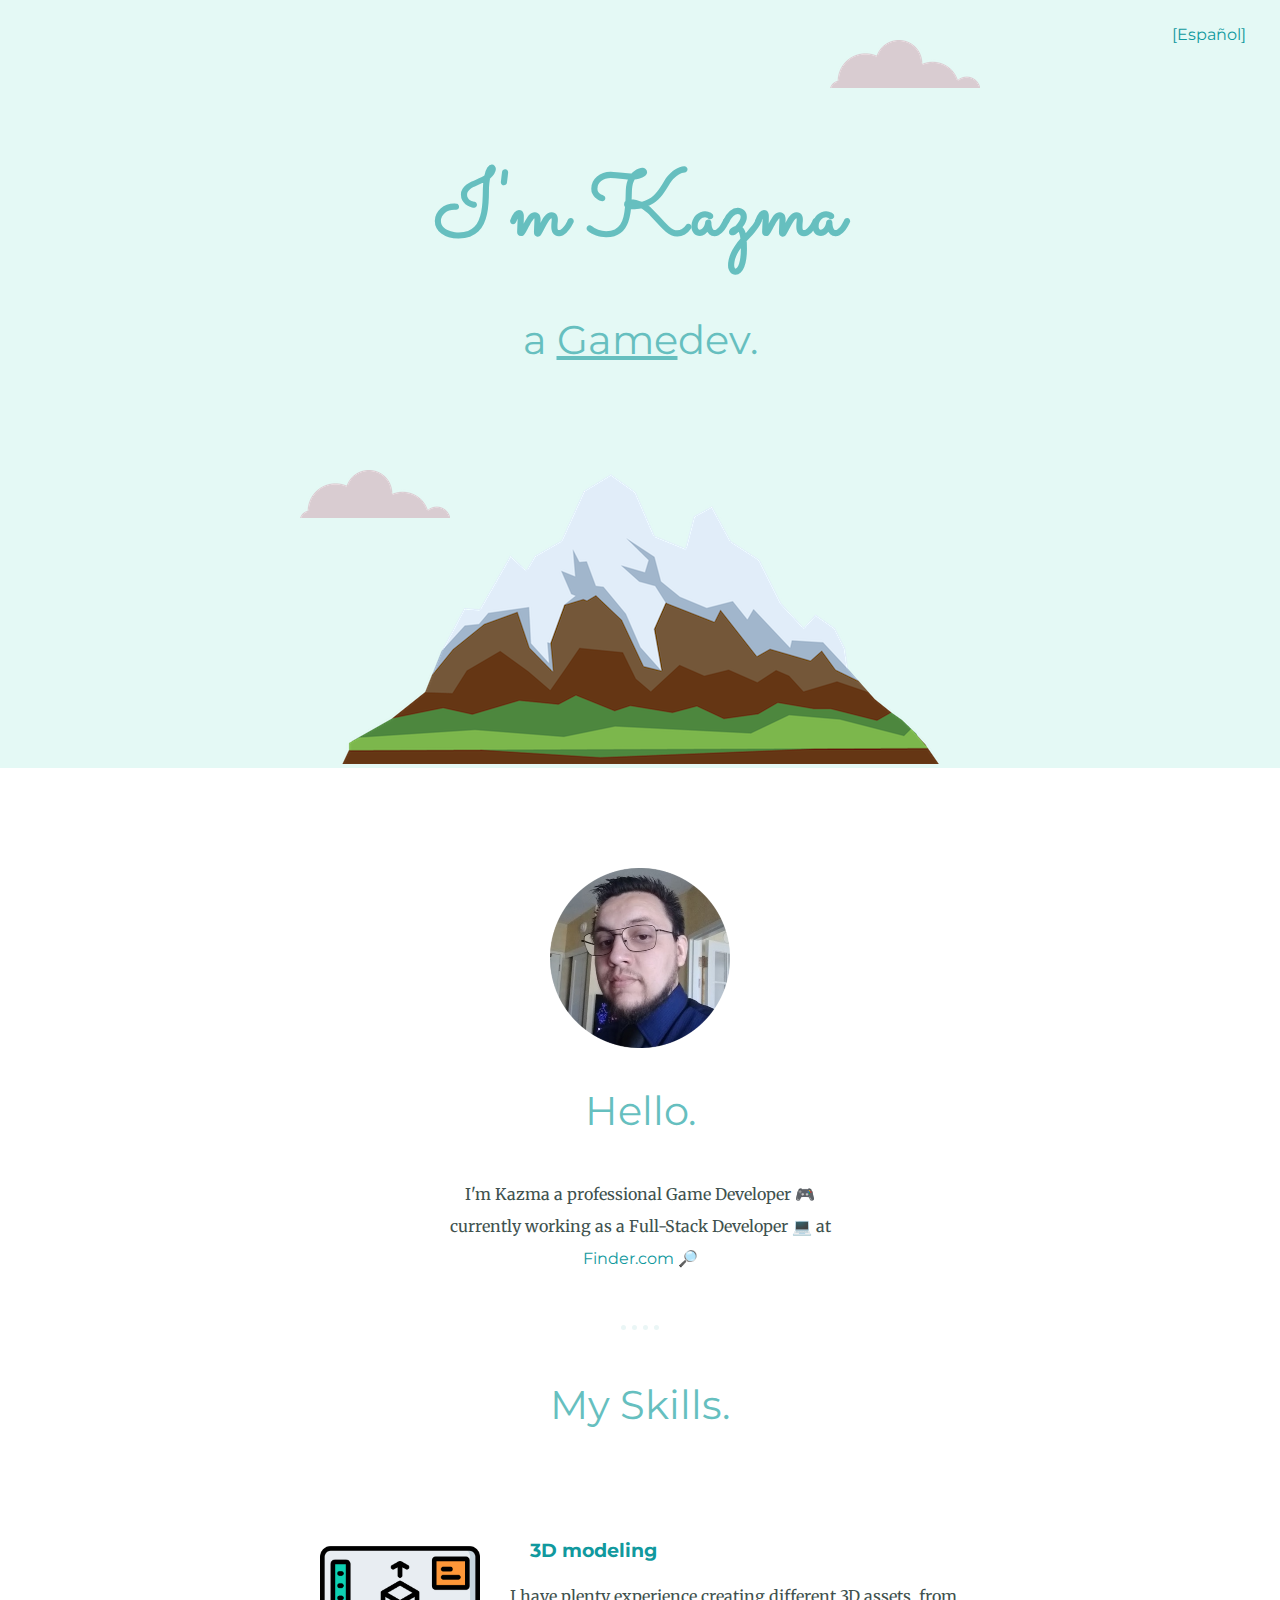
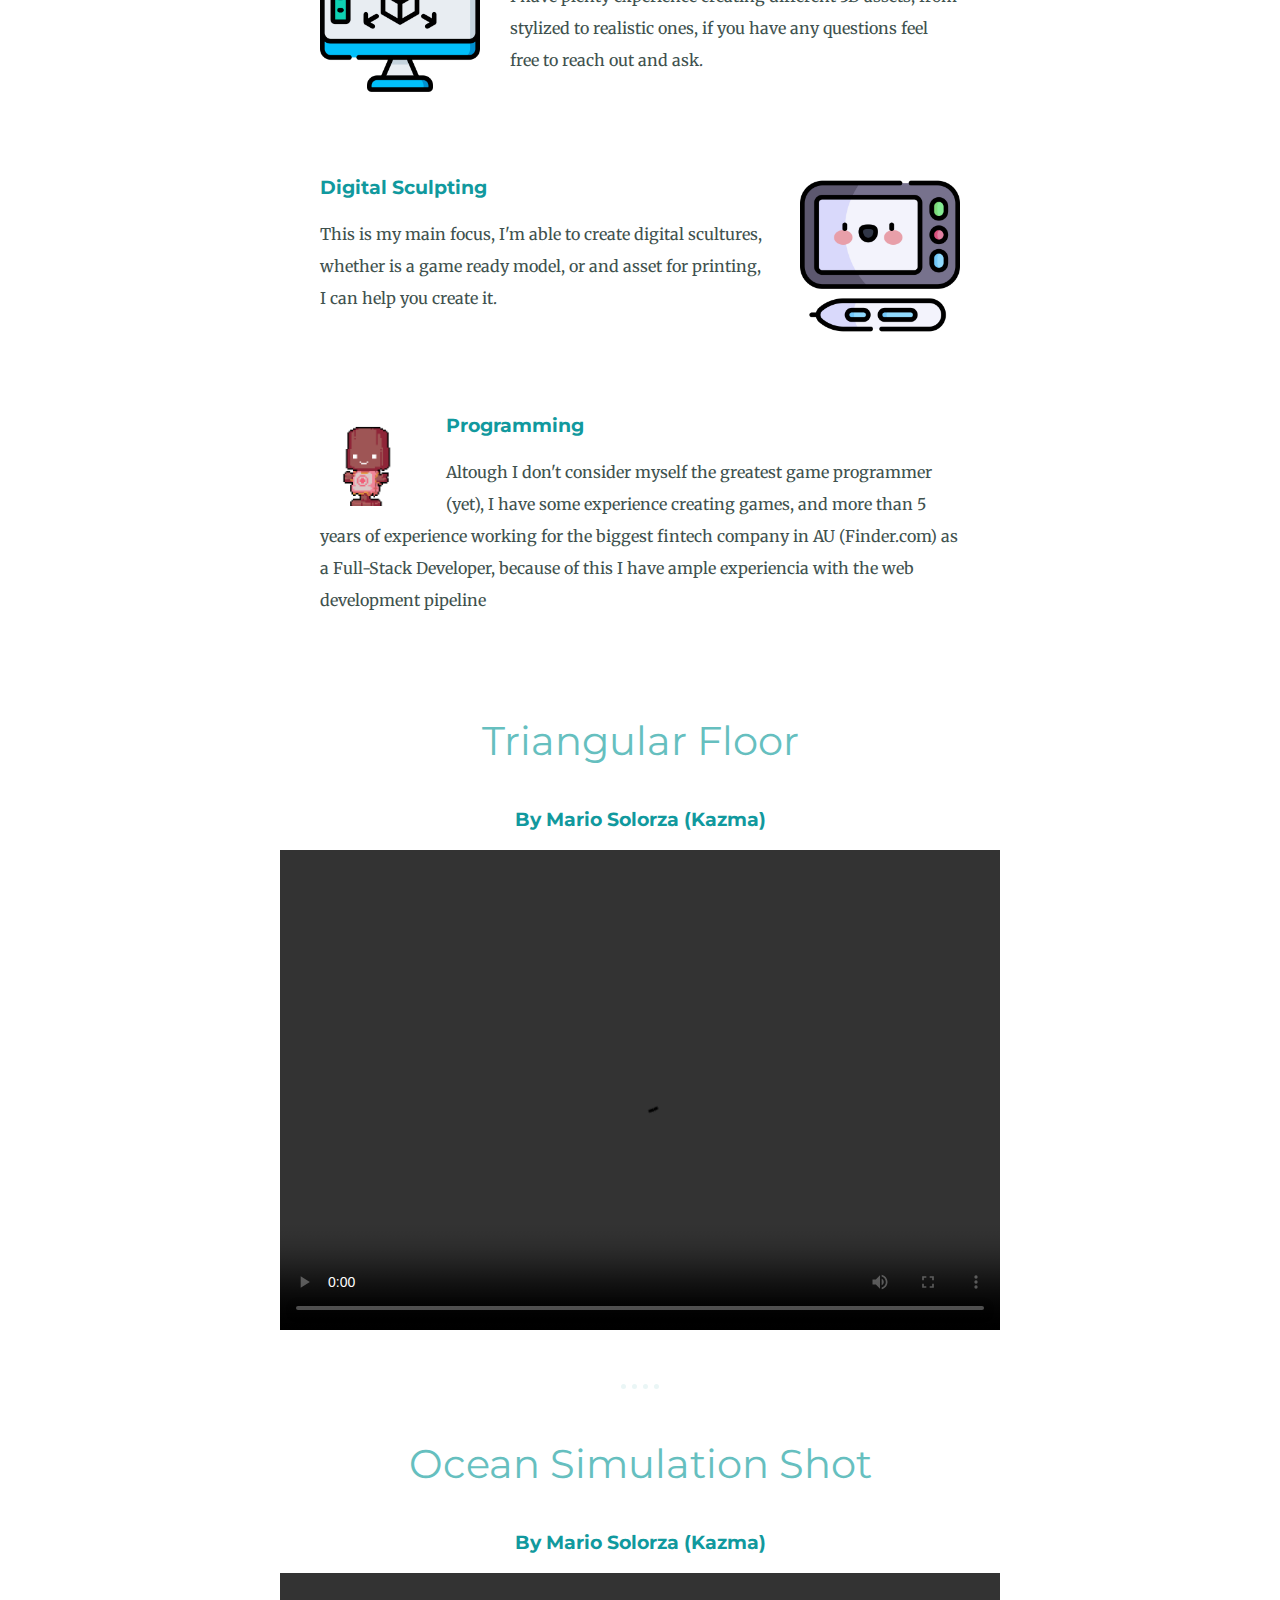
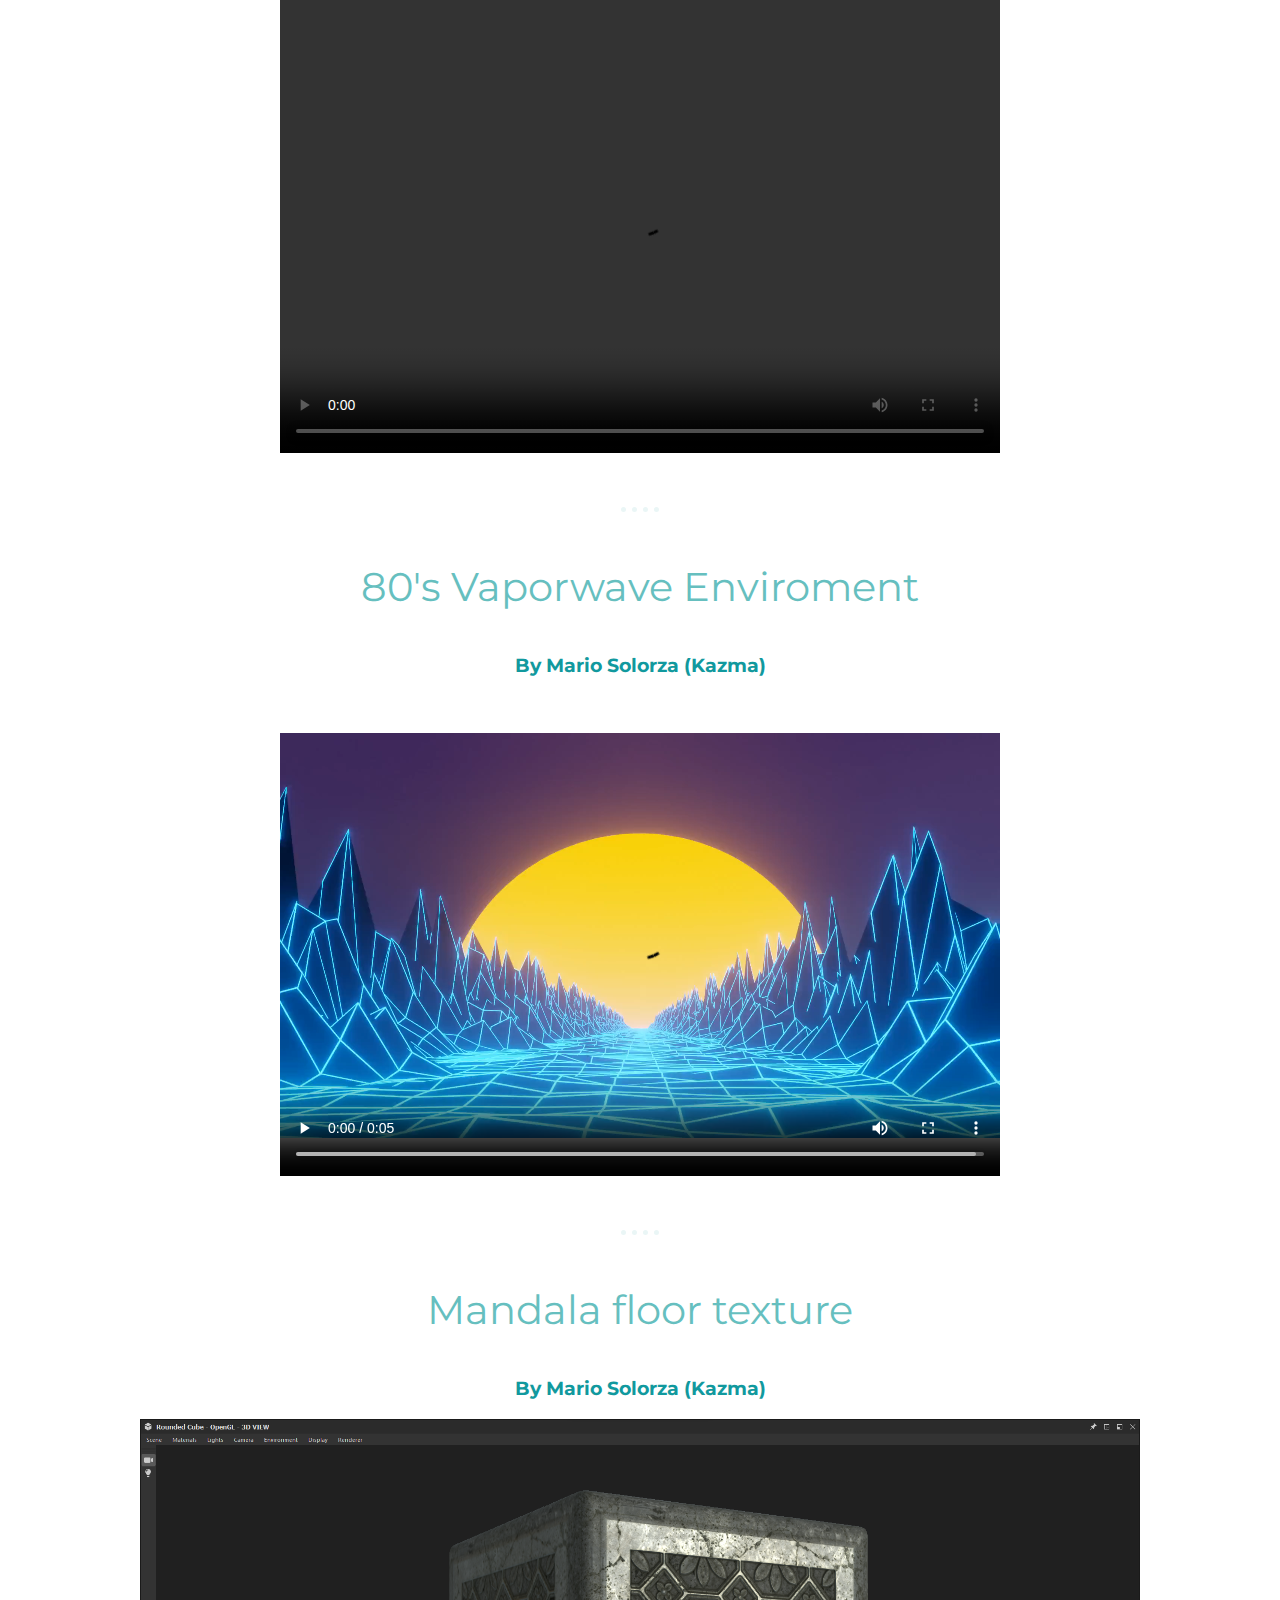
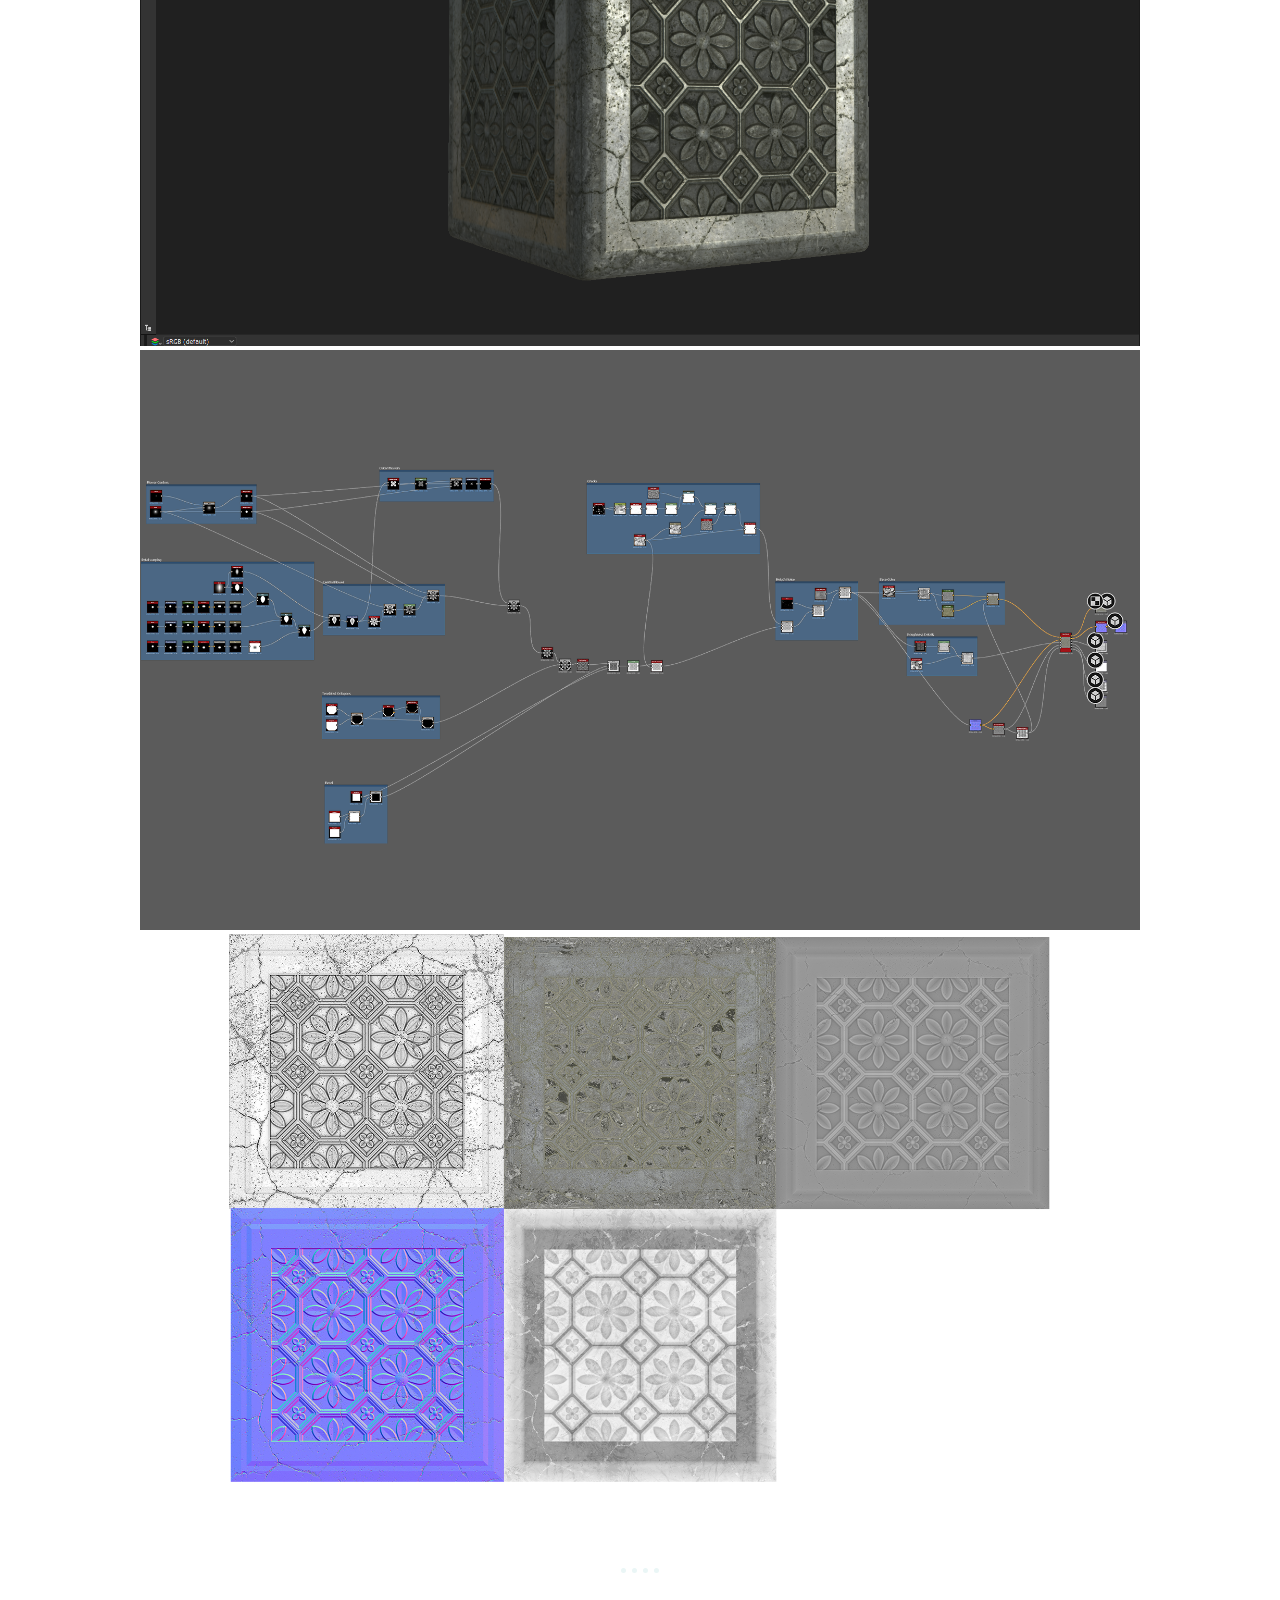
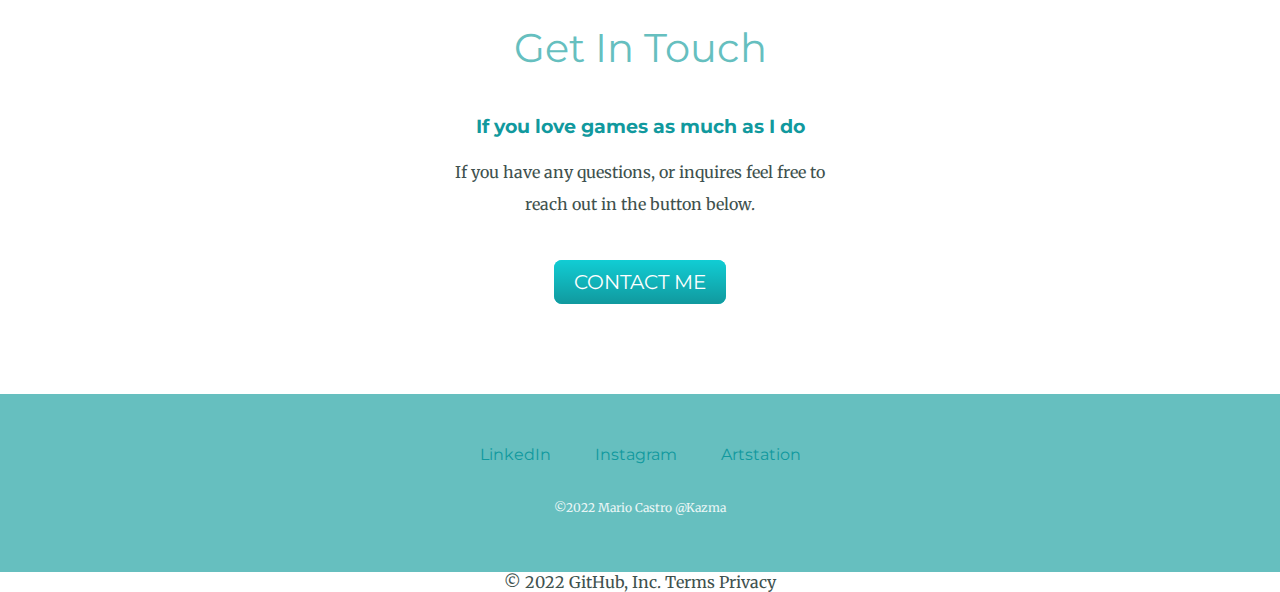
==== index.html @ af347caf "Update index.html" ====
<!DOCTYPE html>
<html lang="en" dir="ltr">

<head>
  <meta charset="utf-8">
  <title>Kazma's site</title>
  <link rel="stylesheet" href="styles.css">
  <link rel="preconnect" href="https://fonts.googleapis.com">
<link rel="preconnect" href="https://fonts.gstatic.com" crossorigin>
<link href="https://fonts.googleapis.com/css2?family=Merriweather&family=Montserrat&family=Sacramento&display=swap" rel="stylesheet">
  <link rel="icon" href="kazma.ico">
</head>

<body>
  <div class="top-container">
    <a href="index_spanish.html" class="language-change">[Español]</a>

    <img class="top-cloud" src="Images/cloud.png" alt="cloud-img">
    <h1>I'm Kazma</h1>
    <h2>a <span>Game</span>dev.</h2>
    <img class="bottom-cloud" src="Images/cloud.png" alt="cloud-img">
    <img src="Images/mountain.png" alt="mountain-img">
  </div>

  <div class="middle-container">
    <div class="profile">
      <img src="Images/kazma-modified-180x180.png" alt="profile-img">
      <h2>Hello.</h2>
      <p class="intro">I'm Kazma a professional Game Developer 🎮 currently working as a Full-Stack Developer 💻 at <a href="https://finder.com">Finder.com 🔎</a> </p>
    </div>
    <hr>
    <div class="skills">
      <h2>My Skills.</h2>
      <div class="skill-row">
        <img class="three-d-modeling" src="Images/3d-modeling.png" alt="3d-modeling-screen">
         <h3><a href="#modeling">3D modeling</a></h3>
        <p>I have plenty experience creating different 3D assets, from stylized to realistic ones, if you have any questions feel free to reach out and ask.</p>
      </div>
      <div class="skill-row">
        <img class="digital-sculpting" src="Images/graphic-tablet.png" alt="graphic-tablet-icon">
        <h3>Digital Sculpting</h3>
        <p>This is my main focus, I'm able to create digital scultures, whether is a game ready model, or and asset for printing, I can help you create it.</p>
      </div>
    </div>
    <div class="skill-row">
      <img class="game-development" src="Images/woodDoll.gif" alt="training-dummy-pixel-icon">
      <h3>Programming</h3>
      <p>Altough I don't consider myself the greatest game programmer (yet), I have some experience creating games, and more than 5 years of experience working for the biggest fintech company in AU (Finder.com) as a Full-Stack Developer, because of this I have ample experiencia with the web development pipeline</p>
    </div>
  </div>

 
    <!--
    <hr>
    <h2>Poison Sword</h2>
    <h3>Concept by Alejandro Aguirre</h3>
    <div class="flex-container" id="modeling">
      <div class="viewer items">
        <iframe src="mview.html" allowfullscreen="true"  height="676" width="375"></iframe>
      </div>

    <div class="concept-model items">
      <img class="poison-sword-concept" src="Images/Concept.png" alt="poison sword concept">
    </div>
    </div>
    <hr>
-->
    <h2>Triangular Floor</h2>
    <h3>By Mario Solorza (Kazma)</h3>
    <div class="triangles-3d">
      <video width="720" height="480" controls>
  <source src="Triangular_floor.mp4" type="video/mp4">
    Your browser does not support the video tag.
</video>
    </div>
    <hr>

      <h2>Ocean Simulation Shot</h2>
    <h3>By Mario Solorza (Kazma)</h3>
    <div class="Ocean-3d">
      <video width="720" height="480" controls>
  <source src="Ocean.mp4" type="video/mp4">
    Your browser does not support the video tag.
</video>
    </div>
    <hr>

      <h2>80's Vaporwave Enviroment</h2>
    <h3>By Mario Solorza (Kazma)</h3>
    <div class="retroSun-3d">
      <video width="720" height="480" controls>
  <source src="RetroSun.mp4" type="video/mp4">
    Your browser does not support the video tag.
</video>
    </div>
    <hr>

  
      <h2>Mandala floor texture</h2>
    <h3>By Mario Solorza (Kazma)</h3>
    <div class="mandala-3d">
      <img class="mandala-concept" src="Images/mandala.png" alt="mandala concept" style="width: 1000px;">
      <img class="mandala-concept" src="Images/map_full.png" alt="mandala concept" style="width: 1000px">
      <img class="mandala-concept" src="Images/maps_mix.png" alt="mandala concept" style="width: 1000px">
    </div>
    <hr>
  
    <div class="contact-me">
      <h2>Get In Touch</h2>
      <h3>If you love games as much as I do</h3>
      <p class="contact-me-text">If you have any questions, or inquires feel free to reach out in the button below.</p>
      <a id="contact-btn" class="btn" href="mailto:mariocastro1205@gmail.com">CONTACT ME</a>
    </div>
  </div>
      


  <div class="bottom-container">
    <a class="footer-link" href="www.linkedin.com/in/mario-a-solorza-castro">LinkedIn</a>
    <a class="footer-link" href="https://www.instagram.com/kazmablends/">Instagram</a>
    <a class="footer-link" href="https://www.artstation.com/kazma0316">Artstation</a>
    <p class="page-author">©2022 Mario Castro @Kazma</p>
  </div>


</body>
<script src="https://ajax.googleapis.com/ajax/libs/jquery/3.3.1/jquery.min.js"></script>
<script>
$(document).ready(function(){
  $("a").on('click', function(event) {

    if (this.hash !== "") {
      event.preventDefault();
      var hash = this.hash;
      $('html, body').animate({
        scrollTop: $(hash).offset().top
      }, 800, function(){
        window.location.hash = hash;
      });
    }
  });
});
</script>
</html>
© 2022 GitHub, Inc.
Terms
Privacy
---- styles.css ----
body{
  color: #40514E;
  font-family: "Merriweather", serif;
  margin: 0;
  text-align: center;
}

h1{
  color: #66BFBF;
  font-family: "Sacramento", cursive;
  font-size: 5.625em;
  margin: 50px auto 0 auto;
}

h2{
  color: #66BFBF;
  font-family: "Montserrat", sans-serif;
  font-size: 2.5rem;
  font-weight: normal;
  padding-bottom: 10px;
}

h3{
  color: #11999E;
  font-family: "Montserrat", sans-serif;
}

span{
  text-decoration: underline;
}

a{
  color: #11999E;
  font-family: "Montserrat", sans-serif;
  margin: 10px 20px;
  text-decoration: none;
}

a:hover{
  color: #EAF6F6;
}

hr{
    border-style: dotted none none;
    border-color: #EAF6F6;
    border-width: 5px;
    width: 3%;
    margin: 50px auto;
}

p{
  line-height: 2;
}

.language-change{
  color: #11999E !important;
  font-family: "Montserrat", sans-serif;
  margin: 10px 20px;
  text-decoration: none;
  position: absolute;
  left: 90% !important;
  top: 2%;
}

.language-change:hover{
  color: #66BFBF !important;
  font-family: "Montserrat", sans-serif;
  margin: 10px 20px;
  text-decoration: none;
  position: absolute;
  left: 90%;
  top: 2%;
}

.intro{
  width: 30%;
  margin: auto;
}

.top-container{
  background-color: #E4F9F5;
  position: relative;
  padding-top: 100px;
}

.top-cloud{
  position: absolute;
  right: 300px;
  top: 40px;
}

.middle-container{
margin: 100px 0;
}

.bottom-container{
background-color: #66BFBF;
padding: 50px 0 20px;
margin-top: 100px;
}

.bottom-cloud{
  position: absolute;
  bottom: 250px;
  left: 300px;
}

.skill-row{
  margin:  100px auto 100px auto;
  width: 50%;
  text-align: left;
}

.three-d-modeling {
  width: 25%;
  float: left;
  margin-right: 30px;

}

.digital-sculpting {
  width: 25%;
  float: right;
  margin-left: 30px;
}

 .game-development{
   width: 15%;
   float: left;
   margin-right: 30px;
 }

/*.skill-row img{ this also works for the img but we are following the course
  width: 25%;
}*/

.btn {
  background:  #11cdd4;
  background-image: -webkit-linear-gradient(top,  #11cdd4, #11999e);
  background-image: -moz-linear-gradient(top,  #11cdd4, #11999e);
  background-image: -ms-linear-gradient(top,  #11cdd4, #11999e);
  background-image: -o-linear-gradient(top,  #11cdd4, #11999e);
  background-image: linear-gradient(to bottom,  #11cdd4, #11999e);
  -webkit-border-radius: 8;
  -moz-border-radius: 8;
  border-radius: 8px;
  font-family: "Montserrat", sans-serif;
  color: #ffffff;
  font-size: 20px;
  padding: 10px 20px 10px 20px;
  text-decoration: none;

}

.btn:hover {
  background: #30e3cb;
  background-image: -webkit-linear-gradient(top, #30e3cb, #2bc4ad);
  background-image: -moz-linear-gradient(top, #30e3cb, #2bc4ad);
  background-image: -ms-linear-gradient(top, #30e3cb, #2bc4ad);
  background-image: -o-linear-gradient(top, #30e3cb, #2bc4ad);
  background-image: linear-gradient(to bottom, #30e3cb, #2bc4ad);
  text-decoration: none;
}

.contact-me-text {
  width: 30%;
  margin: auto;
  padding-bottom: 50px;
}



.page-author{
  color: #EAF6F6;
  font-size: 0.75rem;
  padding: 20px 0;
}

.flex-container {
    display: flex;

}

.items{
  flex: 1;
  flex-direction: row;
  flex-shrink: 1;
  align-items: center;

}

.viewer{
    margin-left: 22%;
}

.concept-model{
  margin-right: 22%;

}

.triangles-3d{
  margin: auto;
}
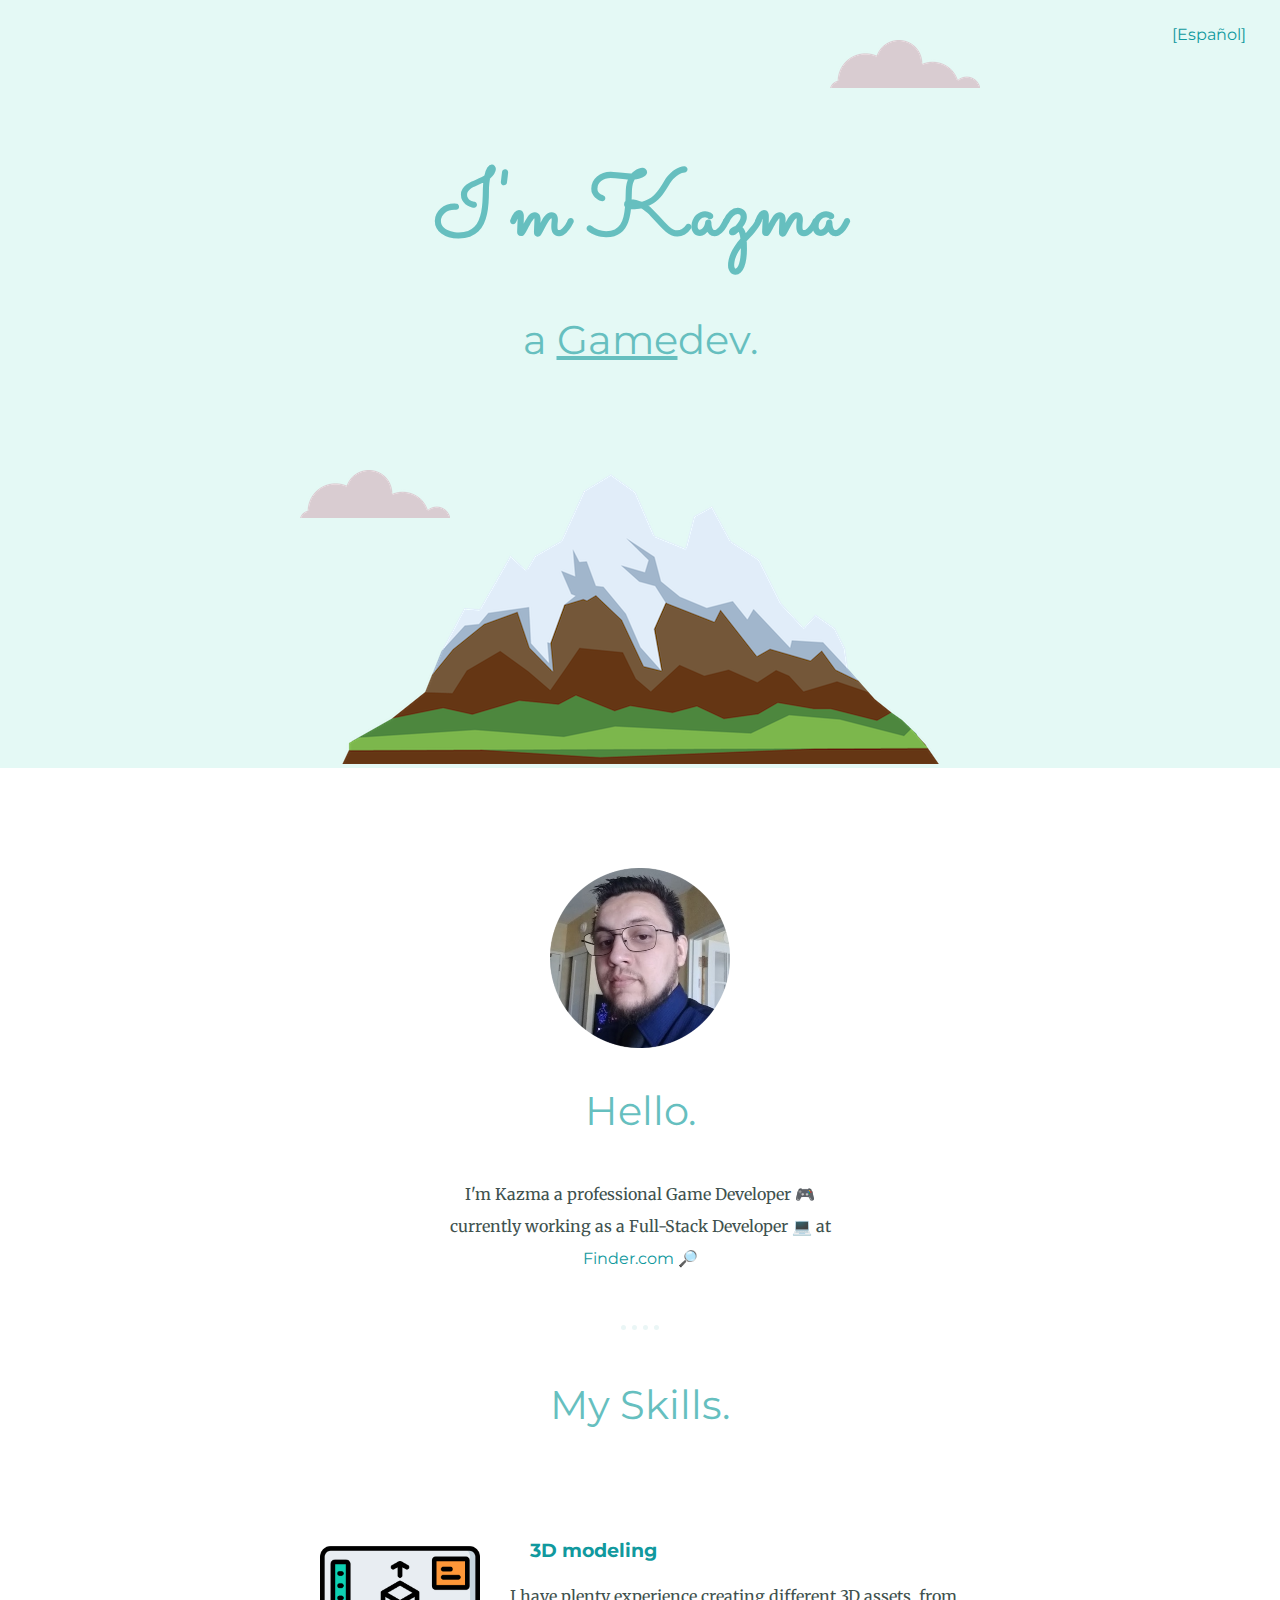
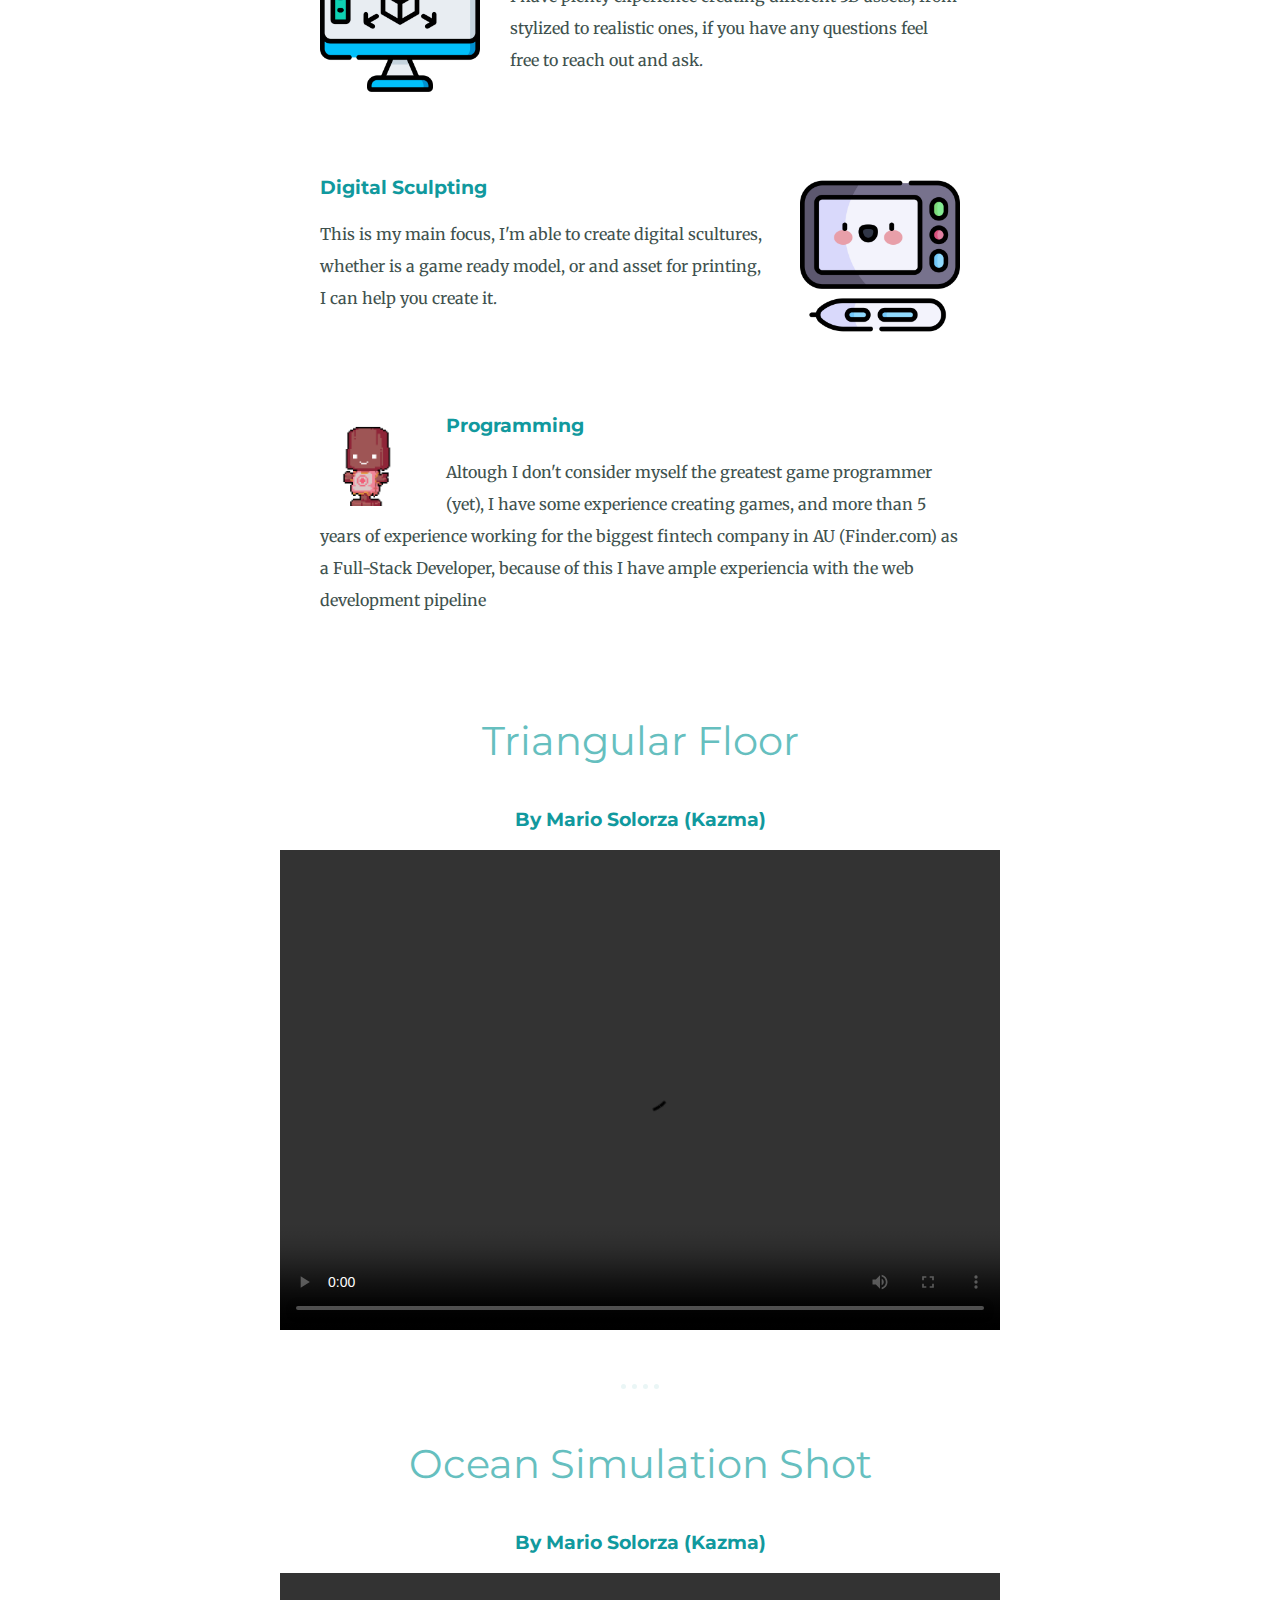
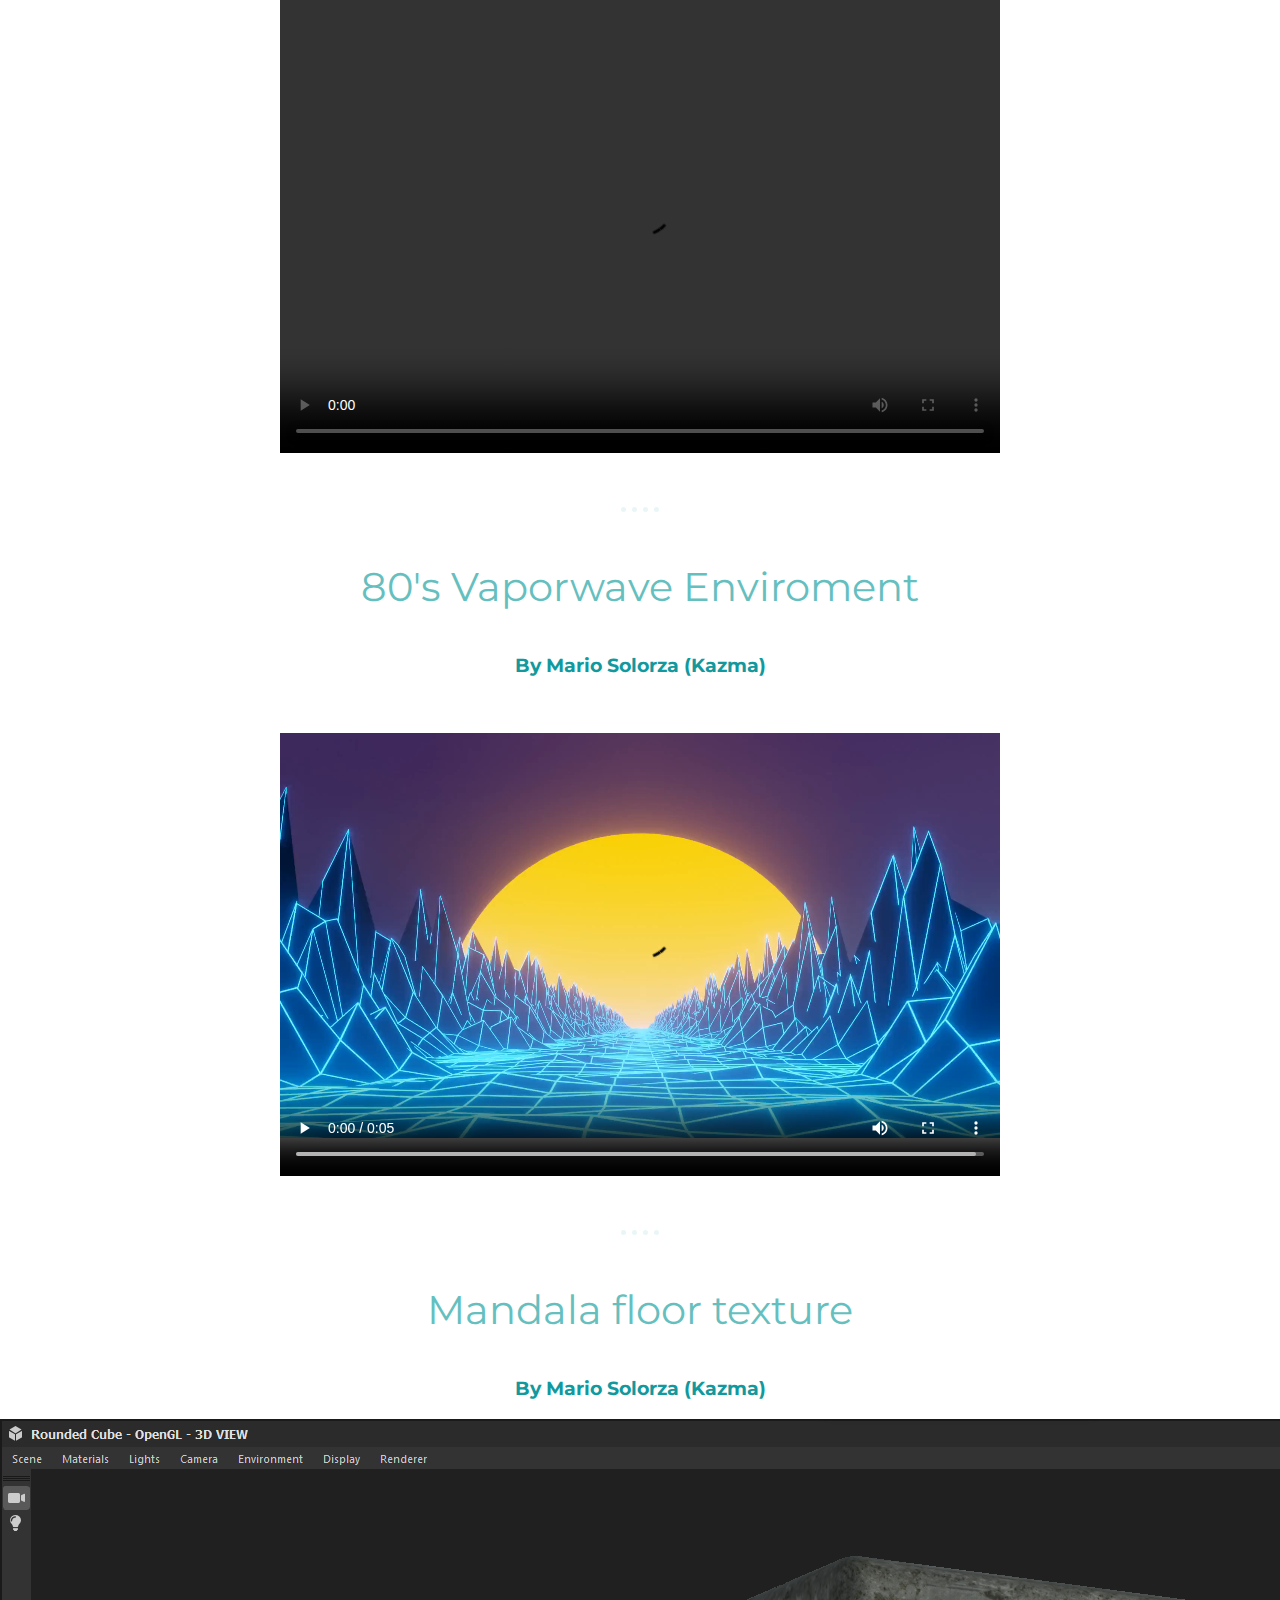
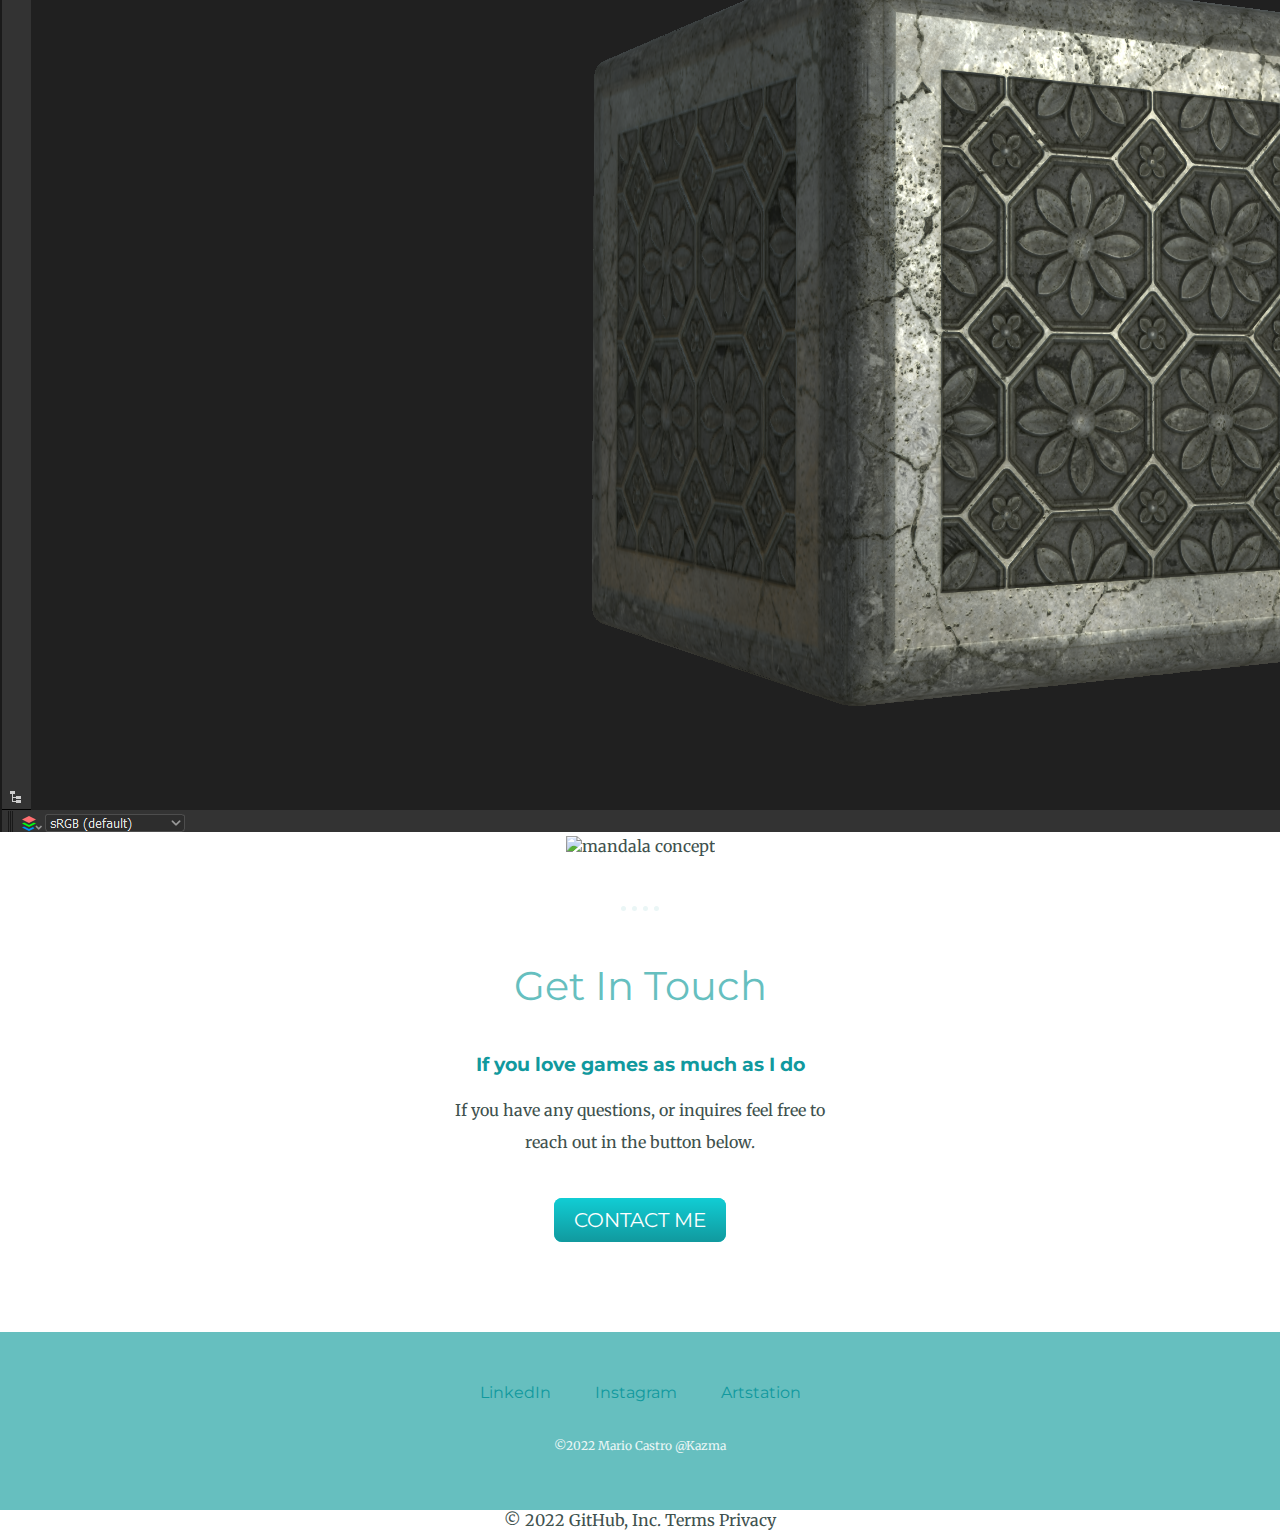
==== commit b51074a8: "Update index.html" ====
--- a/index.html
+++ b/index.html
@@ -99,9 +99,8 @@
       <h2>Mandala floor texture</h2>
     <h3>By Mario Solorza (Kazma)</h3>
     <div class="mandala-3d">
-      <img class="mandala-concept" src="Images/mandala.png" alt="mandala concept" style="width: 1000px;">
-      <img class="mandala-concept" src="Images/map_full.png" alt="mandala concept" style="width: 1000px">
-      <img class="mandala-concept" src="Images/maps_mix.png" alt="mandala concept" style="width: 1000px">
+      <img class="mandala-concept" src="Images/mandala.png" alt="mandala concept">
+      <img class="mandala-concept-2" src="Images/textures-mandala.png" alt="mandala concept">
     </div>
     <hr>
   
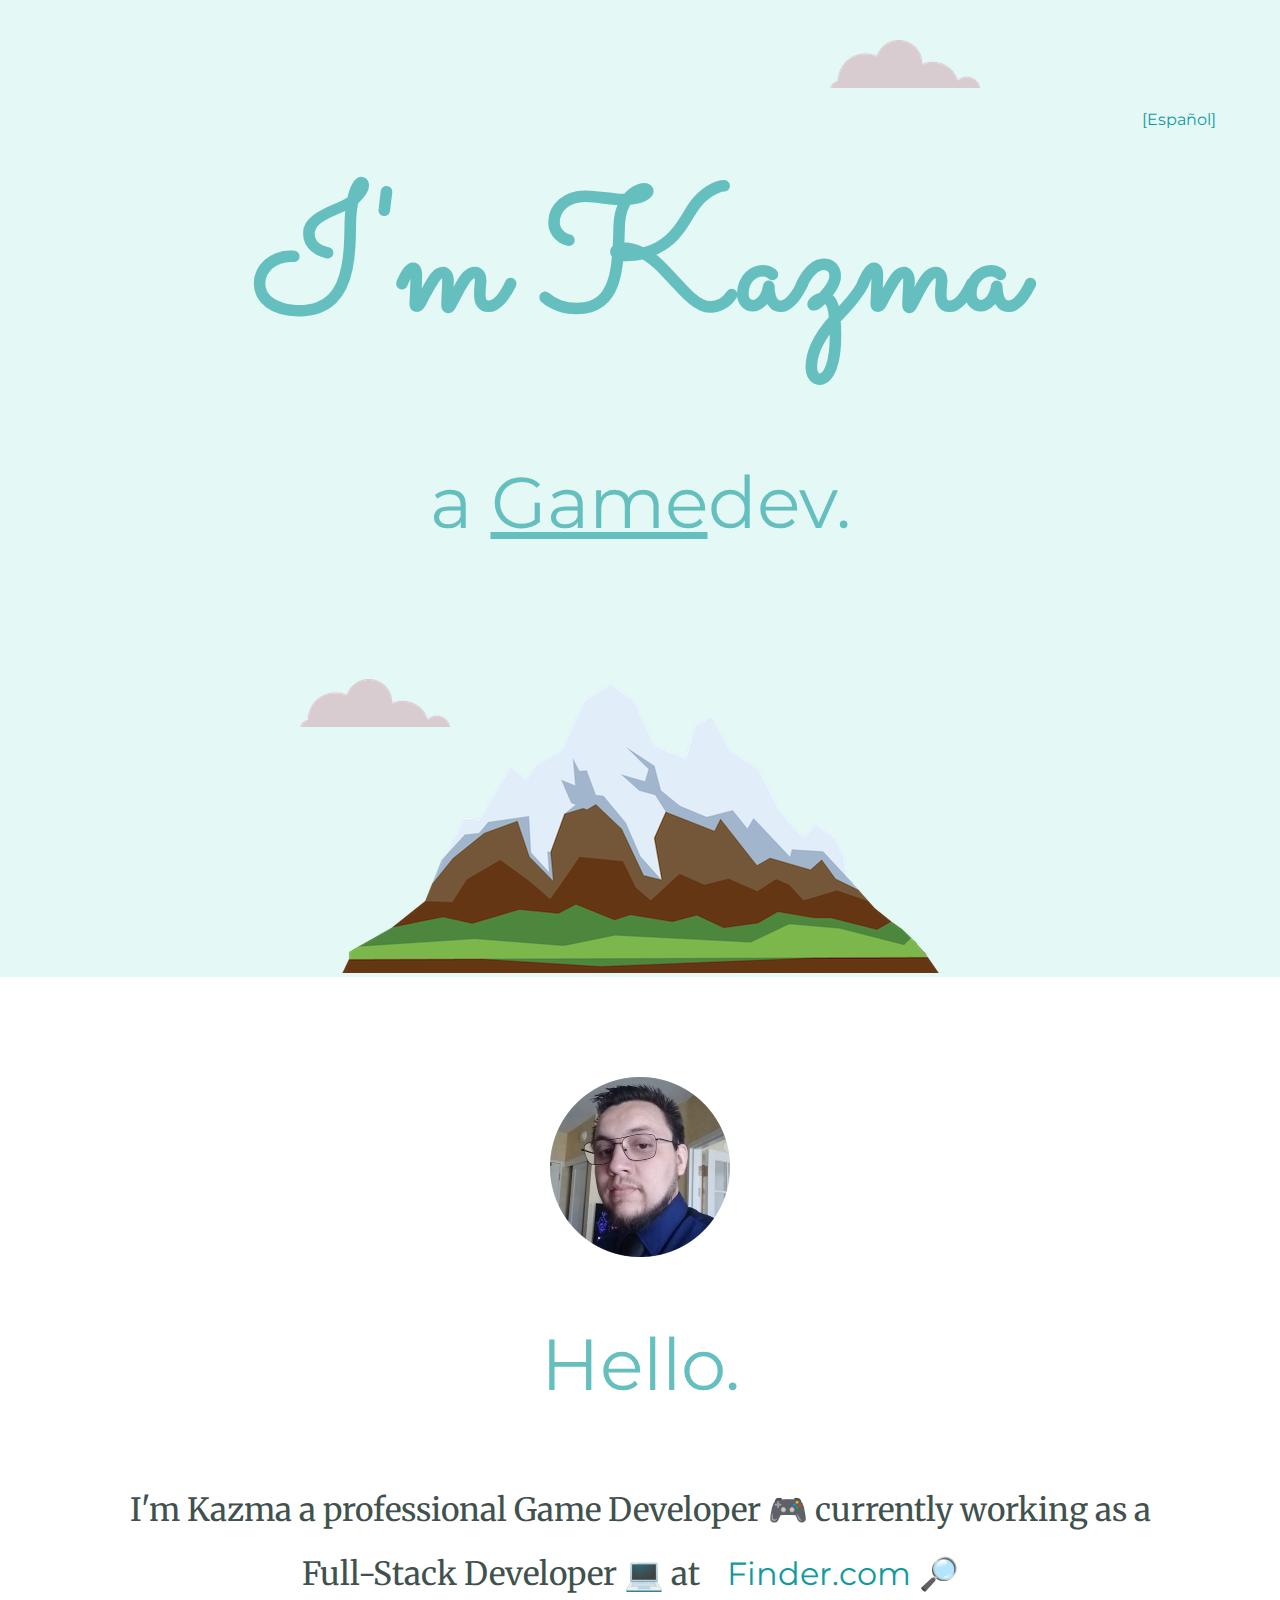
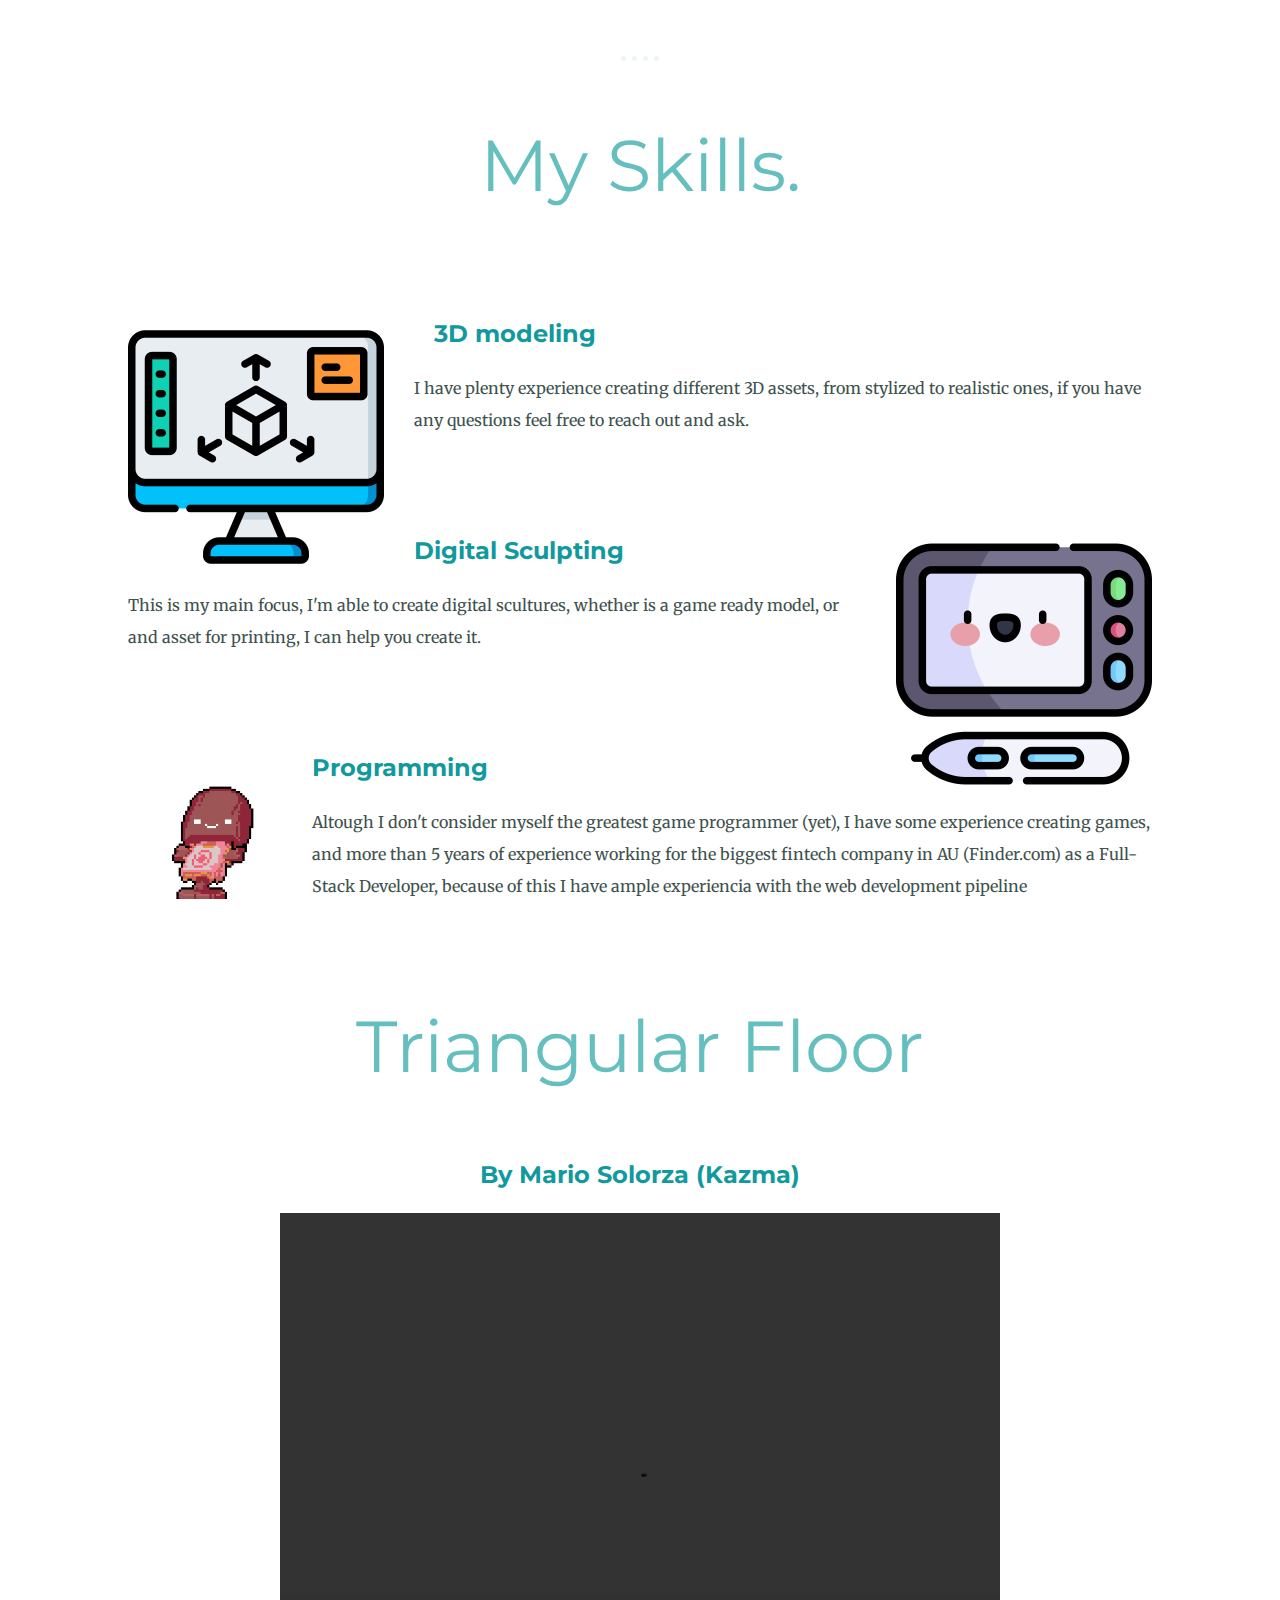
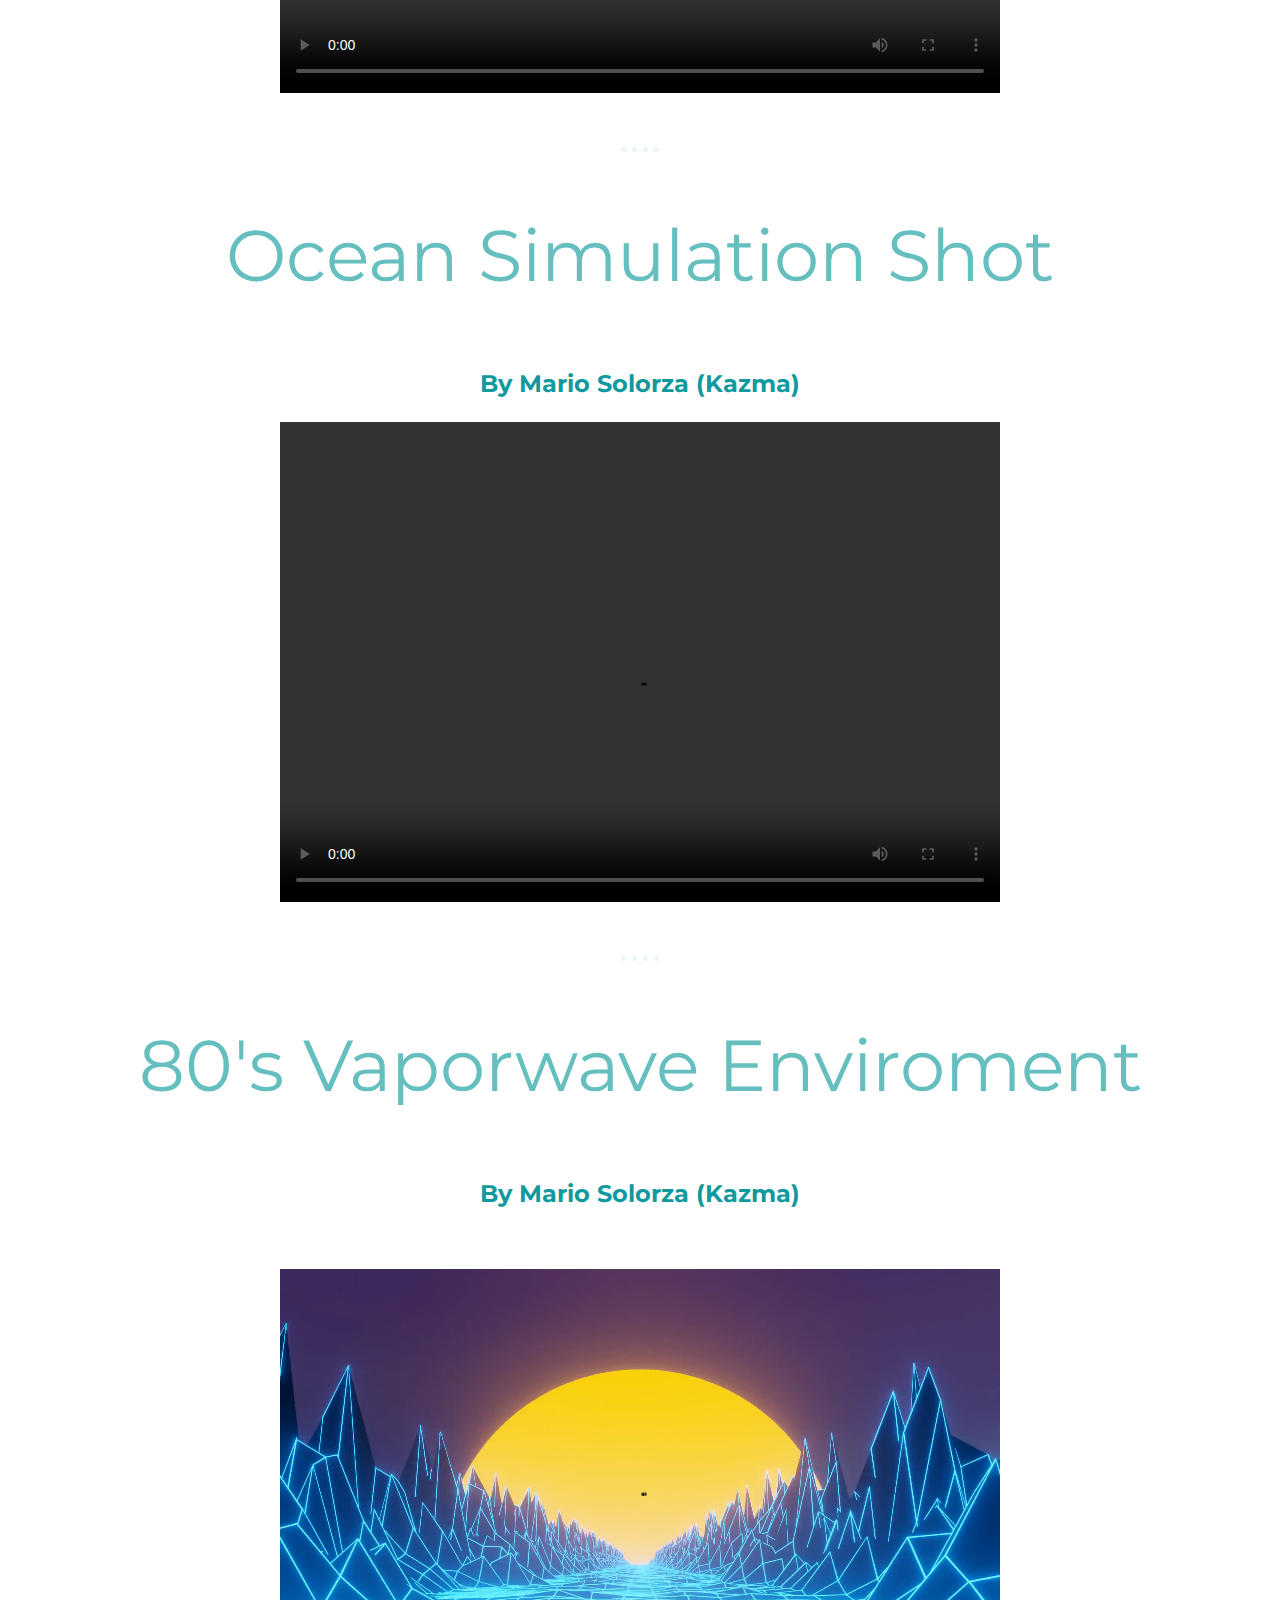
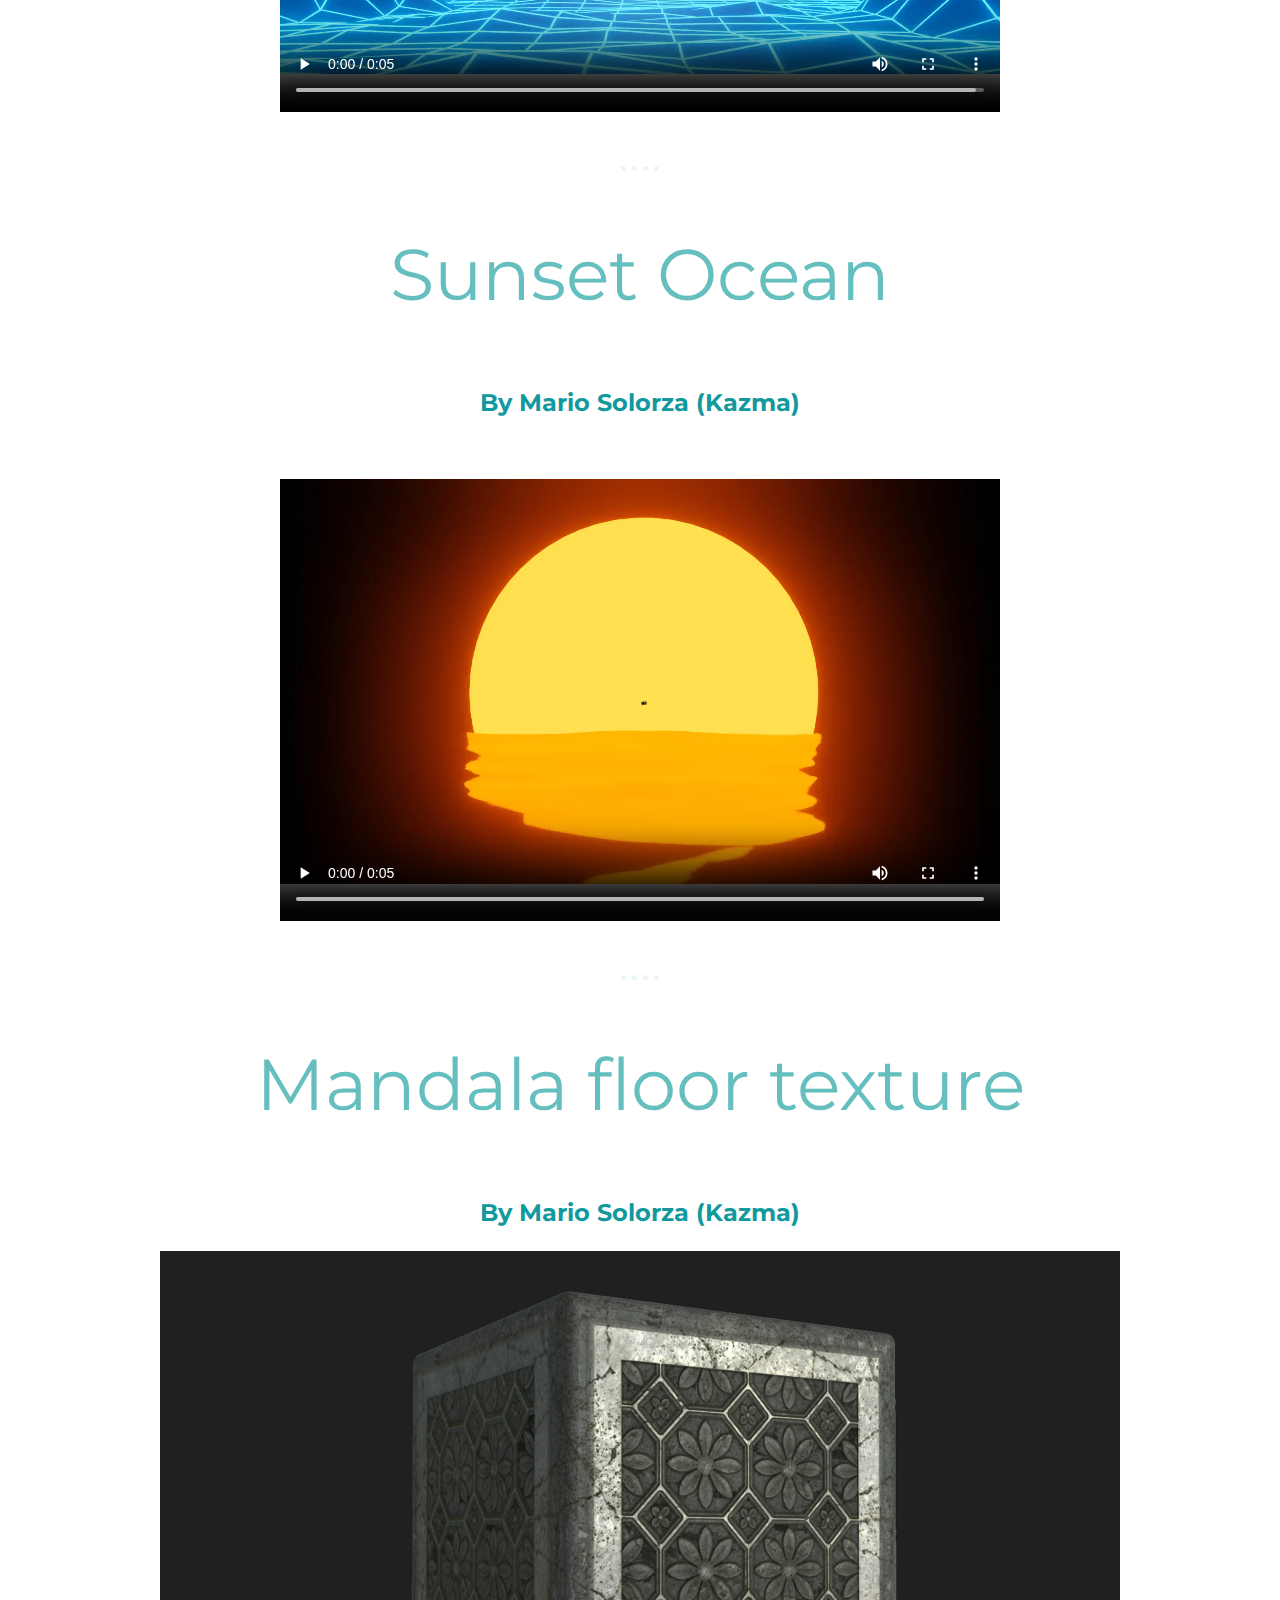
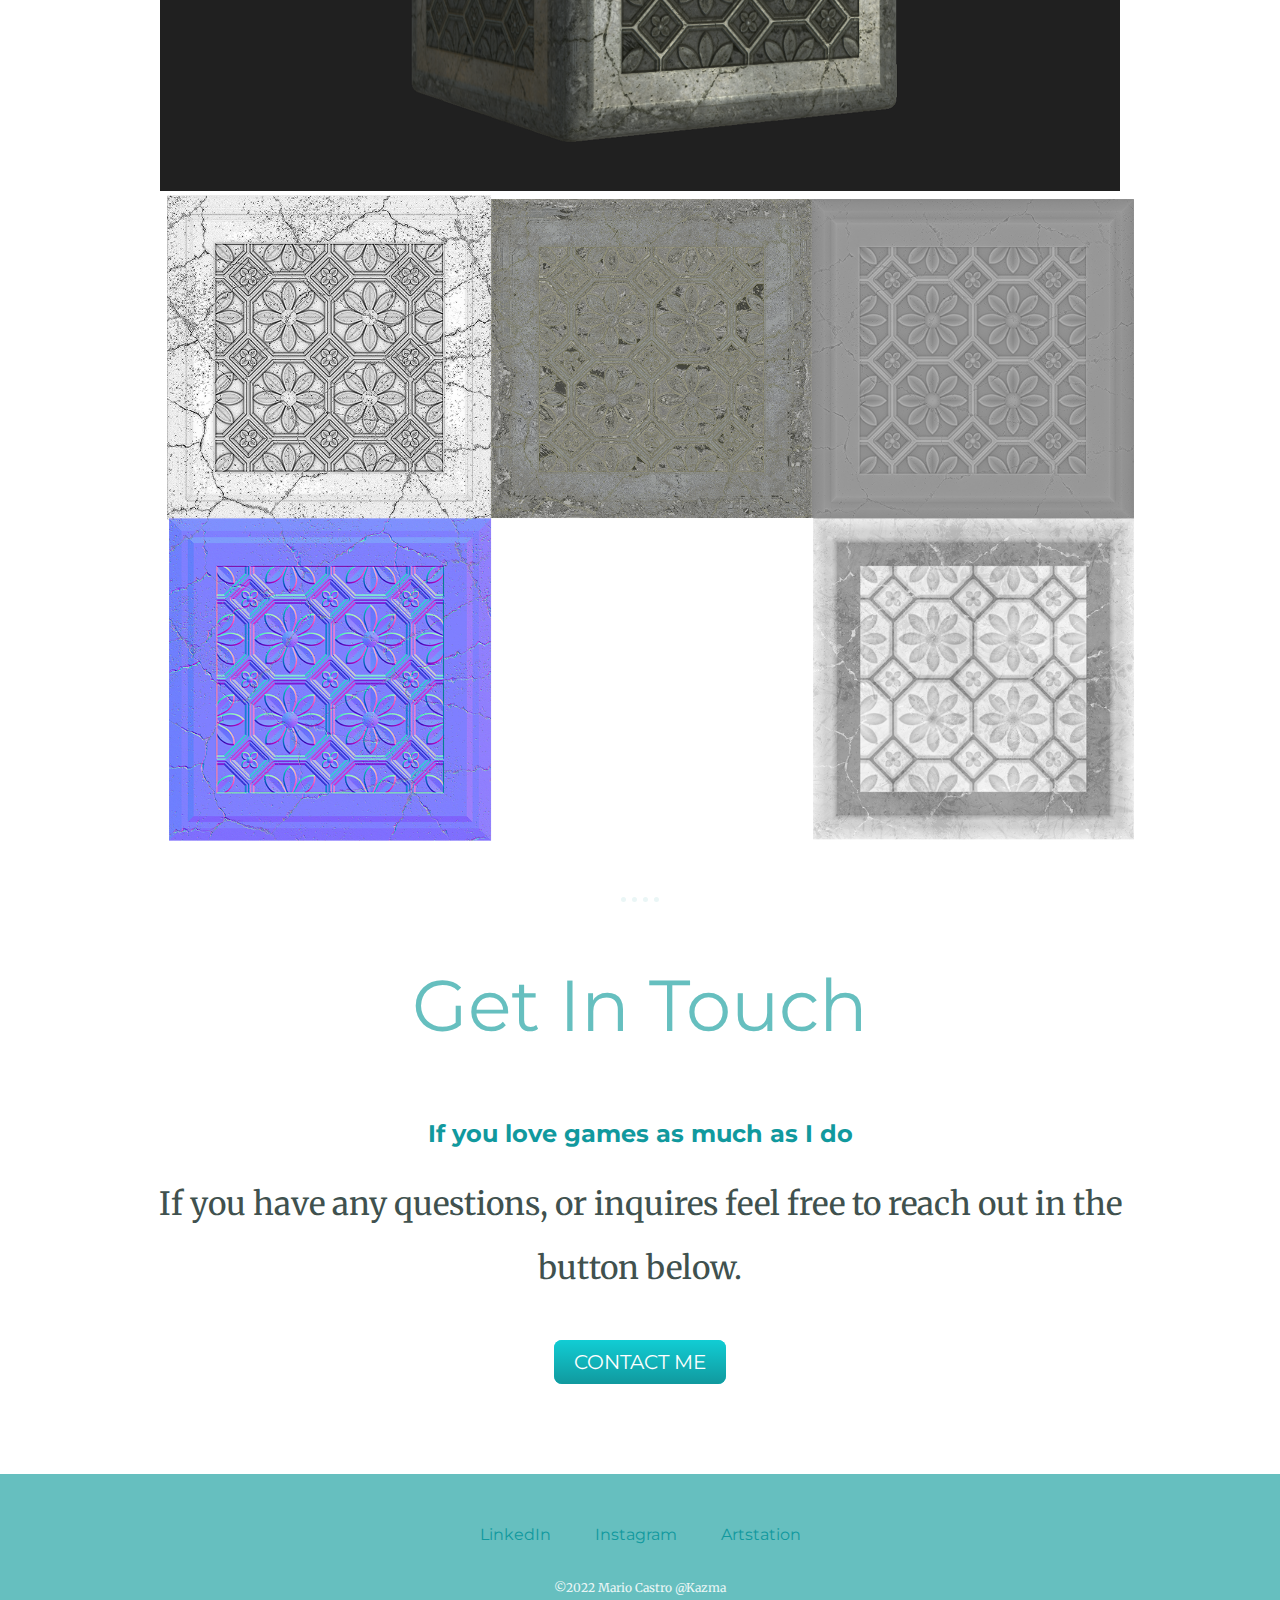
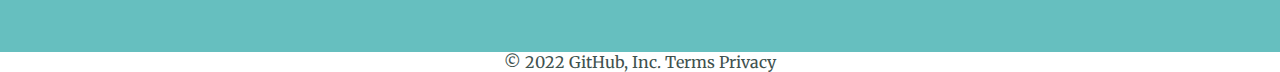
==== commit 303927eb: "Update index.html" ====
--- a/index.html
+++ b/index.html
@@ -94,6 +94,18 @@
 </video>
     </div>
     <hr>
+  
+        <h2>Sunset Ocean</h2>
+    <h3>By Mario Solorza (Kazma)</h3>
+    <div class="sunset-3d">
+      <video width="720" height="480" controls>
+  <source src="SunOcean.mp4" type="video/mp4">
+    Your browser does not support the video tag.
+</video>
+    </div>
+    <hr>
+
+  
 
   
       <h2>Mandala floor texture</h2>
--- a/styles.css
+++ b/styles.css
@@ -1,3 +1,6 @@
+
+@media (min-width: 601px) ) {
+
 body{
   color: #40514E;
   font-family: "Merriweather", serif;
@@ -52,25 +55,7 @@
   line-height: 2;
 }
 
-.language-change{
-  color: #11999E !important;
-  font-family: "Montserrat", sans-serif;
-  margin: 10px 20px;
-  text-decoration: none;
-  position: absolute;
-  left: 90% !important;
-  top: 2%;
-}
-
-.language-change:hover{
-  color: #66BFBF !important;
-  font-family: "Montserrat", sans-serif;
-  margin: 10px 20px;
-  text-decoration: none;
-  position: absolute;
-  left: 90%;
-  top: 2%;
-}
+
 
 .intro{
   width: 30%;
@@ -166,9 +151,8 @@
   width: 30%;
   margin: auto;
   padding-bottom: 50px;
-}
-
-
+
+}
 
 .page-author{
   color: #EAF6F6;
@@ -198,6 +182,221 @@
 
 }
 
-.triangles-3d{
+.language-change {
+float: right;
+margin-right: 5%;
+ }
+
+.mandala-concept, .mandala-concept-2 {
+margin: 10px;
+width: 40% ;
+}
+}
+
+
+
+@media (min-width: 200px) {
+
+body{
+  color: #40514E;
+  font-family: "Merriweather", serif;
+  margin: 0;
+  text-align: center;
+}
+
+h1{
+  color: #66BFBF;
+  font-family: "Sacramento", cursive;
+  font-size: 10.625em;
+  margin: 50px auto 0 auto;
+}
+
+h2{
+  color: #66BFBF;
+  font-family: "Montserrat", sans-serif;
+  font-size: 4.5rem;
+  font-weight: normal;
+  padding-bottom: 10px;
+}
+
+h3{
+  color: #11999E;
+  font-family: "Montserrat", sans-serif;
+  font-size: 1.5em;
+}
+
+span{
+  text-decoration: underline;
+}
+
+a{
+  color: #11999E;
+  font-family: "Montserrat", sans-serif;
+  margin: 10px 20px;
+  text-decoration: none;
+}
+
+a:hover{
+  color: #EAF6F6;
+}
+
+hr{
+    border-style: dotted none none;
+    border-color: #EAF6F6;
+    border-width: 5px;
+    width: 3%;
+    margin: 50px auto;
+}
+
+p{
+  line-height: 2;
+}
+
+
+
+.intro{
+  width: 85%;
   margin: auto;
-}
+  font-size: 2em;
+}
+
+.top-container{
+  background-color: #E4F9F5;
+  position: relative;
+  padding-top: 100px;
+}
+
+.top-cloud{
+  position: absolute;
+  right: 300px;
+  top: 40px;
+}
+
+.middle-container{
+margin: 100px 0;
+}
+
+.bottom-container{
+background-color: #66BFBF;
+padding: 50px 0 20px;
+margin-top: 100px;
+}
+
+.bottom-cloud{
+  position: absolute;
+  bottom: 250px;
+  left: 300px;
+}
+
+.skill-row{
+  margin:  100px auto 100px auto;
+  width: 80%;
+  text-align: left;
+  font-size: 1em;
+}
+
+.three-d-modeling {
+  width: 25%;
+  float: left;
+  margin-right: 30px;
+
+}
+
+.digital-sculpting {
+  width: 25%;
+  float: right;
+  margin-left: 30px;
+}
+
+ .game-development{
+   width: 15%;
+   float: left;
+   margin-right: 30px;
+ }
+
+/*.skill-row img{ this also works for the img but we are following the course
+  width: 25%;
+}*/
+
+.btn {
+  background:  #11cdd4;
+  background-image: -webkit-linear-gradient(top,  #11cdd4, #11999e);
+  background-image: -moz-linear-gradient(top,  #11cdd4, #11999e);
+  background-image: -ms-linear-gradient(top,  #11cdd4, #11999e);
+  background-image: -o-linear-gradient(top,  #11cdd4, #11999e);
+  background-image: linear-gradient(to bottom,  #11cdd4, #11999e);
+  -webkit-border-radius: 8;
+  -moz-border-radius: 8;
+  border-radius: 8px;
+  font-family: "Montserrat", sans-serif;
+  color: #ffffff;
+  font-size: 20px;
+  padding: 10px 20px 10px 20px;
+  text-decoration: none;
+
+}
+
+.btn:hover {
+  background: #30e3cb;
+  background-image: -webkit-linear-gradient(top, #30e3cb, #2bc4ad);
+  background-image: -moz-linear-gradient(top, #30e3cb, #2bc4ad);
+  background-image: -ms-linear-gradient(top, #30e3cb, #2bc4ad);
+  background-image: -o-linear-gradient(top, #30e3cb, #2bc4ad);
+  background-image: linear-gradient(to bottom, #30e3cb, #2bc4ad);
+  text-decoration: none;
+}
+
+.contact-me-text {
+  width: 80%;
+  margin: auto;
+  padding-bottom: 50px;
+  font-size: 2em;
+
+}
+
+.page-author{
+  color: #EAF6F6;
+  font-size: 0.75rem;
+  padding: 20px 0;
+}
+
+.flex-container {
+    display: flex;
+
+}
+
+.items{
+  flex: 1;
+  flex-direction: row;
+  flex-shrink: 1;
+  align-items: center;
+
+}
+
+.viewer{
+    margin-left: 22%;
+}
+
+.concept-model{
+  margin-right: 22%;
+
+}
+
+.language-change { float: right;
+margin-right: 5%;
+ }
+
+
+
+ .mandala-concept{
+margin: auto;
+width: 75% ;
+ }
+
+ .mandala-concept-2{
+margin: auto;
+width: 90% ;
+ }
+
+
+}
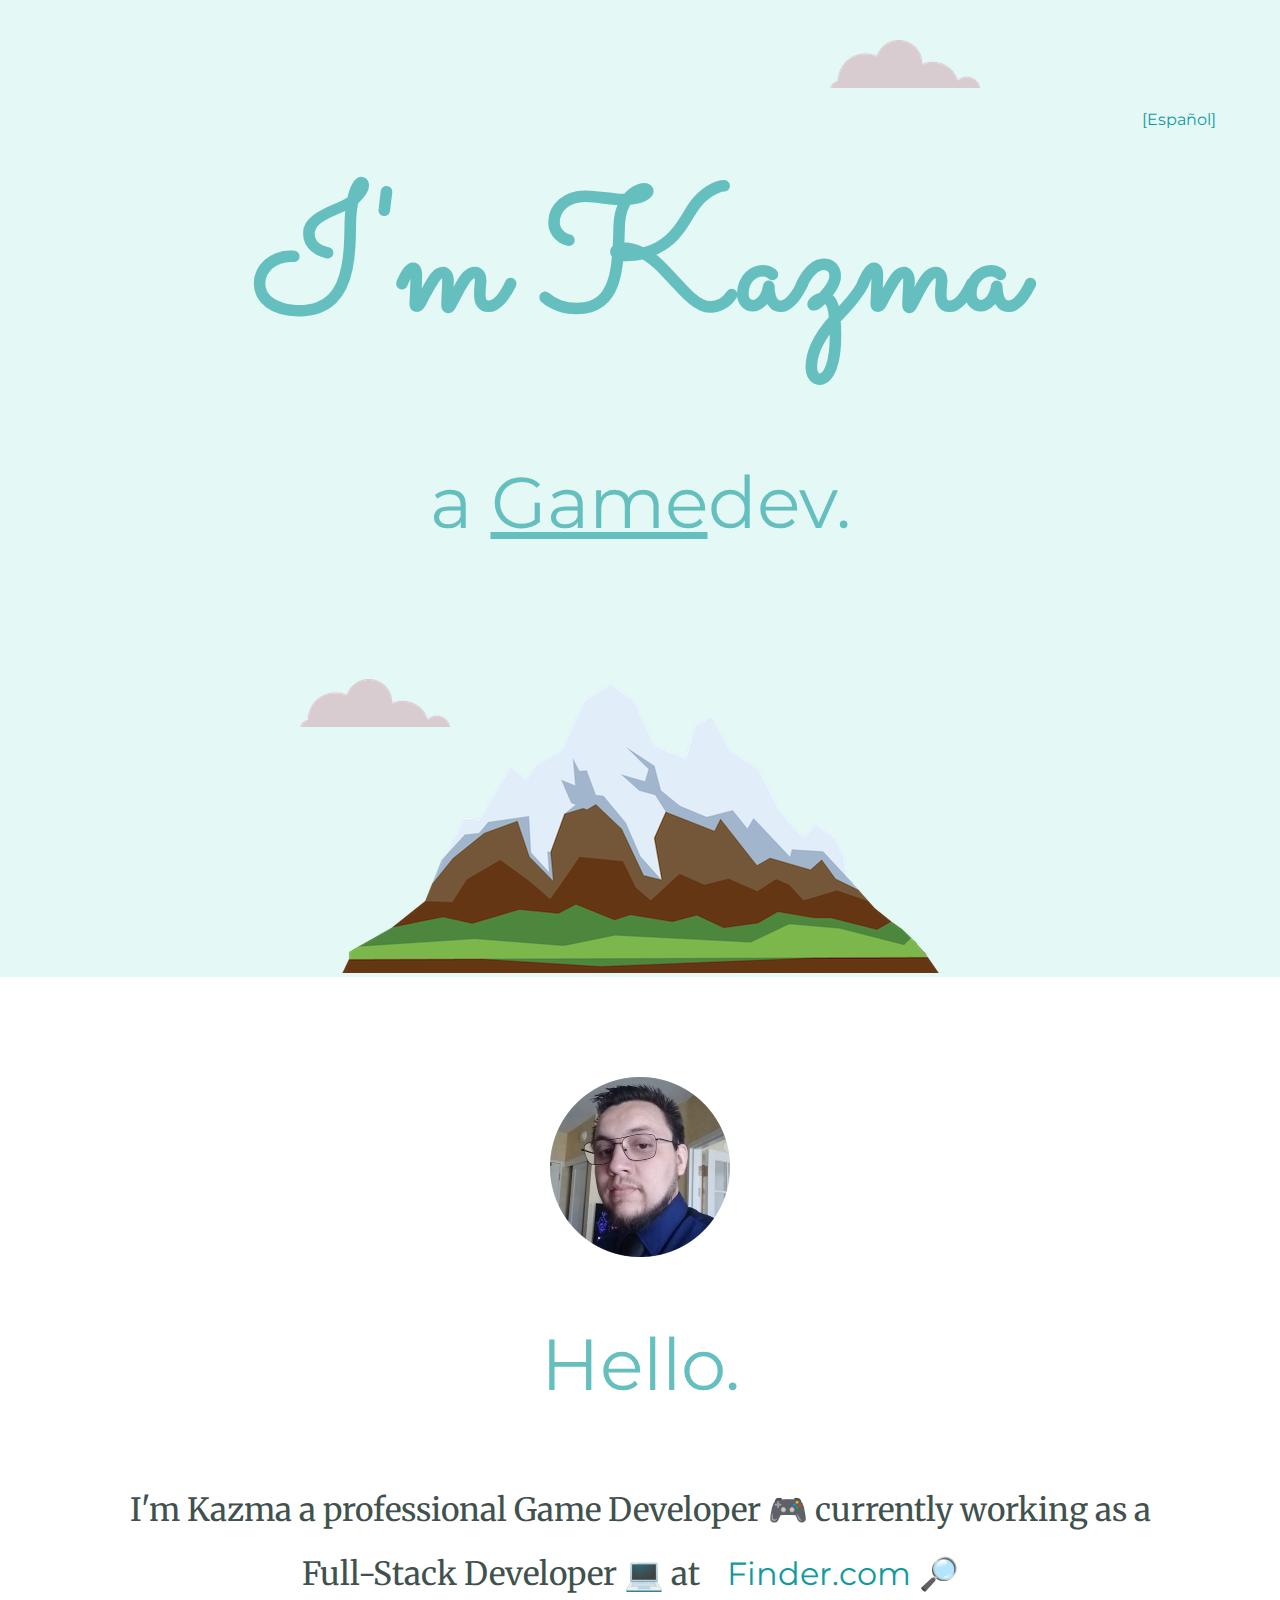
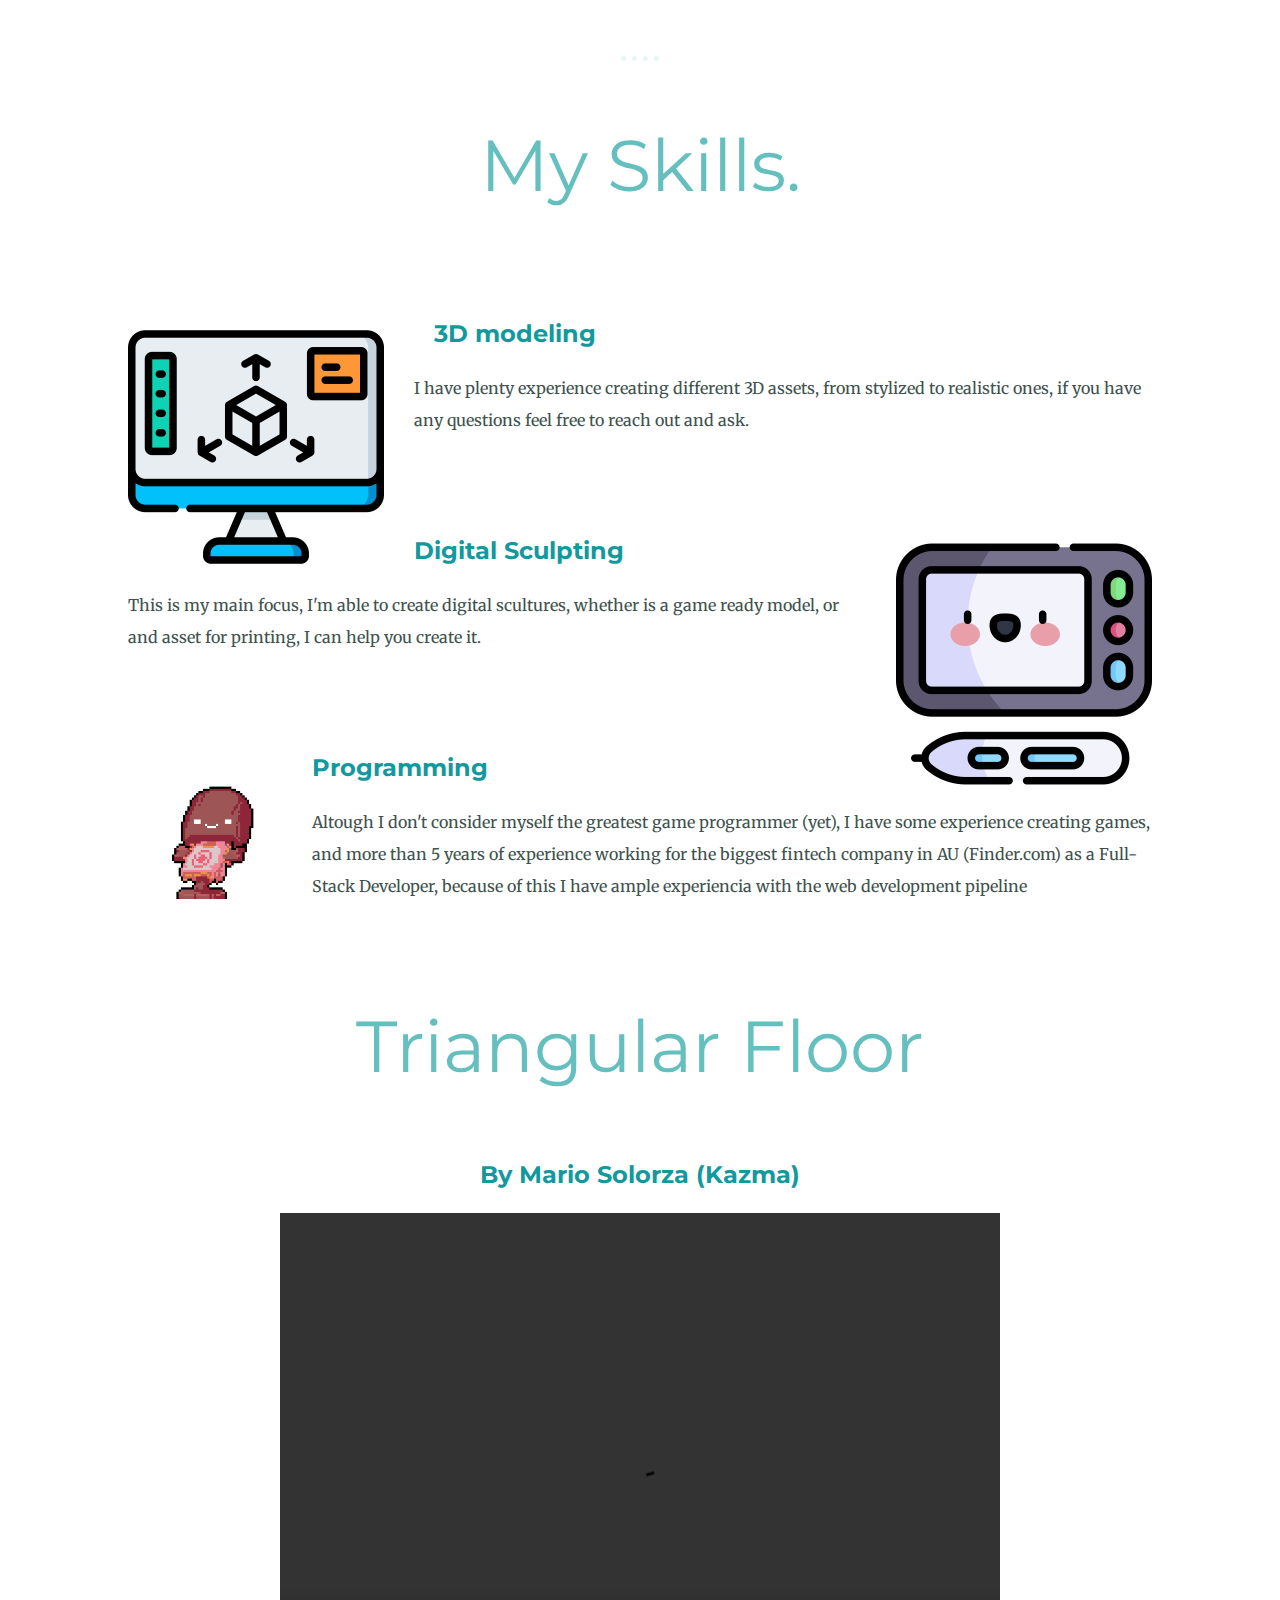
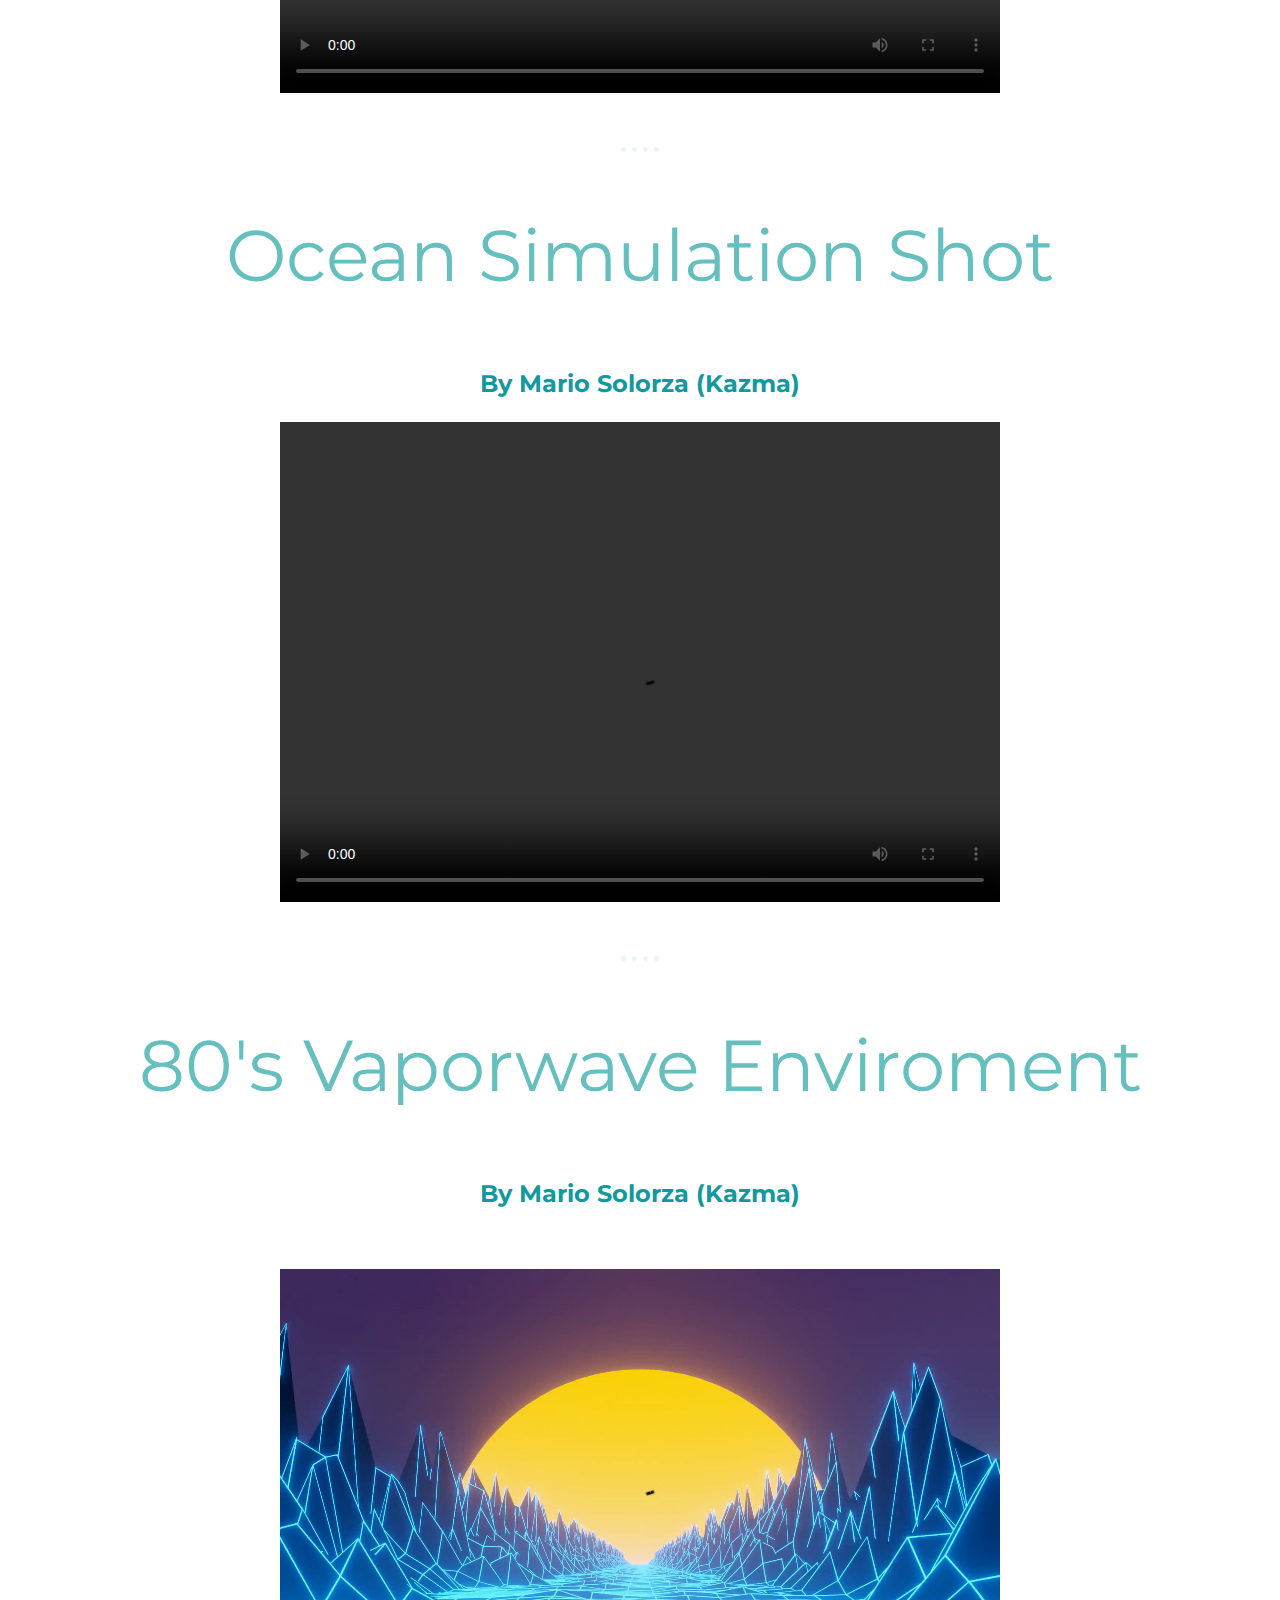
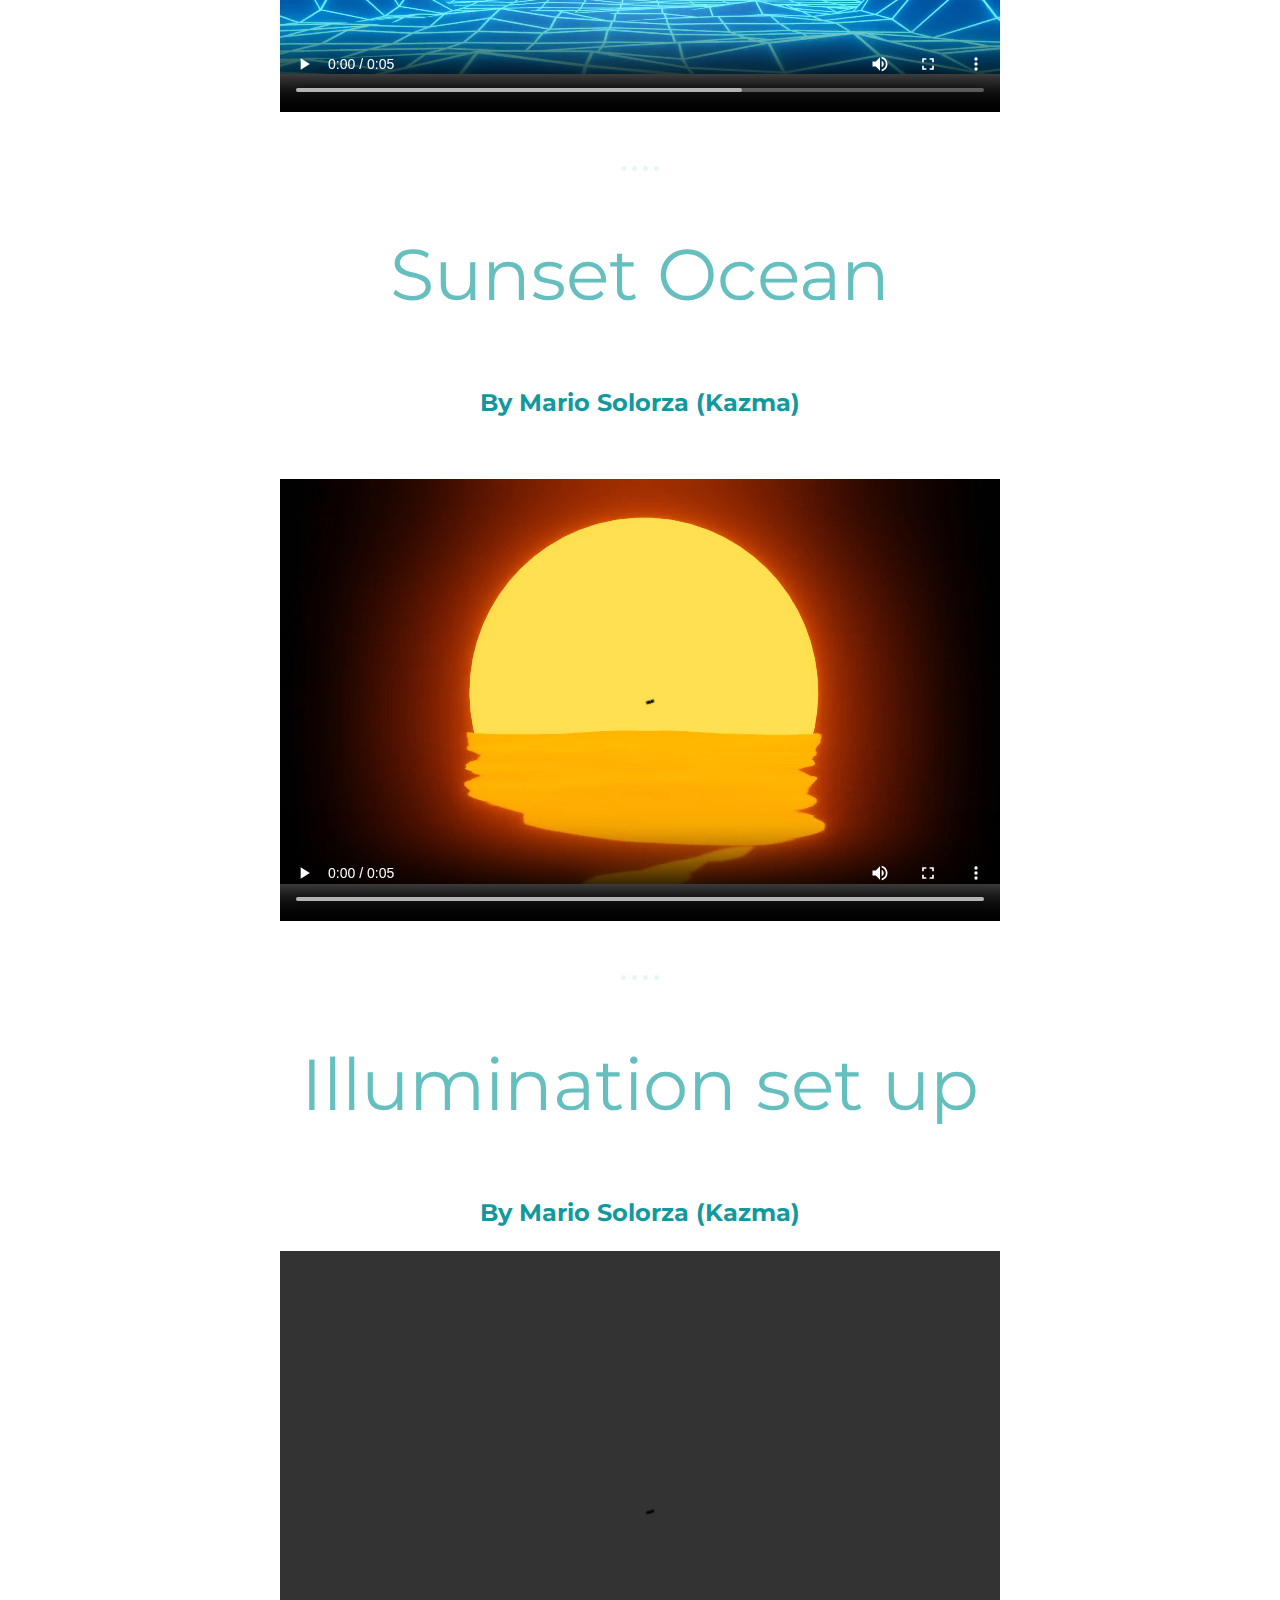
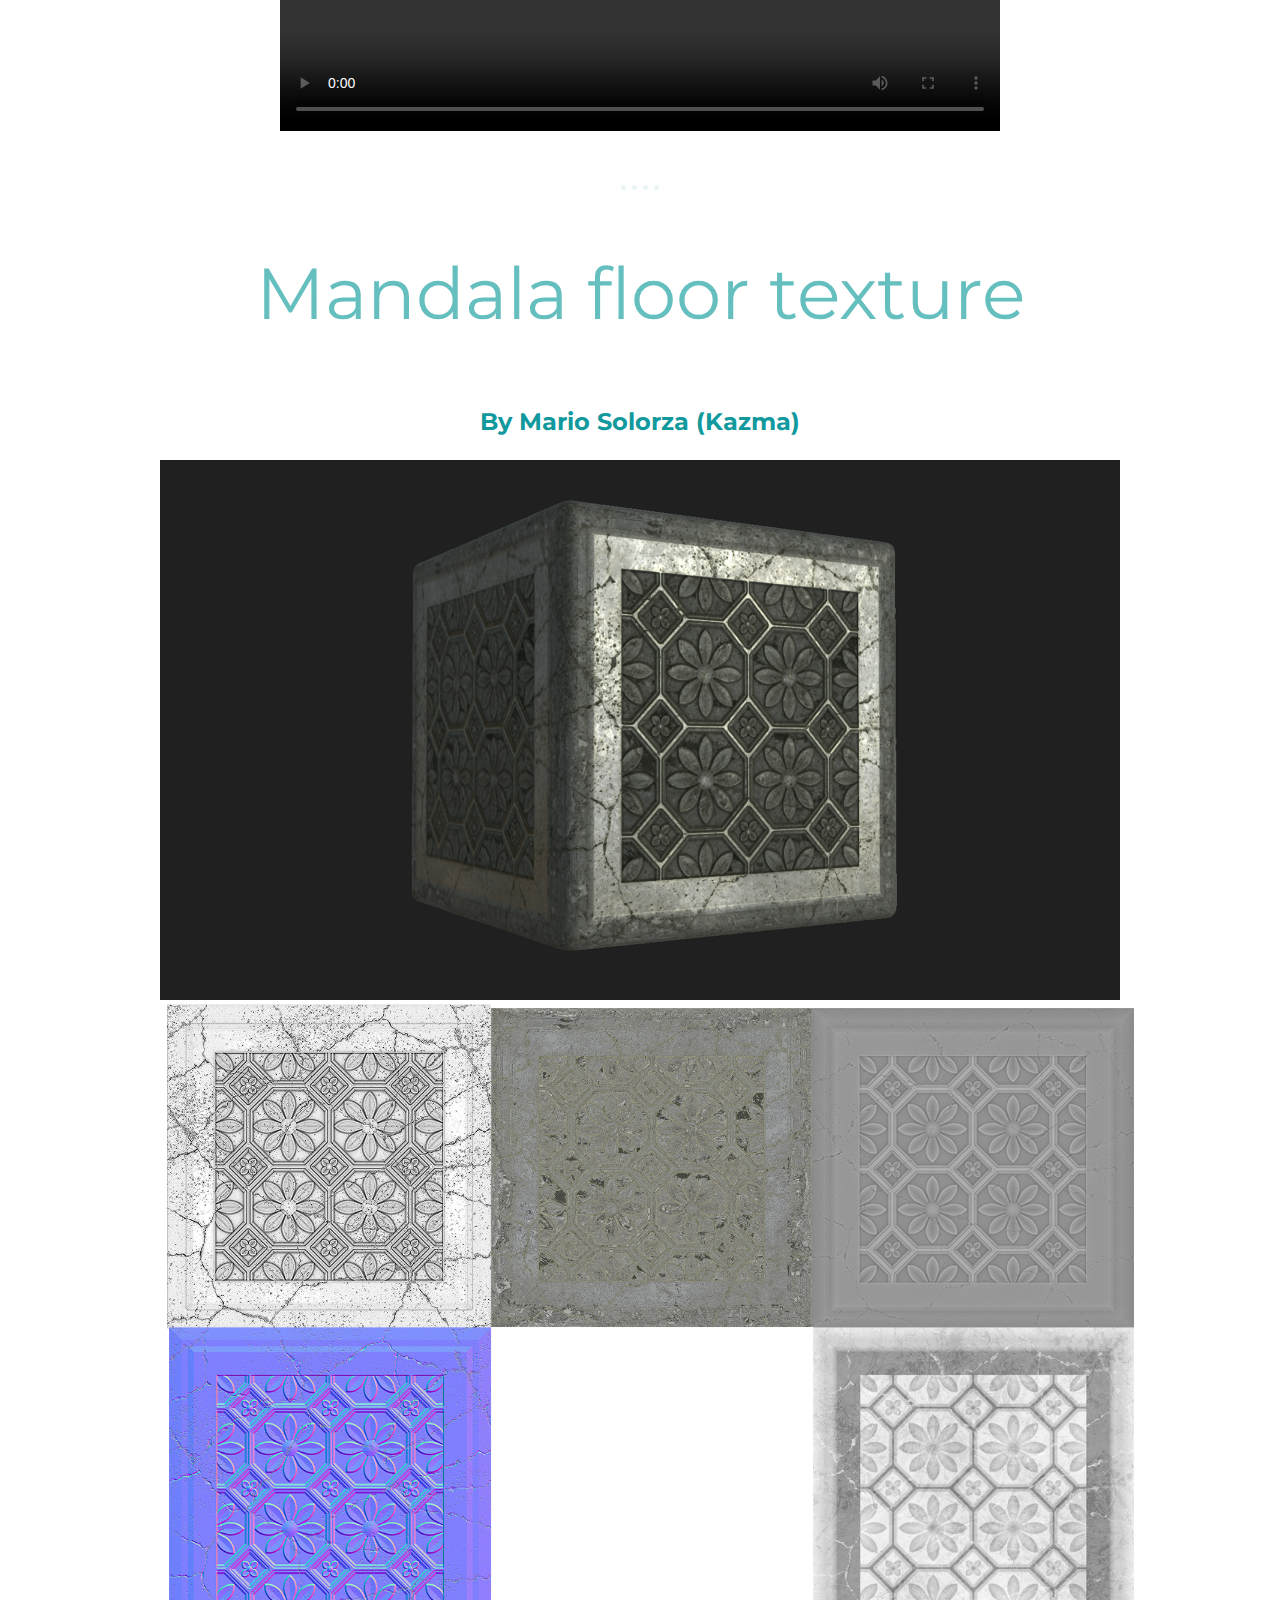
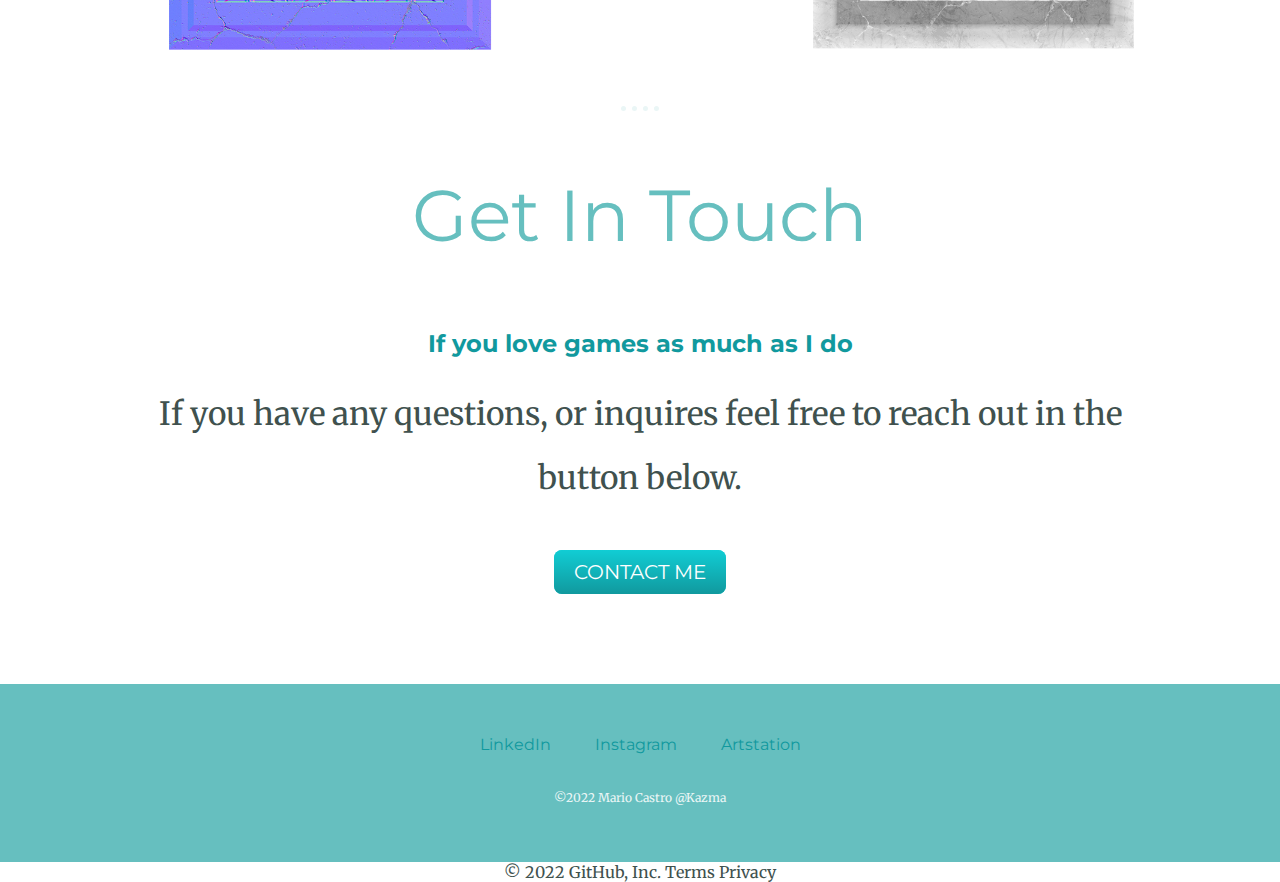
==== commit 7bb57ddd: "Update index.html" ====
--- a/index.html
+++ b/index.html
@@ -105,7 +105,16 @@
     </div>
     <hr>
 
-  
+    
+        <h2>Illumination set up</h2>
+    <h3>By Mario Solorza (Kazma)</h3>
+    <div class="illumination-3d">
+      <video width="720" height="480" controls>
+  <source src="illumination.mp4" type="video/mp4">
+    Your browser does not support the video tag.
+</video>
+    </div>
+    <hr>
 
   
       <h2>Mandala floor texture</h2>
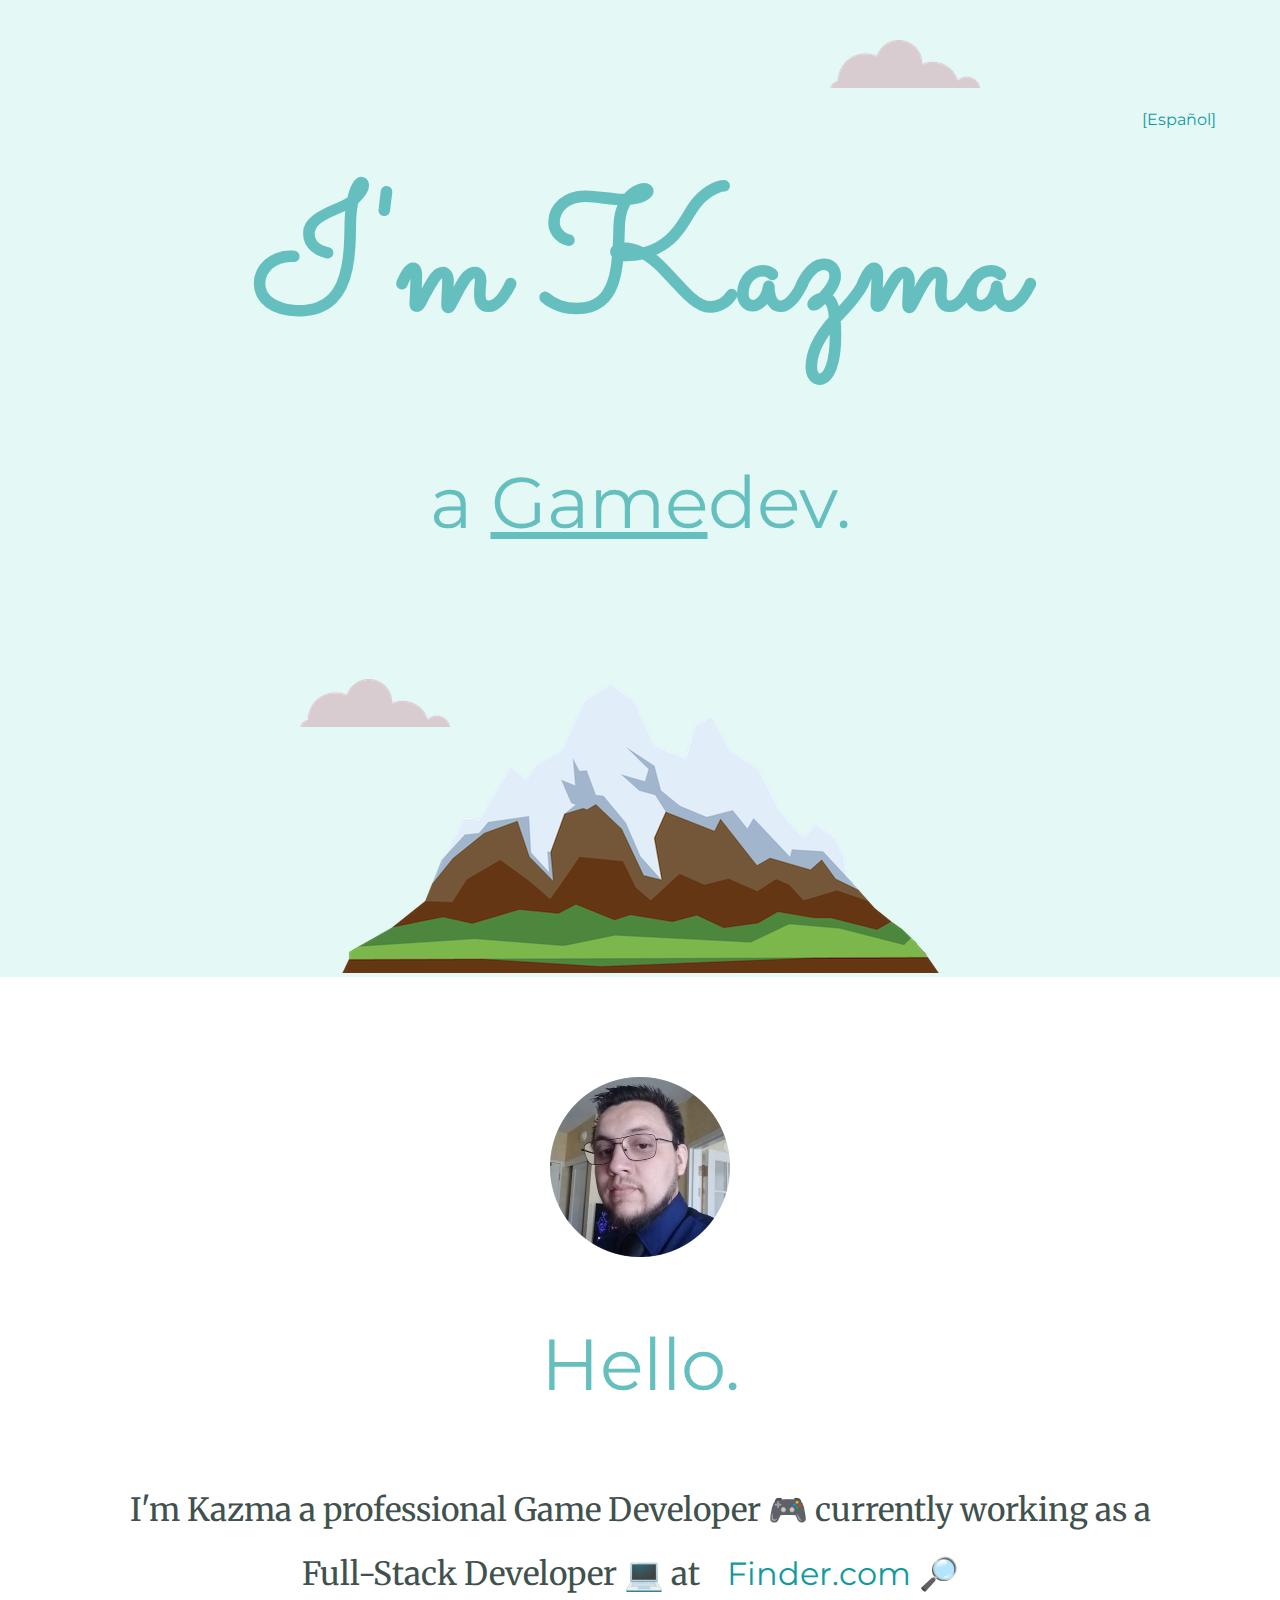
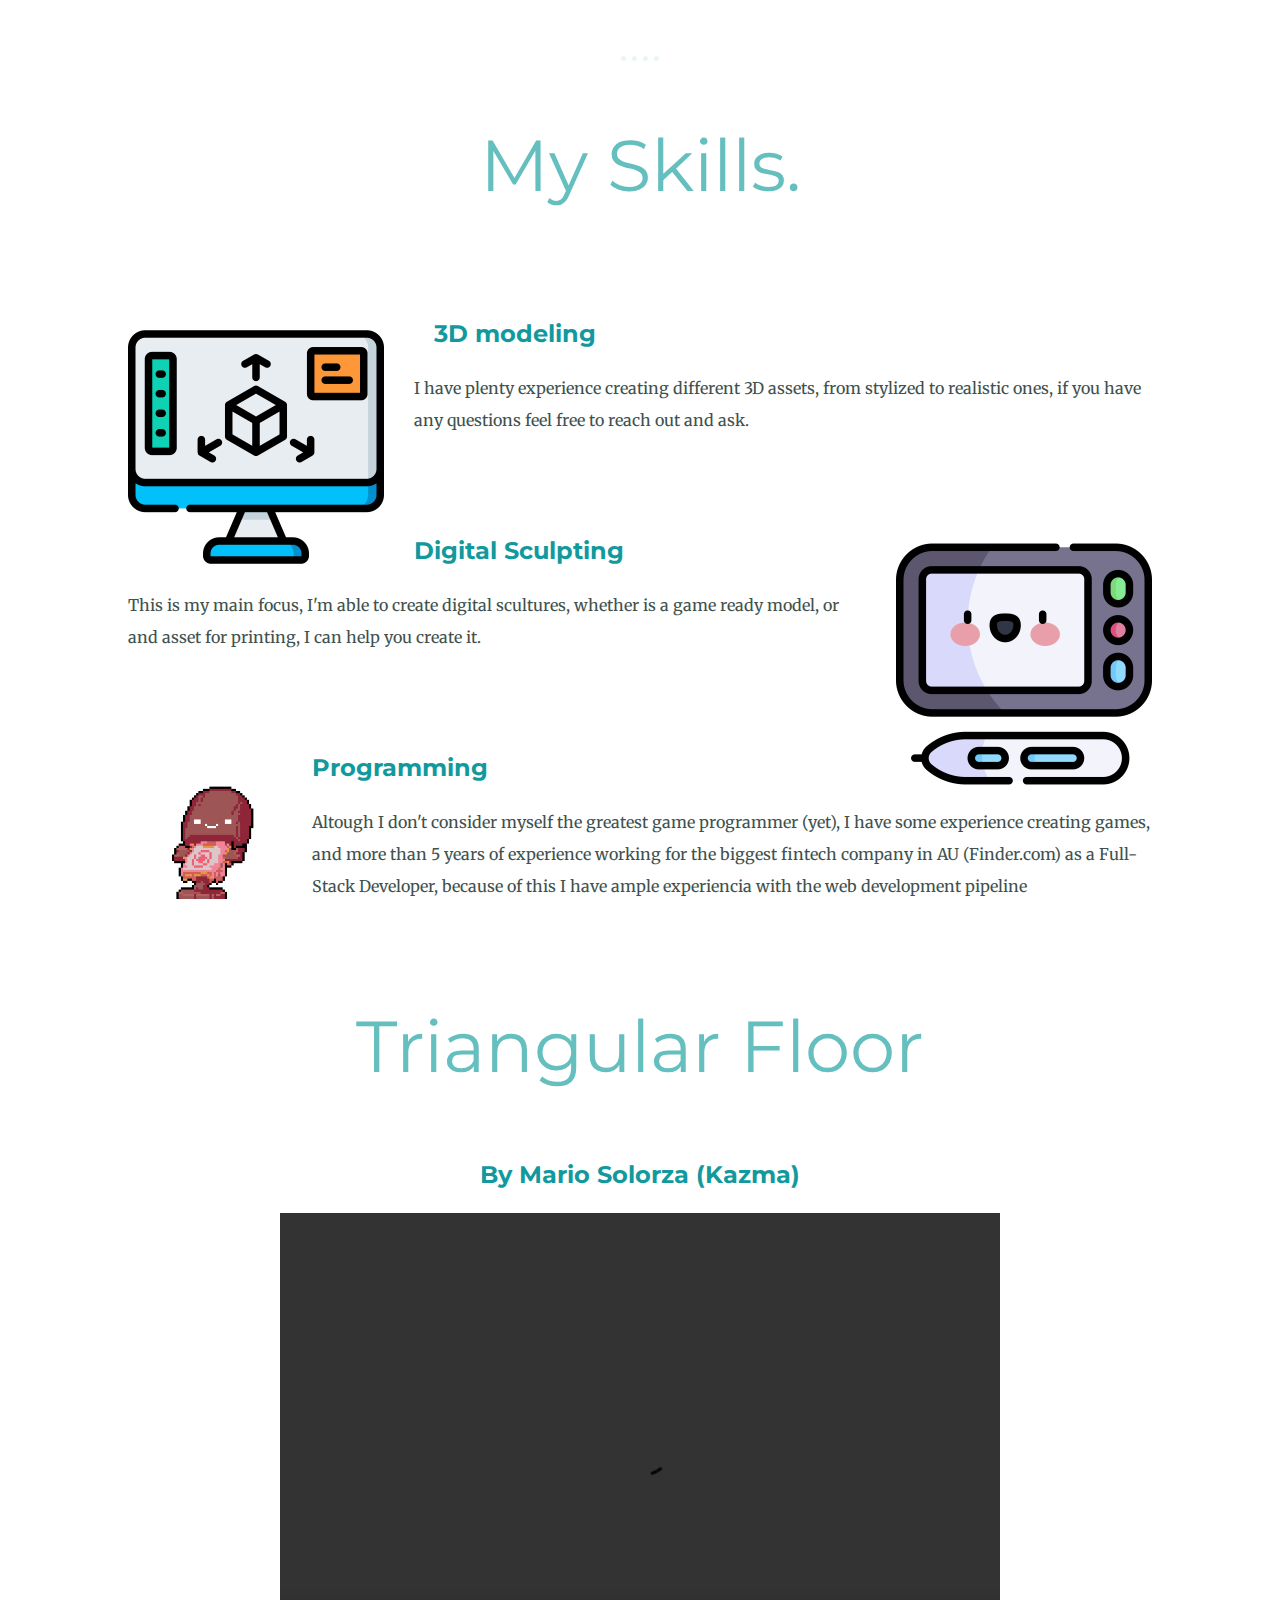
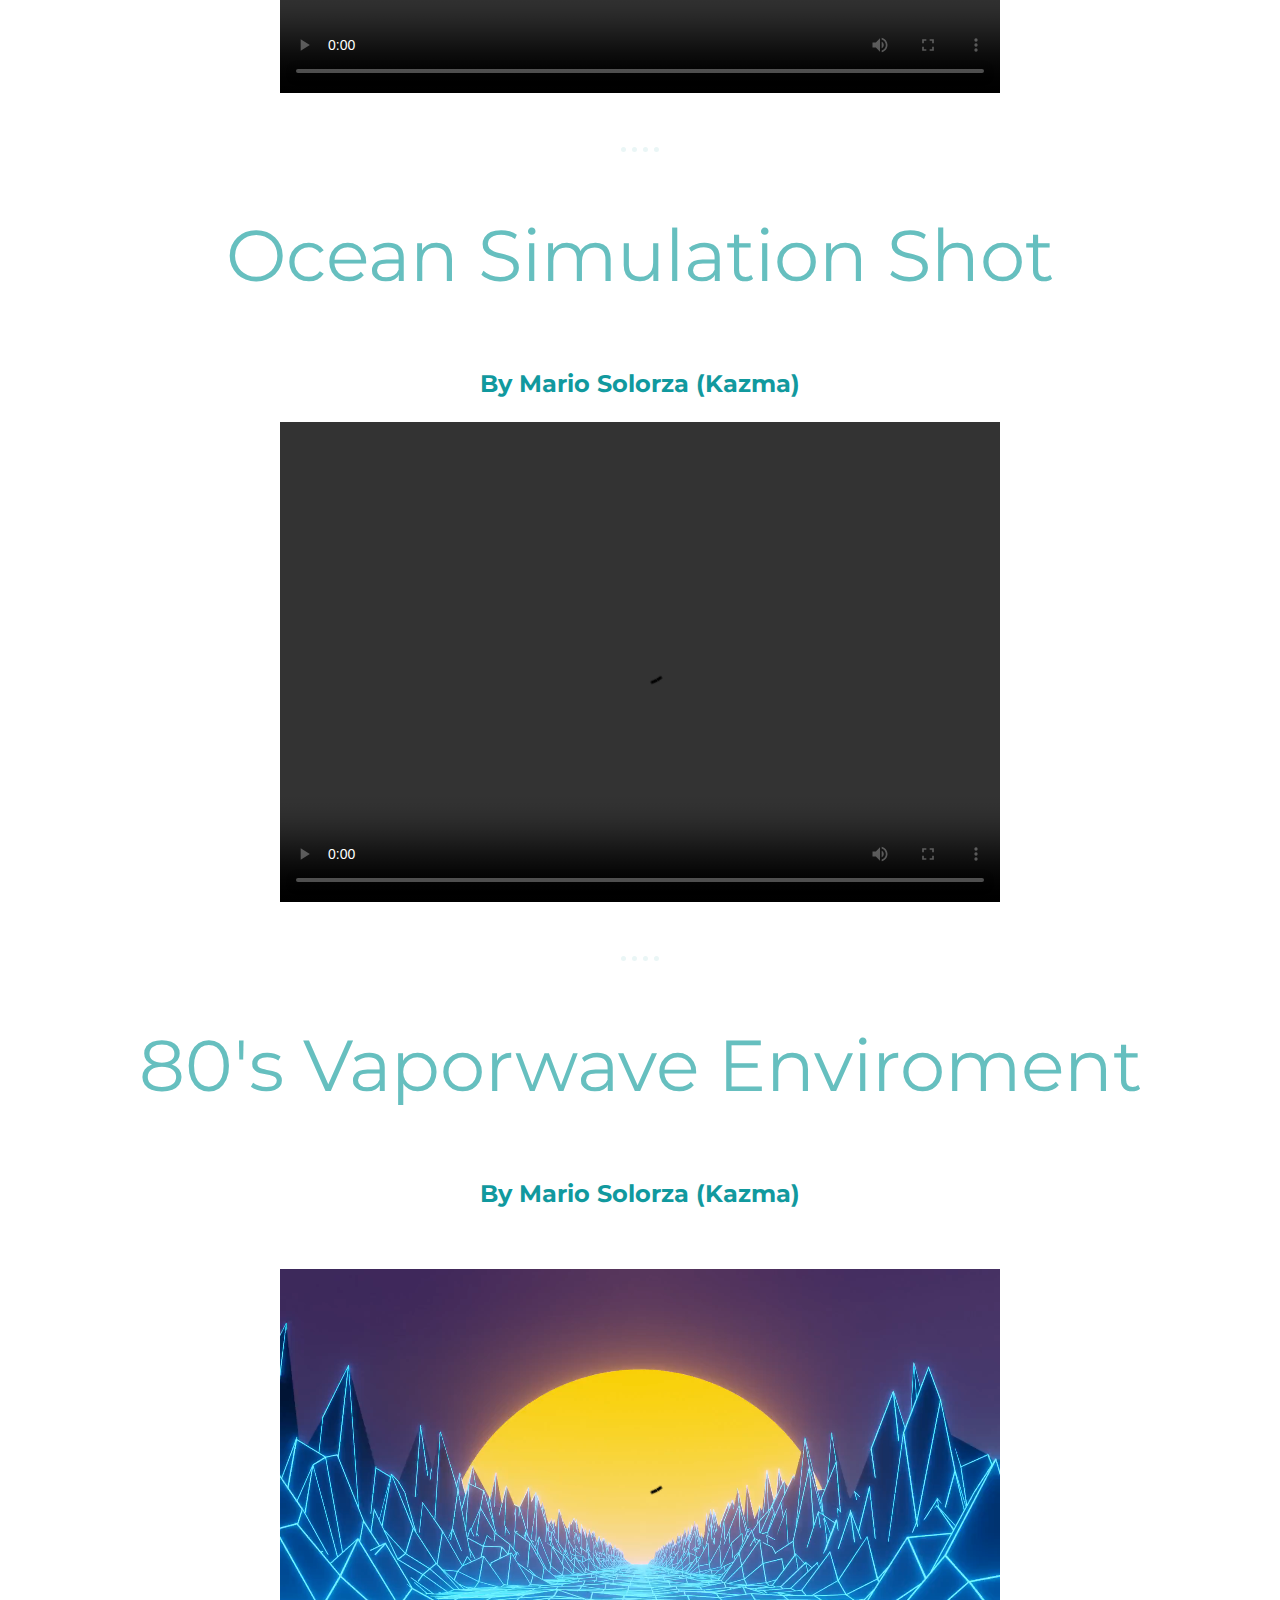
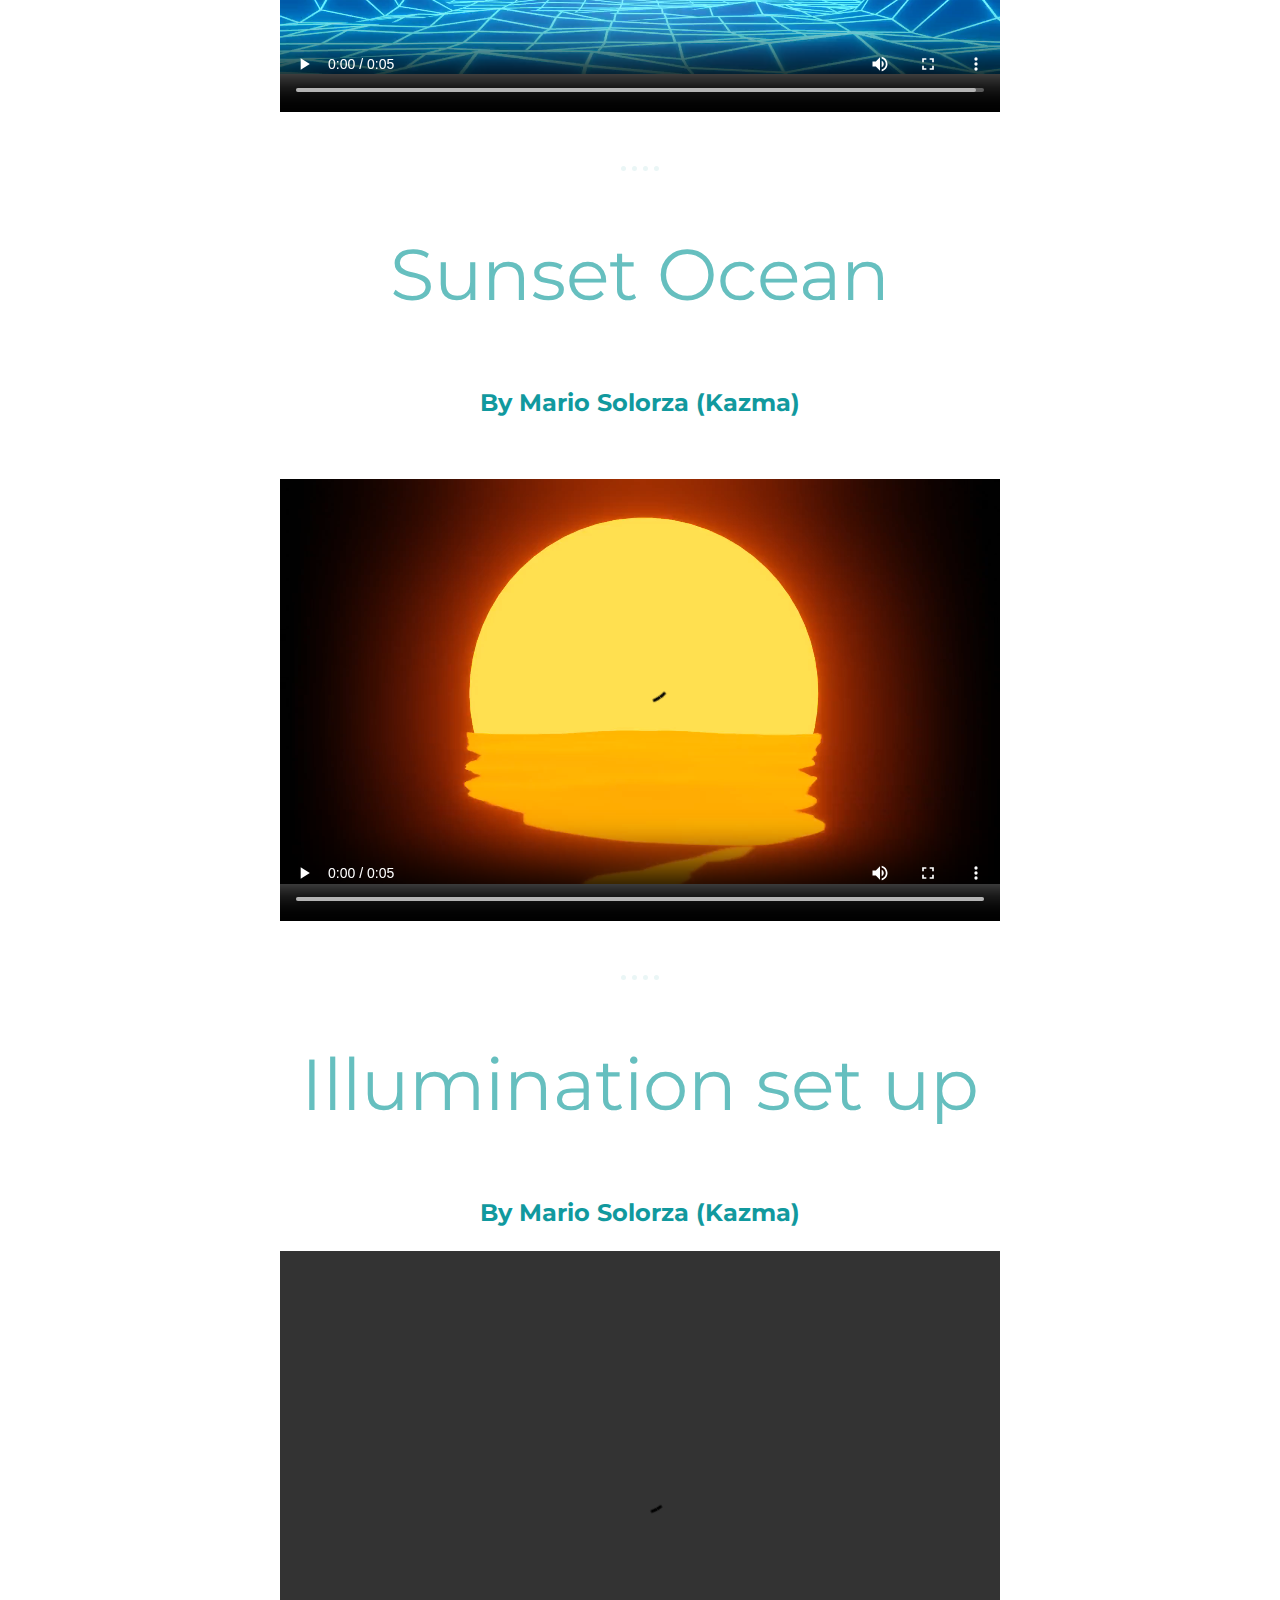
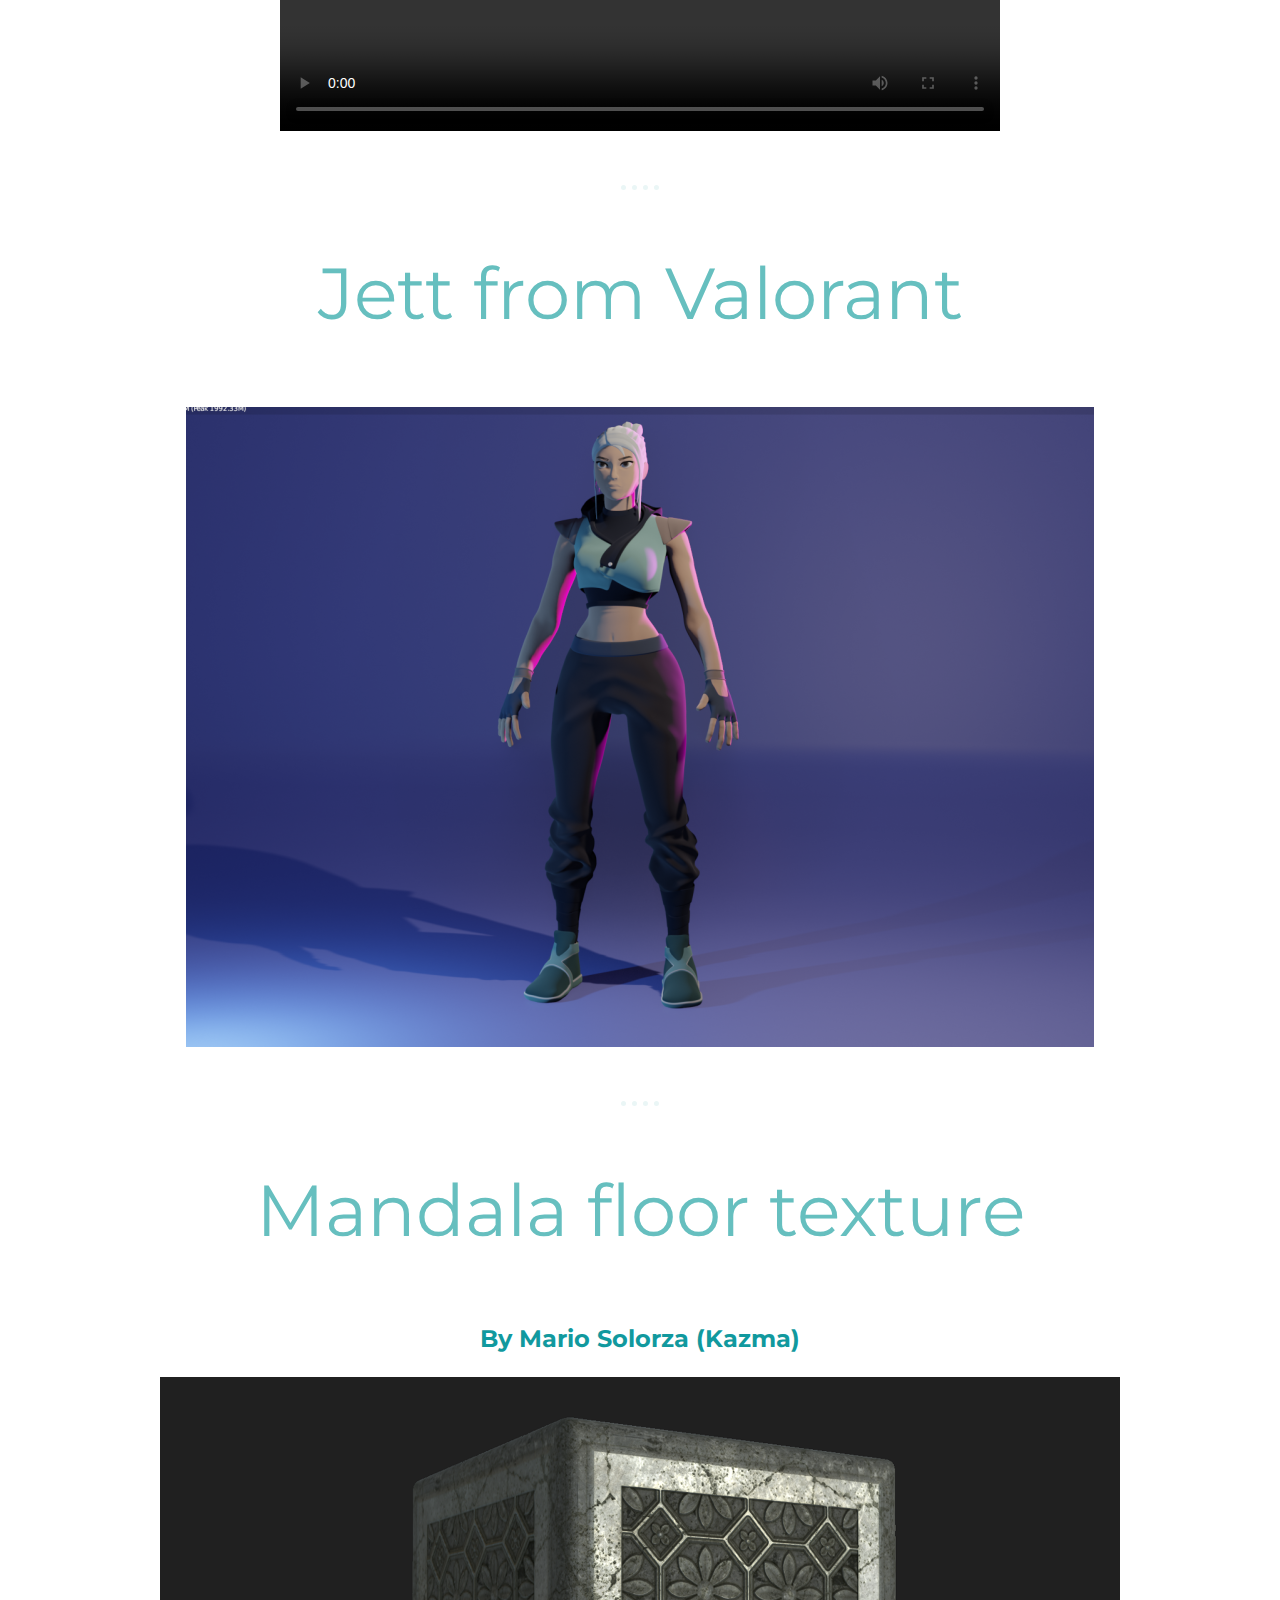
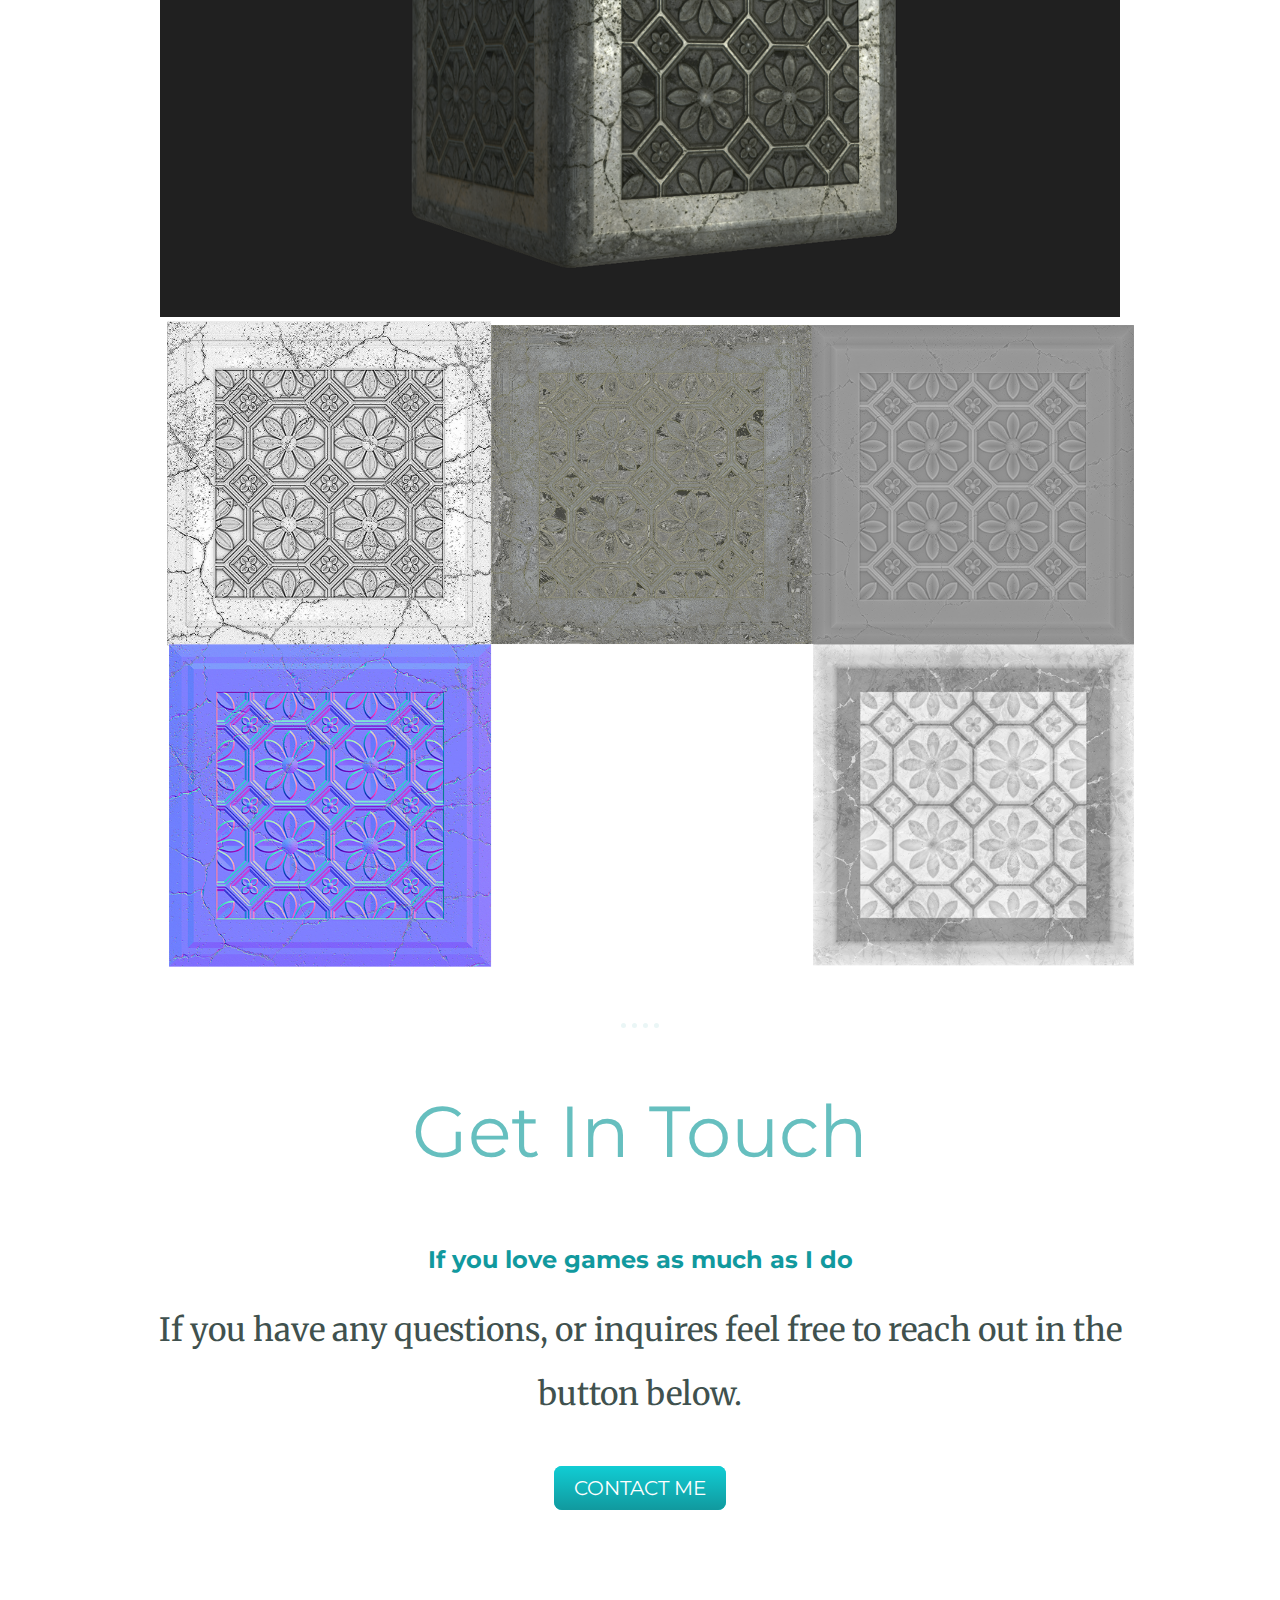
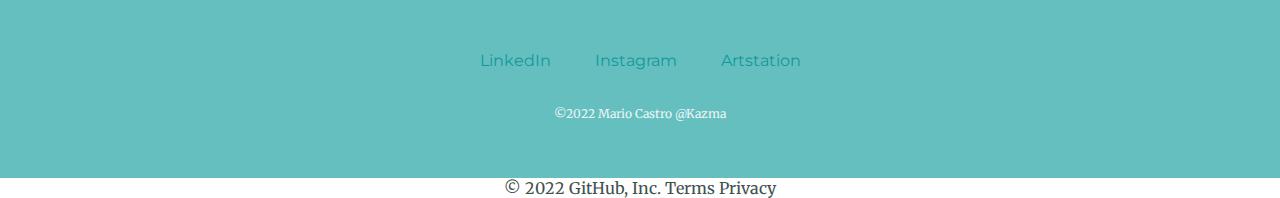
==== commit 6b8c18b5: "Update index.html" ====
--- a/index.html
+++ b/index.html
@@ -116,6 +116,11 @@
     </div>
     <hr>
 
+        <h2>Jett from Valorant</h2>
+    <div class="Jett-3d">
+      <img class="jett-sculpt" src="Images/jett.png" alt="jet sculpt">
+    </div>
+    <hr>
   
       <h2>Mandala floor texture</h2>
     <h3>By Mario Solorza (Kazma)</h3>
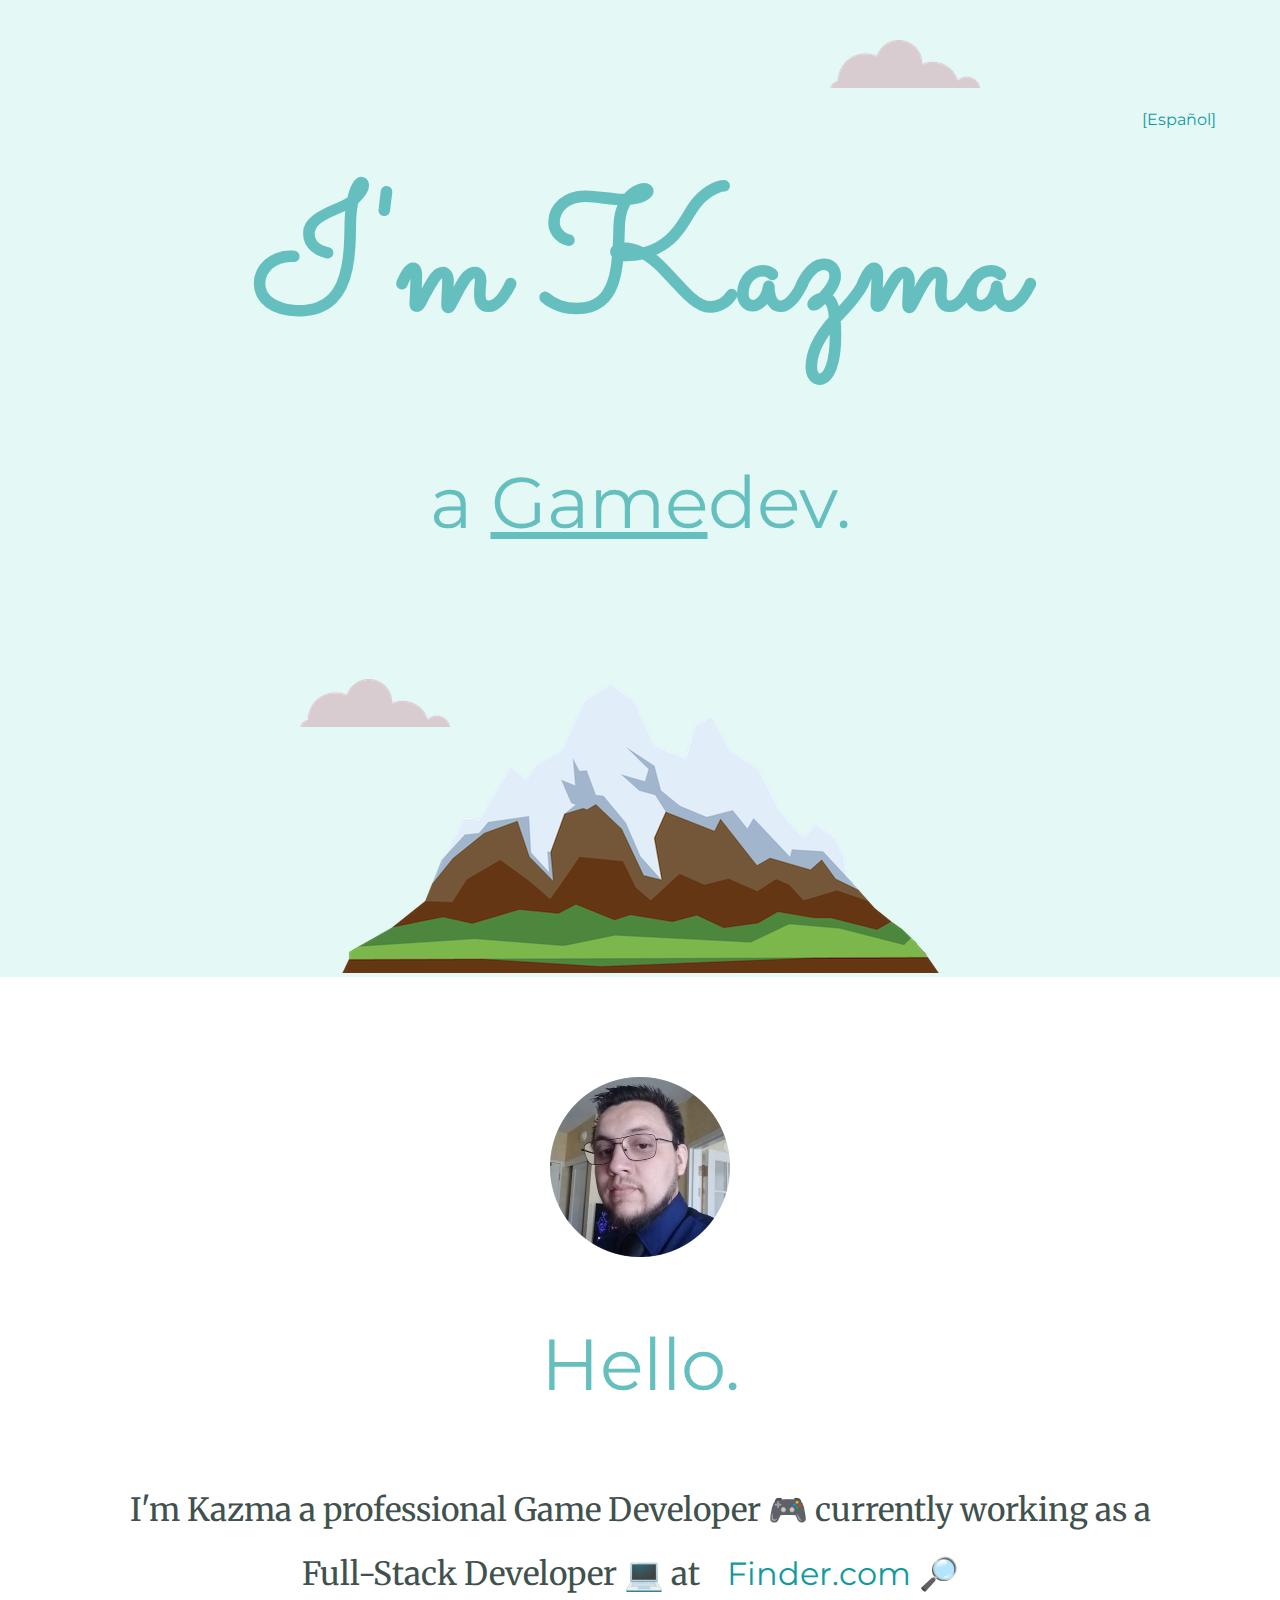
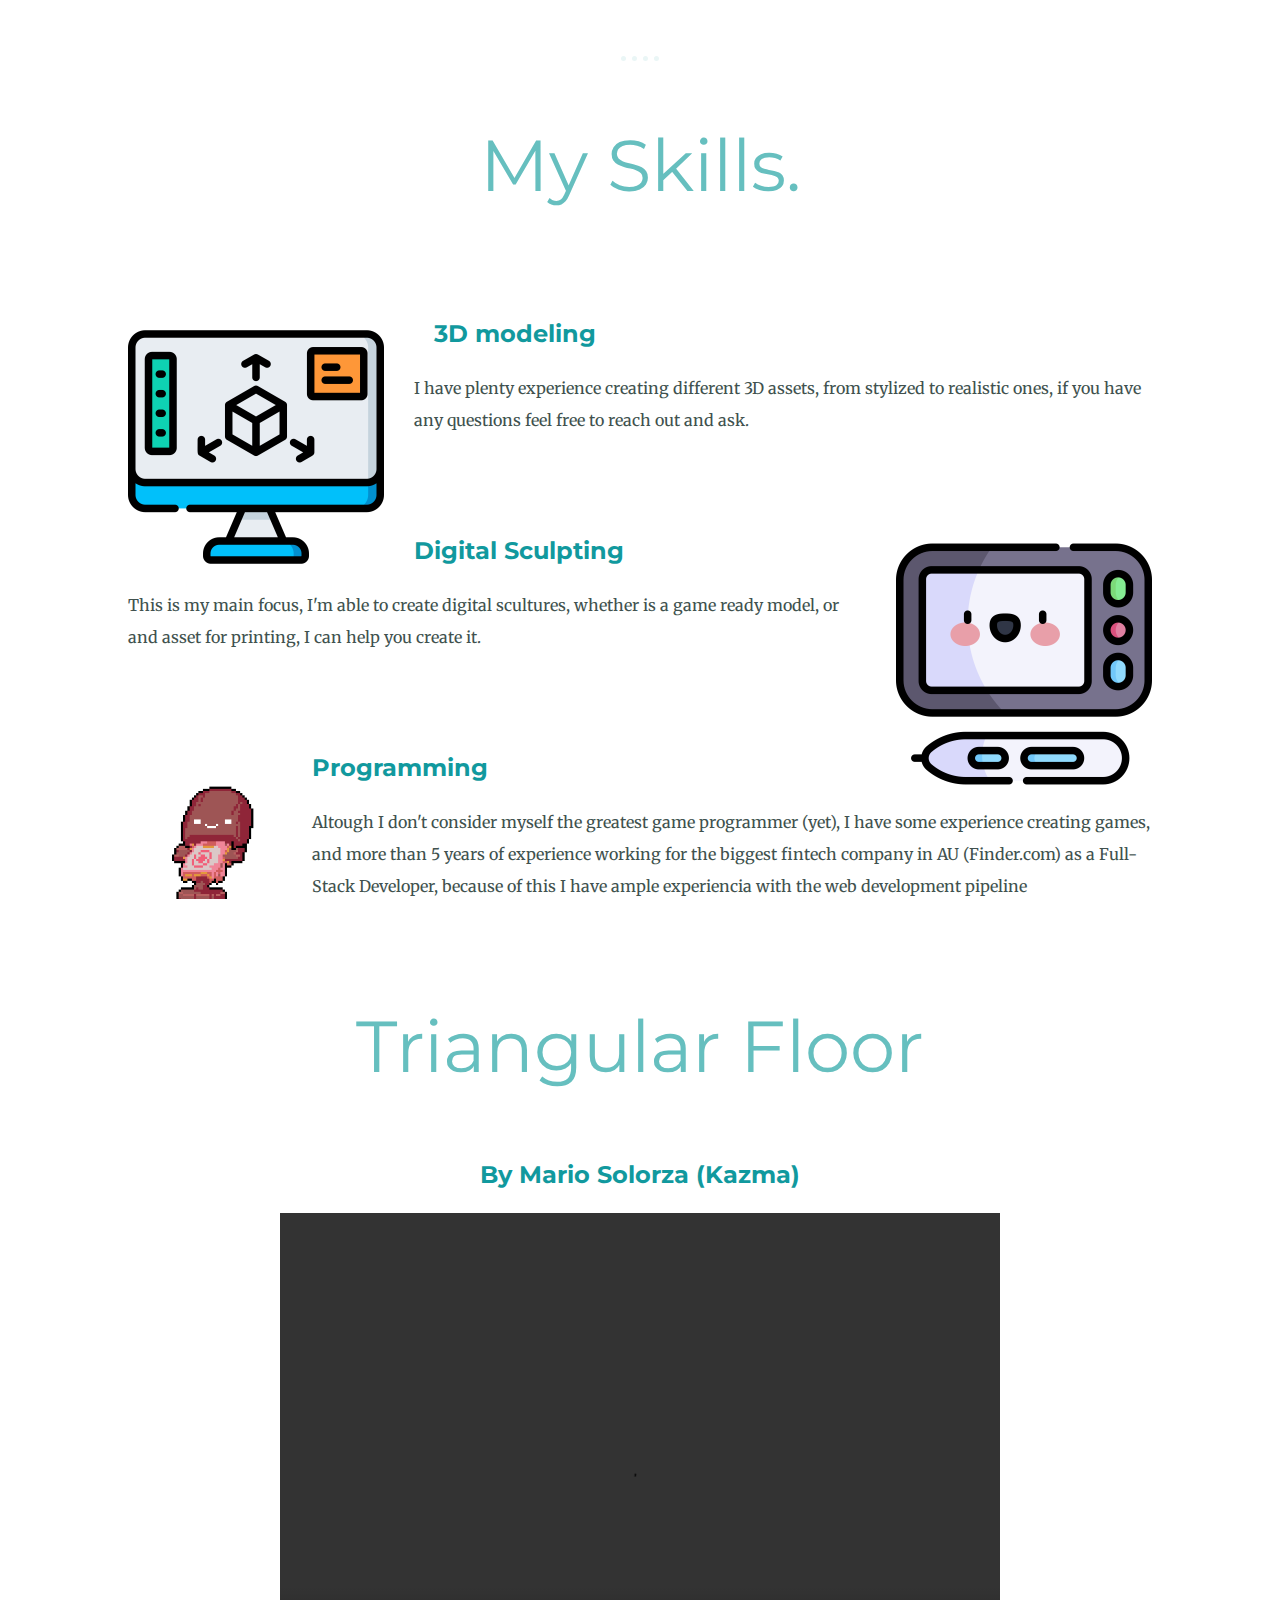
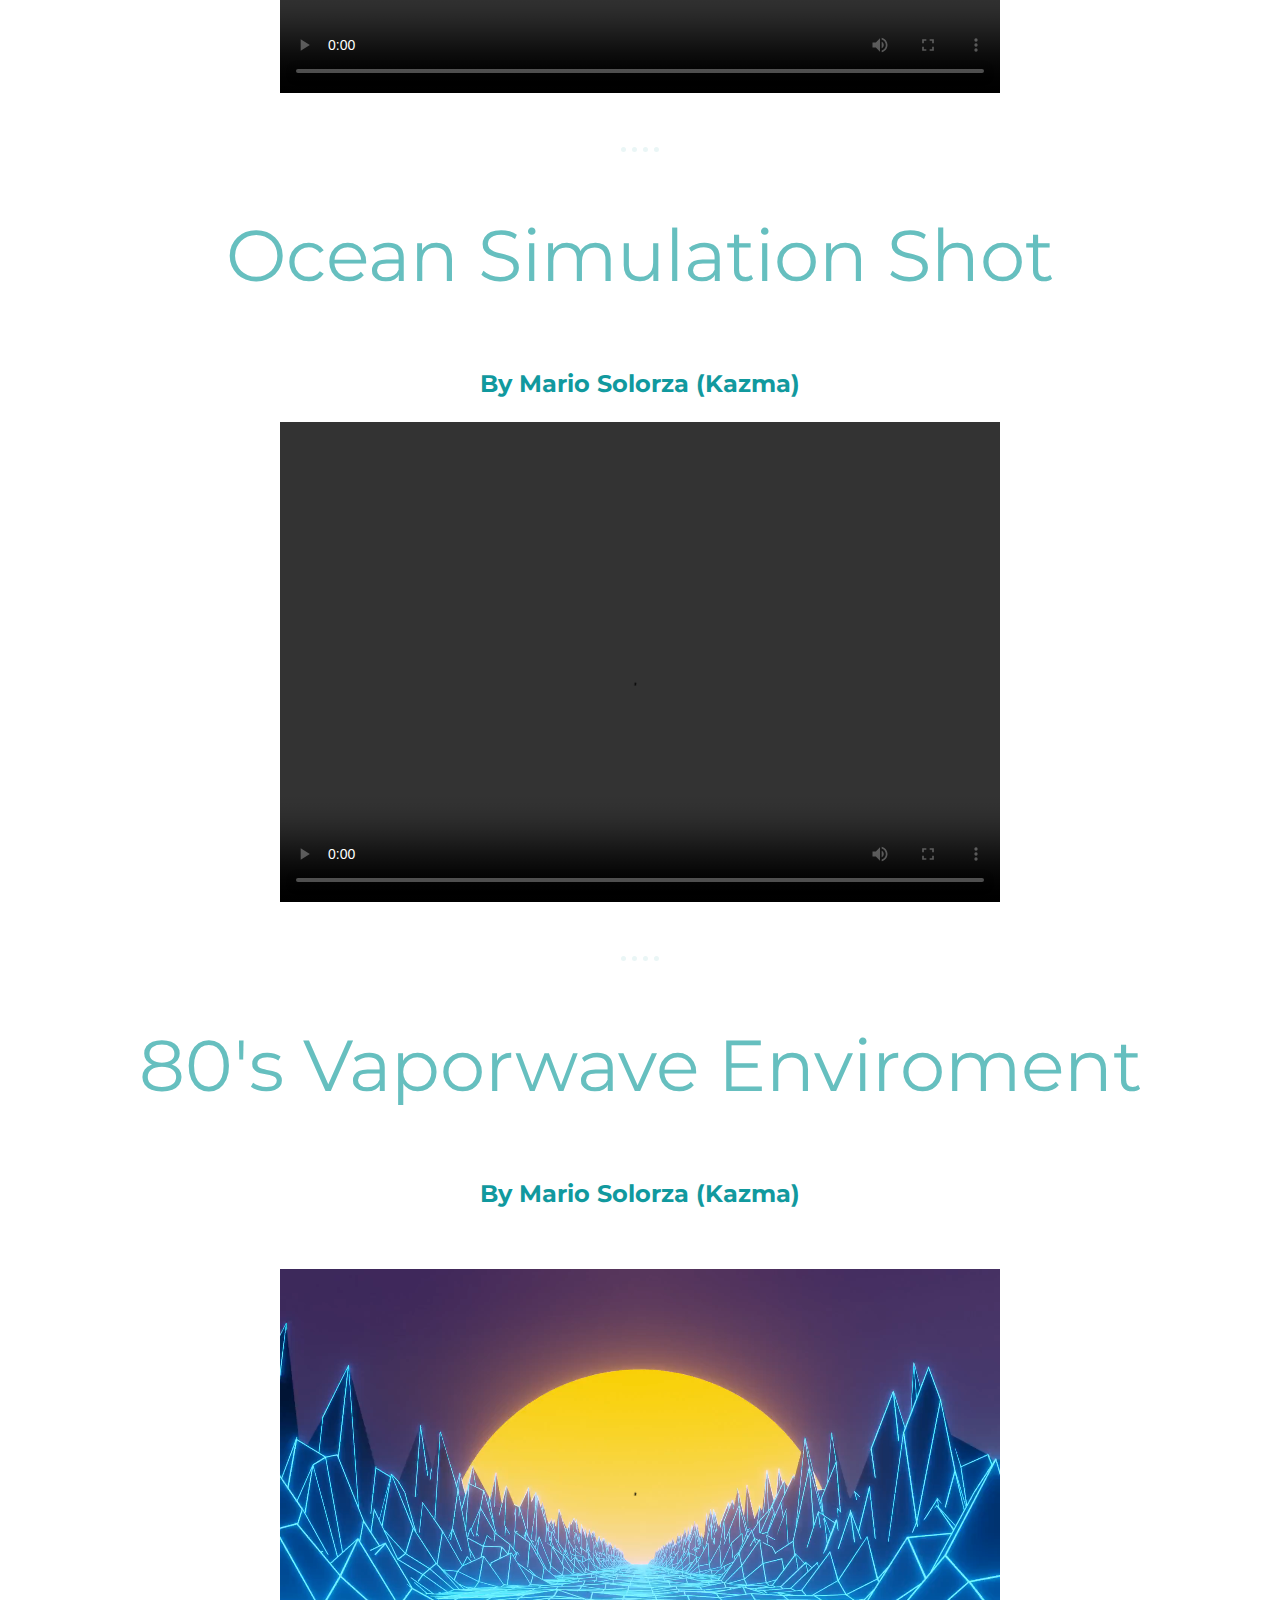
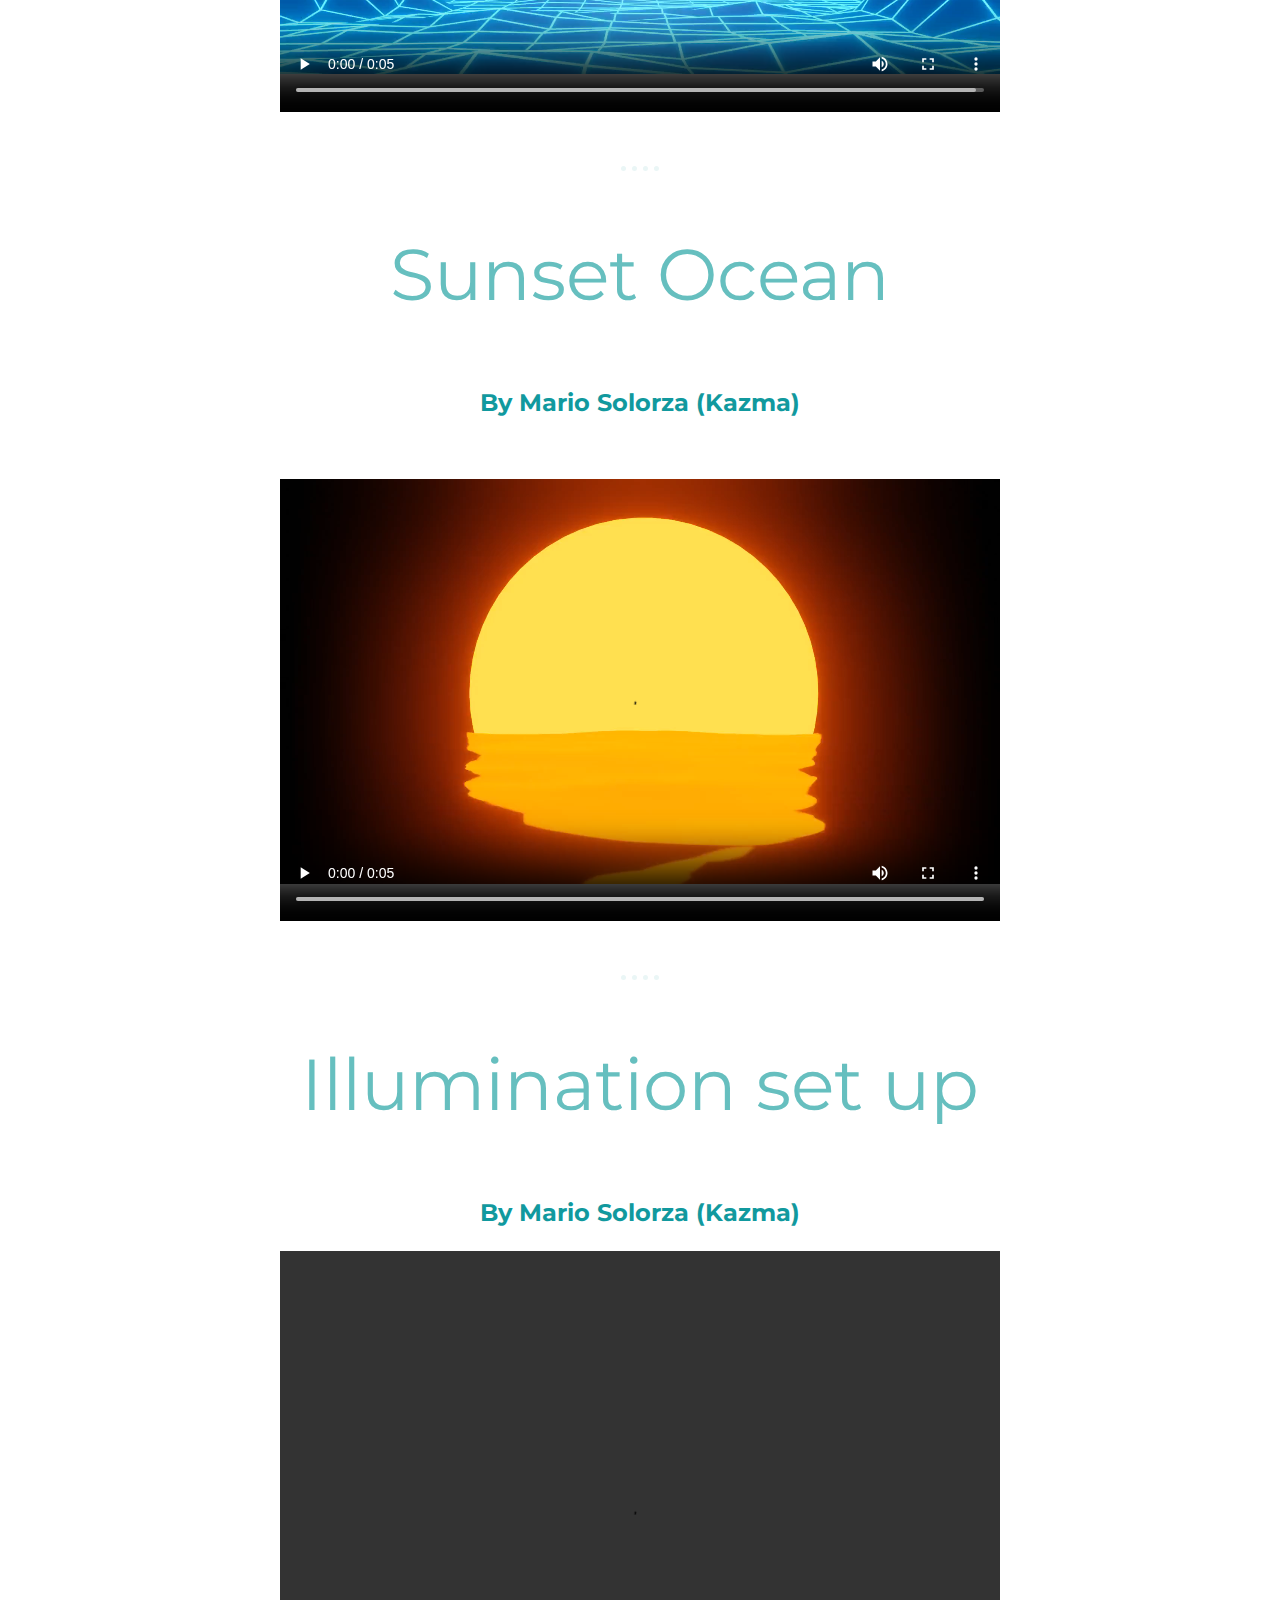
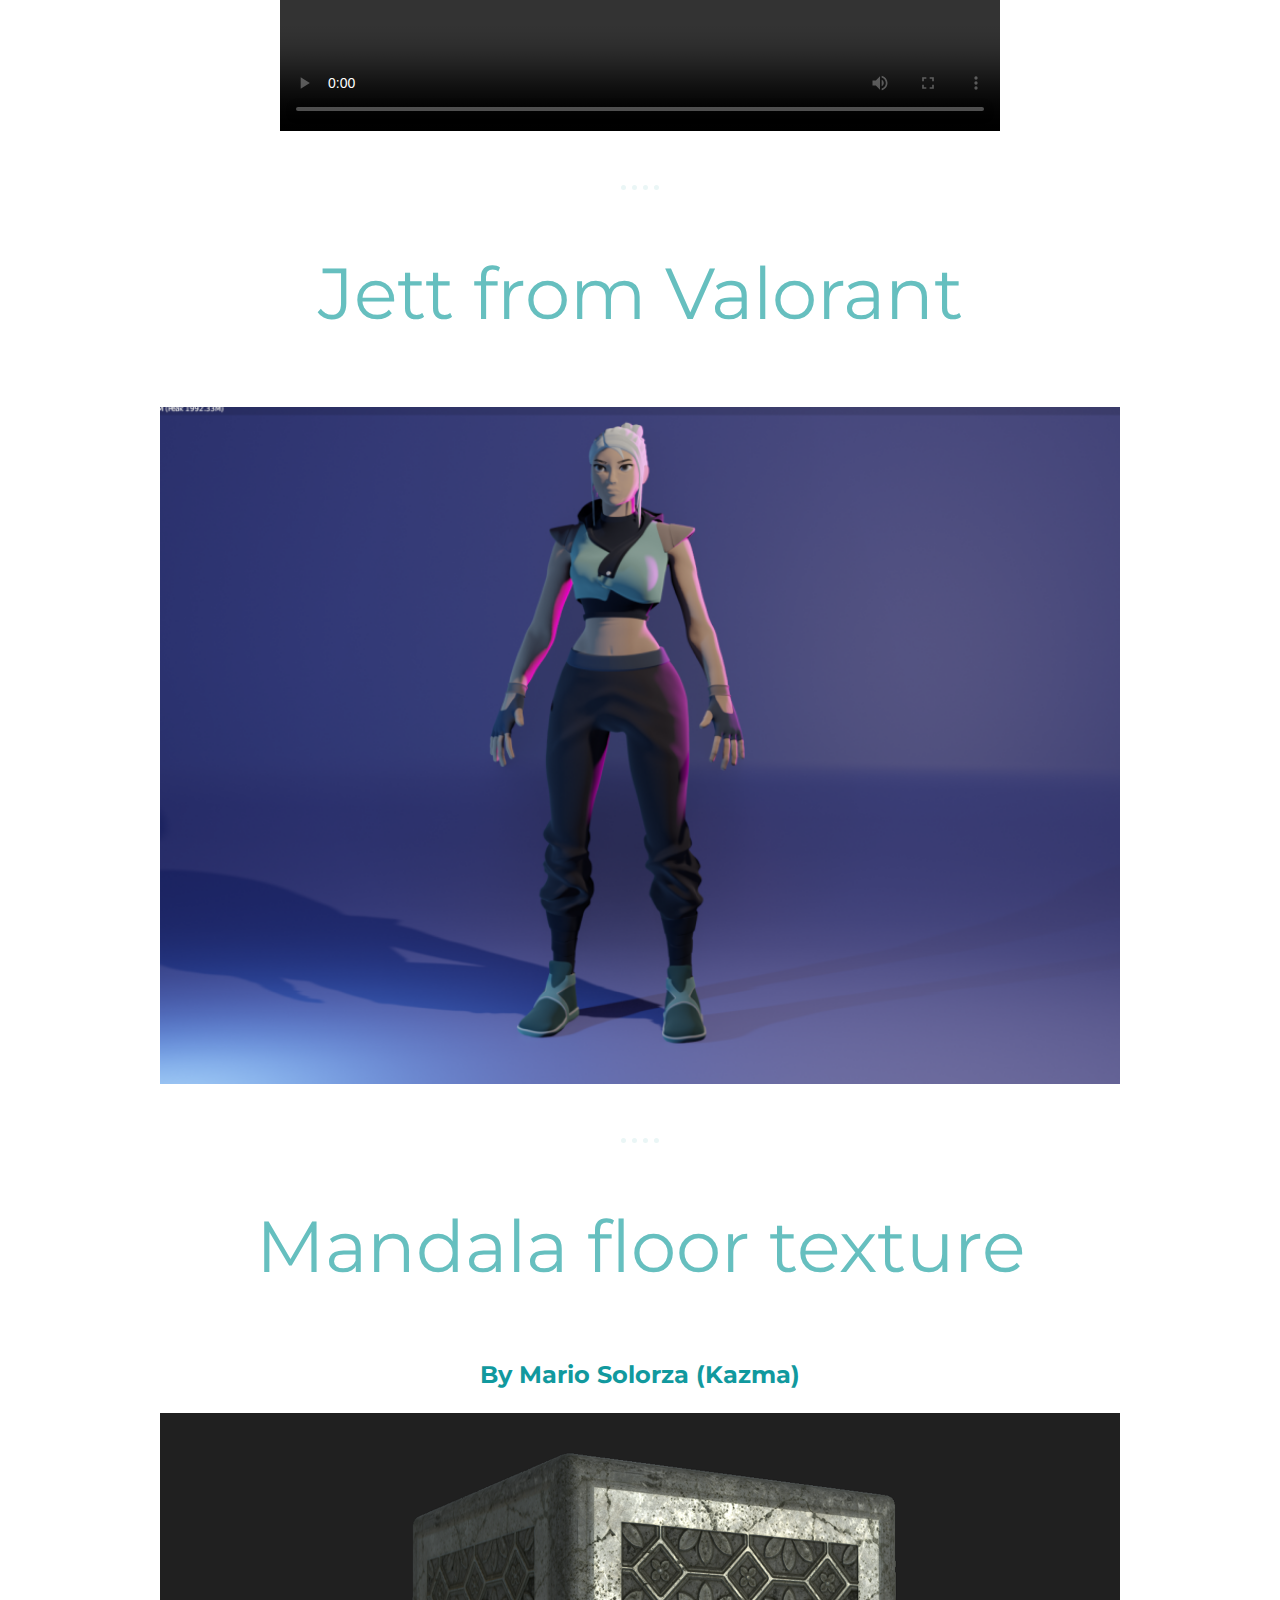
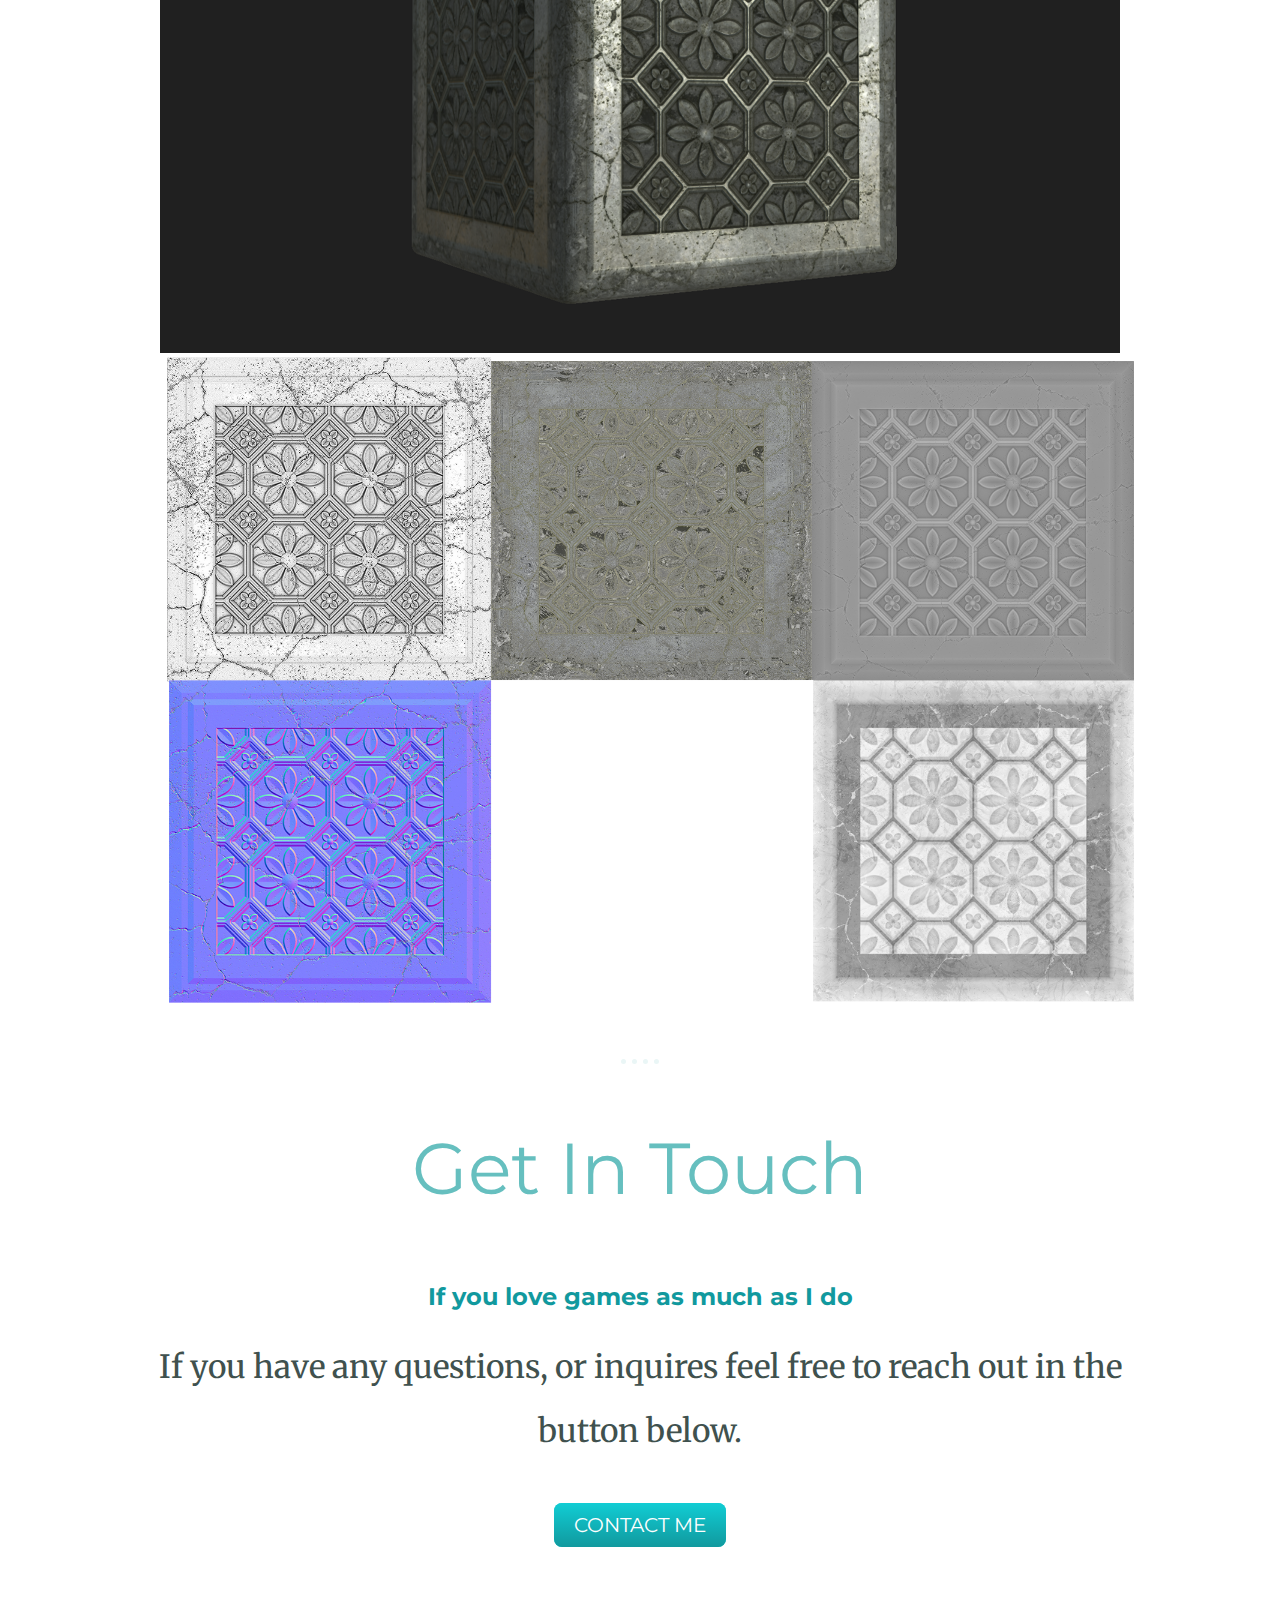
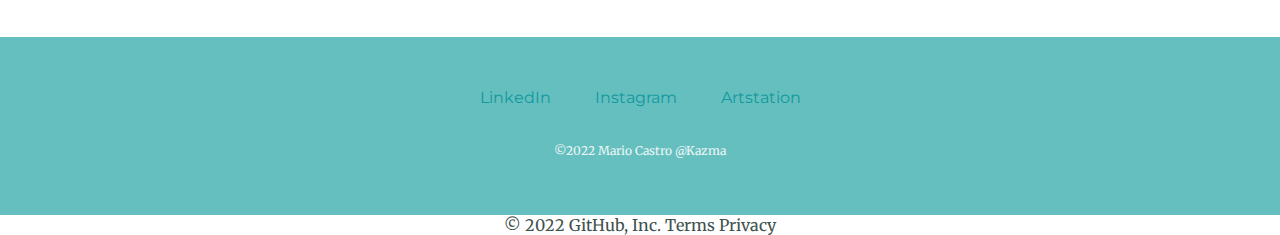
==== commit 425a4b0e: "Update index.html" ====
--- a/index.html
+++ b/index.html
@@ -118,7 +118,7 @@
 
         <h2>Jett from Valorant</h2>
     <div class="Jett-3d">
-      <img class="jett-sculpt" src="Images/jett.png" alt="jet sculpt">
+      <img class="mandala-concept" src="Images/jett.png" alt="jet sculpt">
     </div>
     <hr>
   
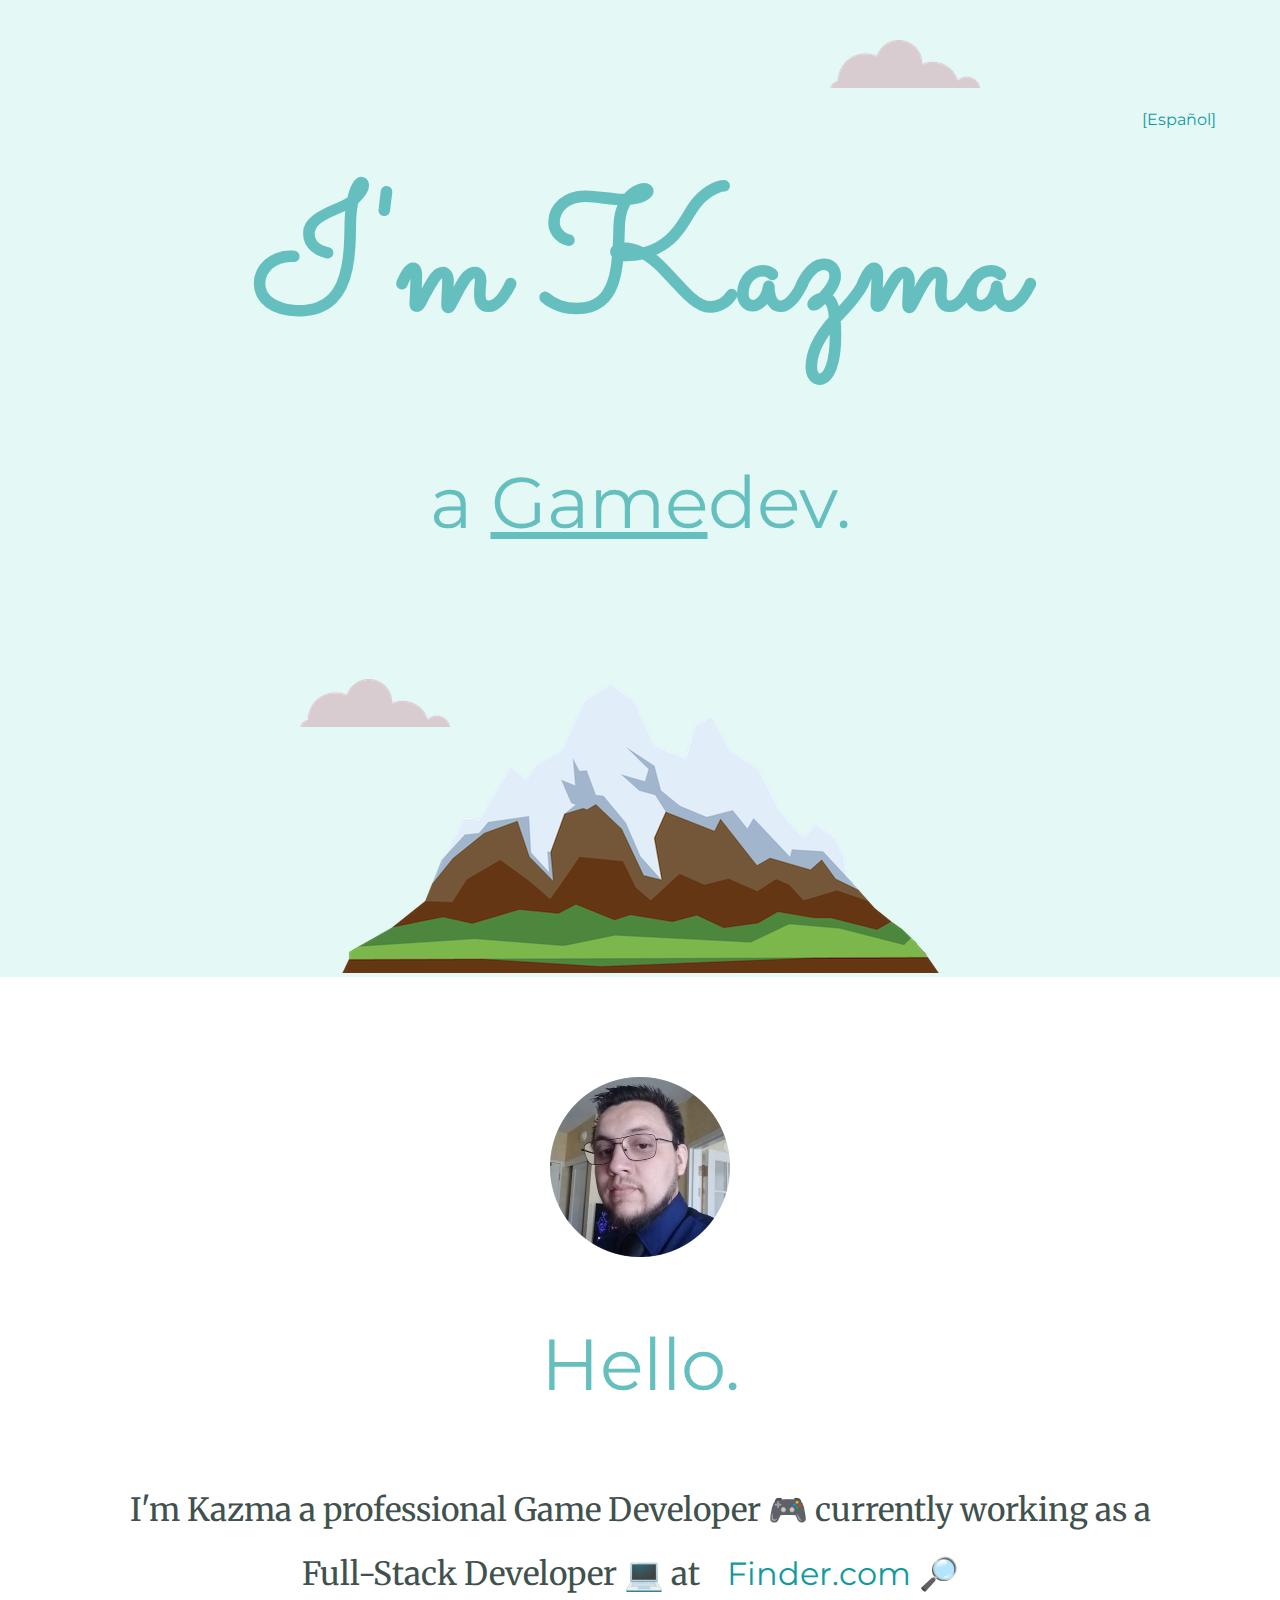
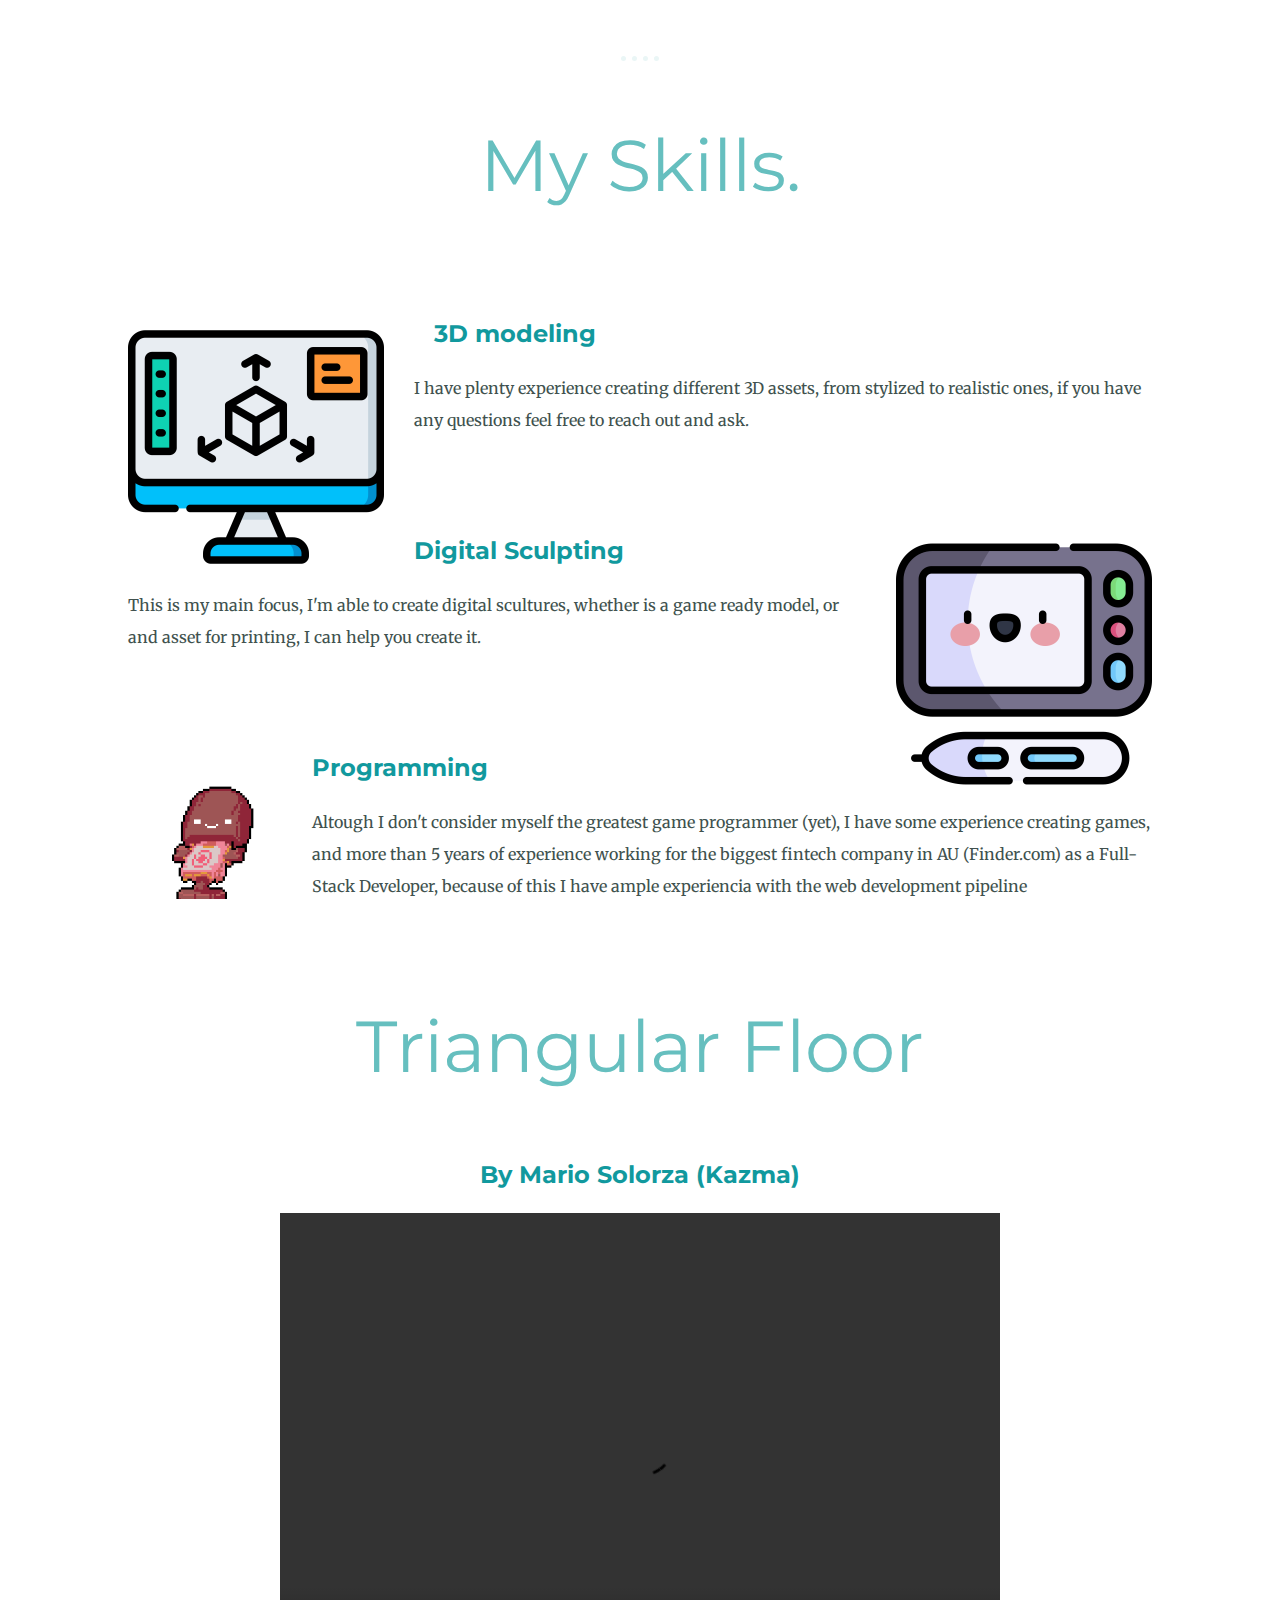
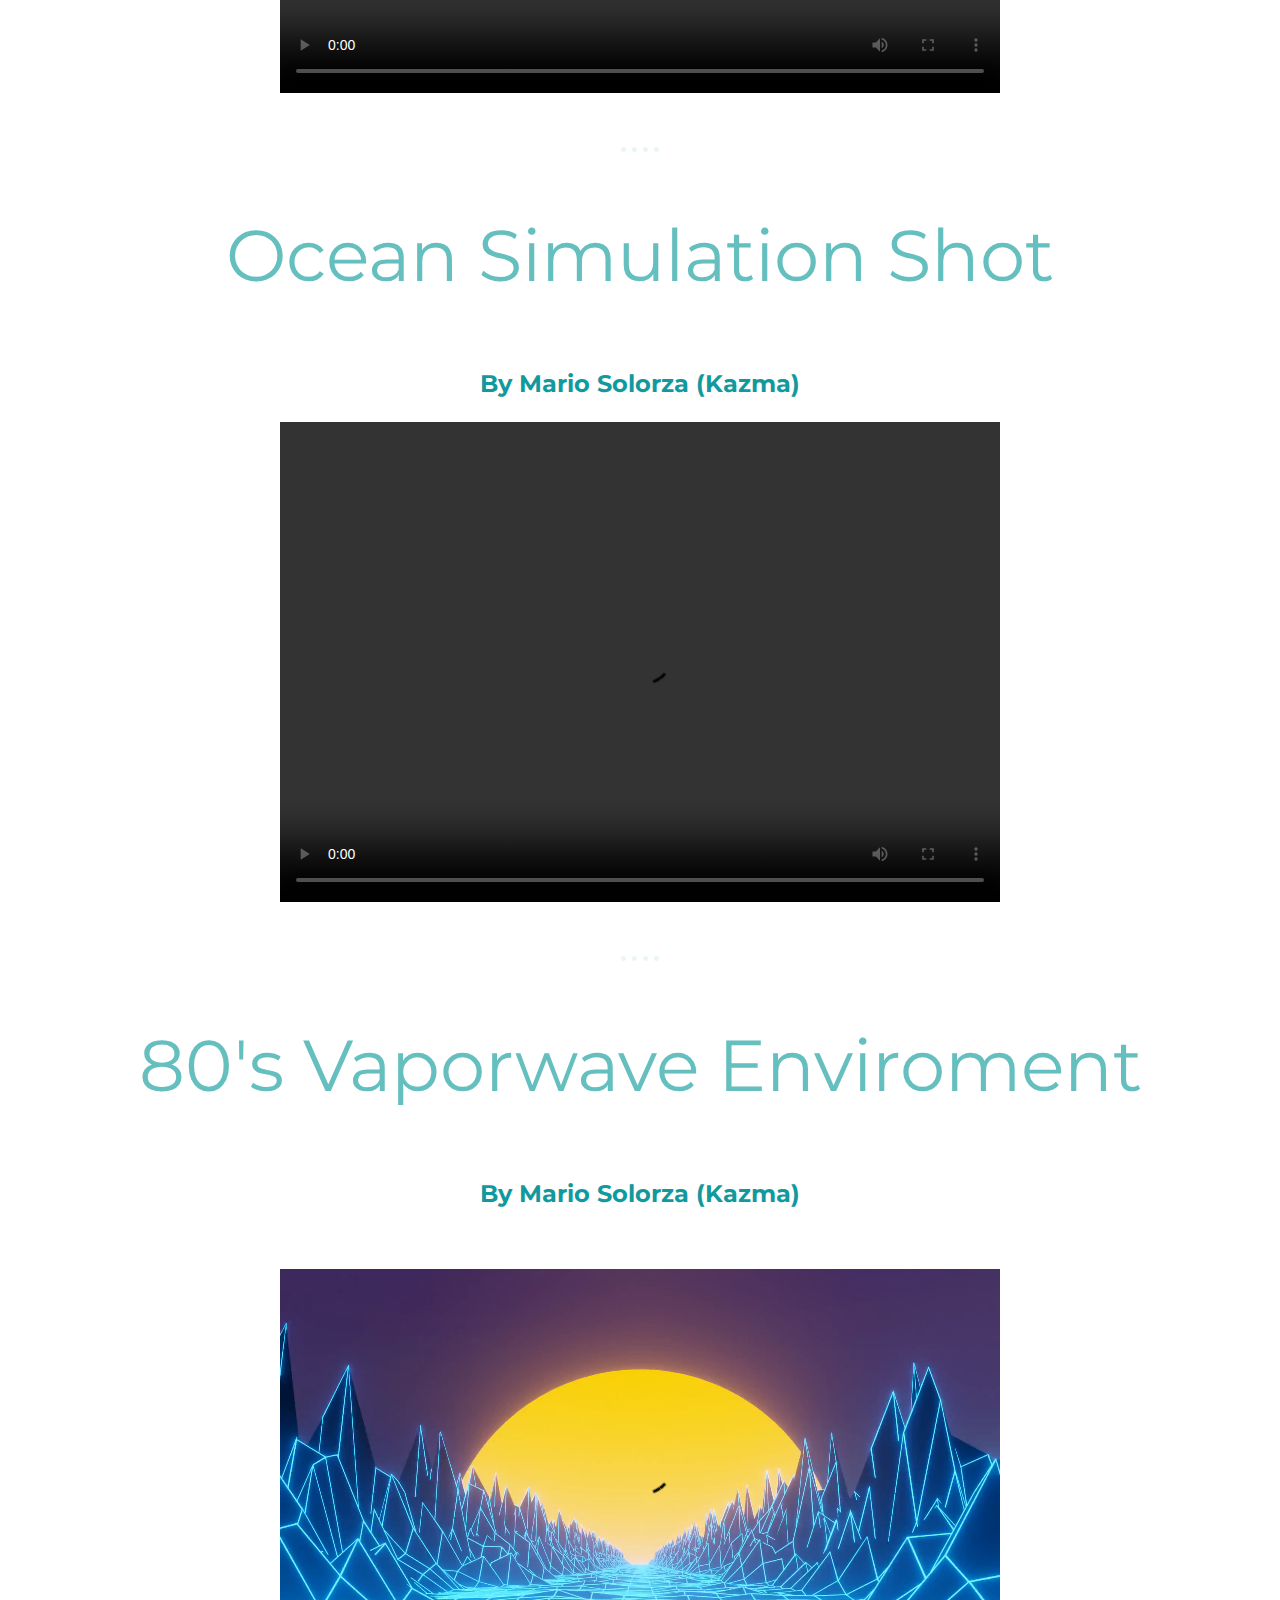
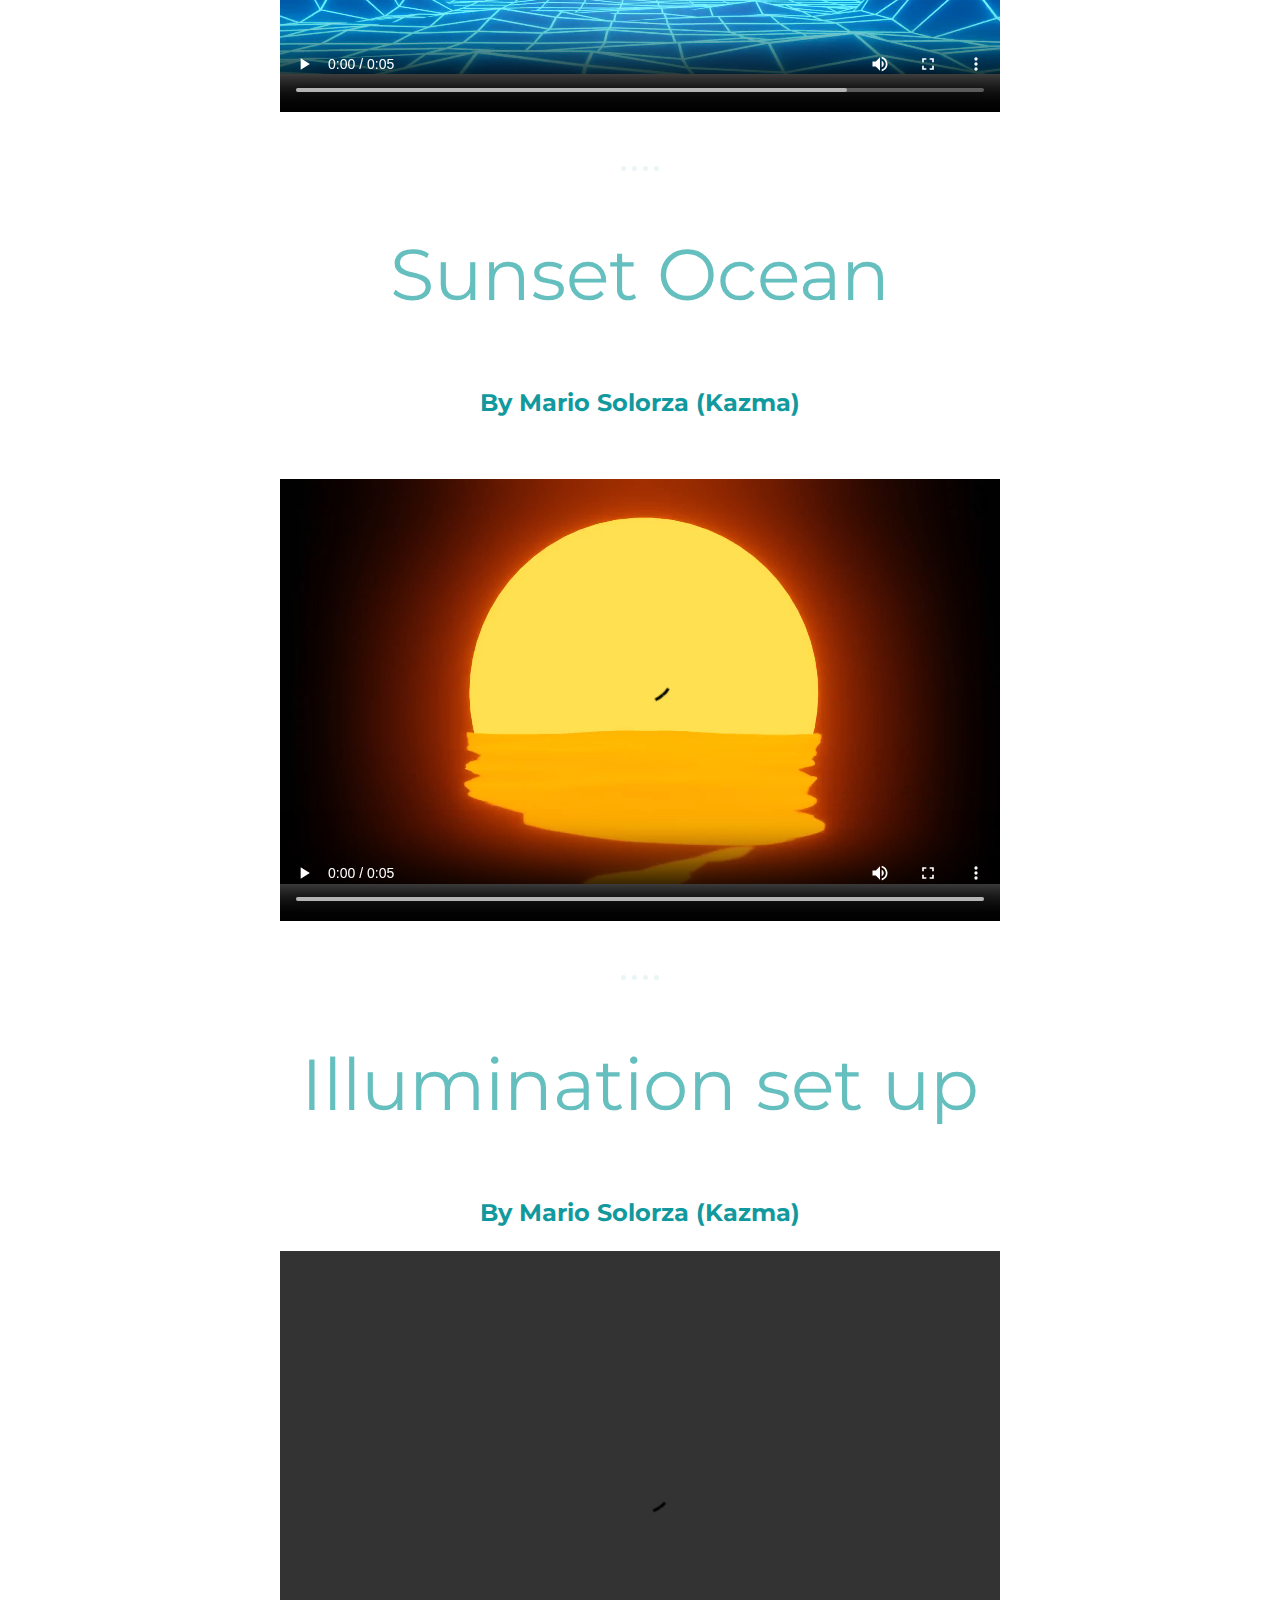
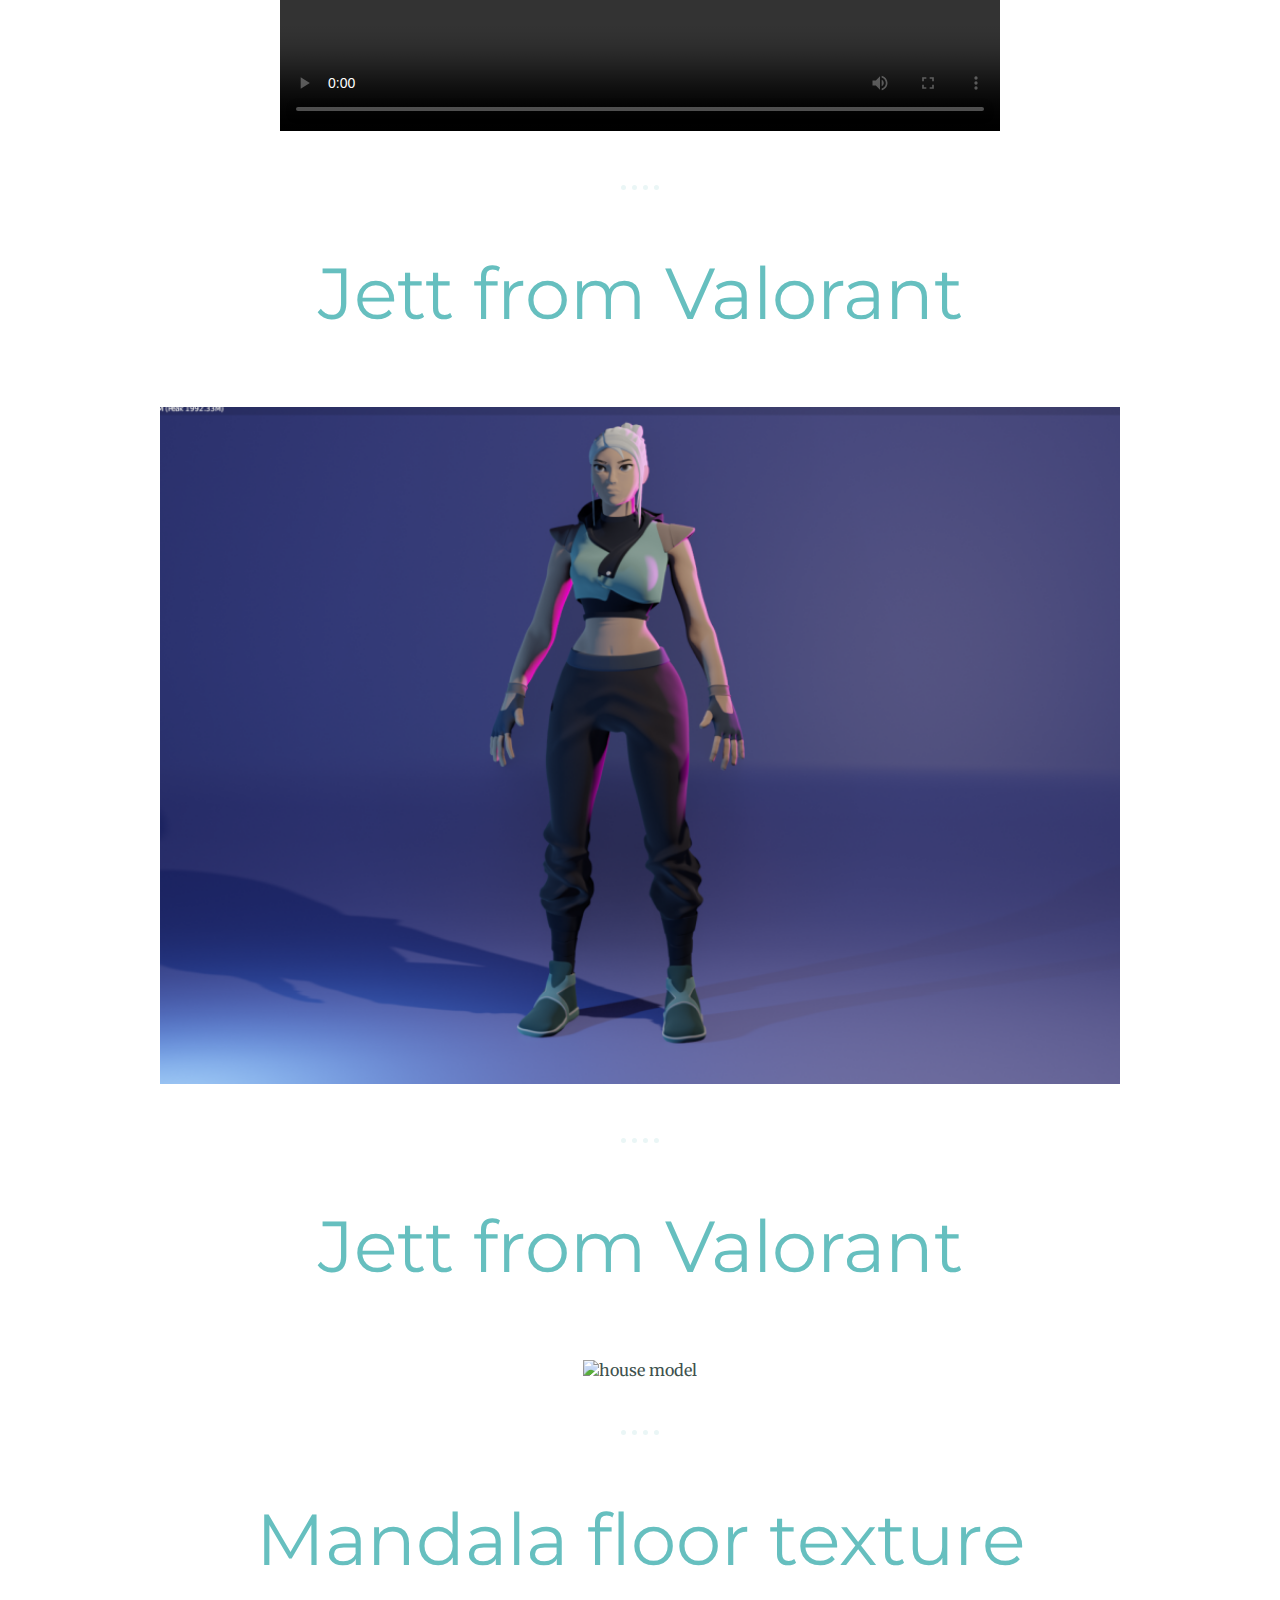
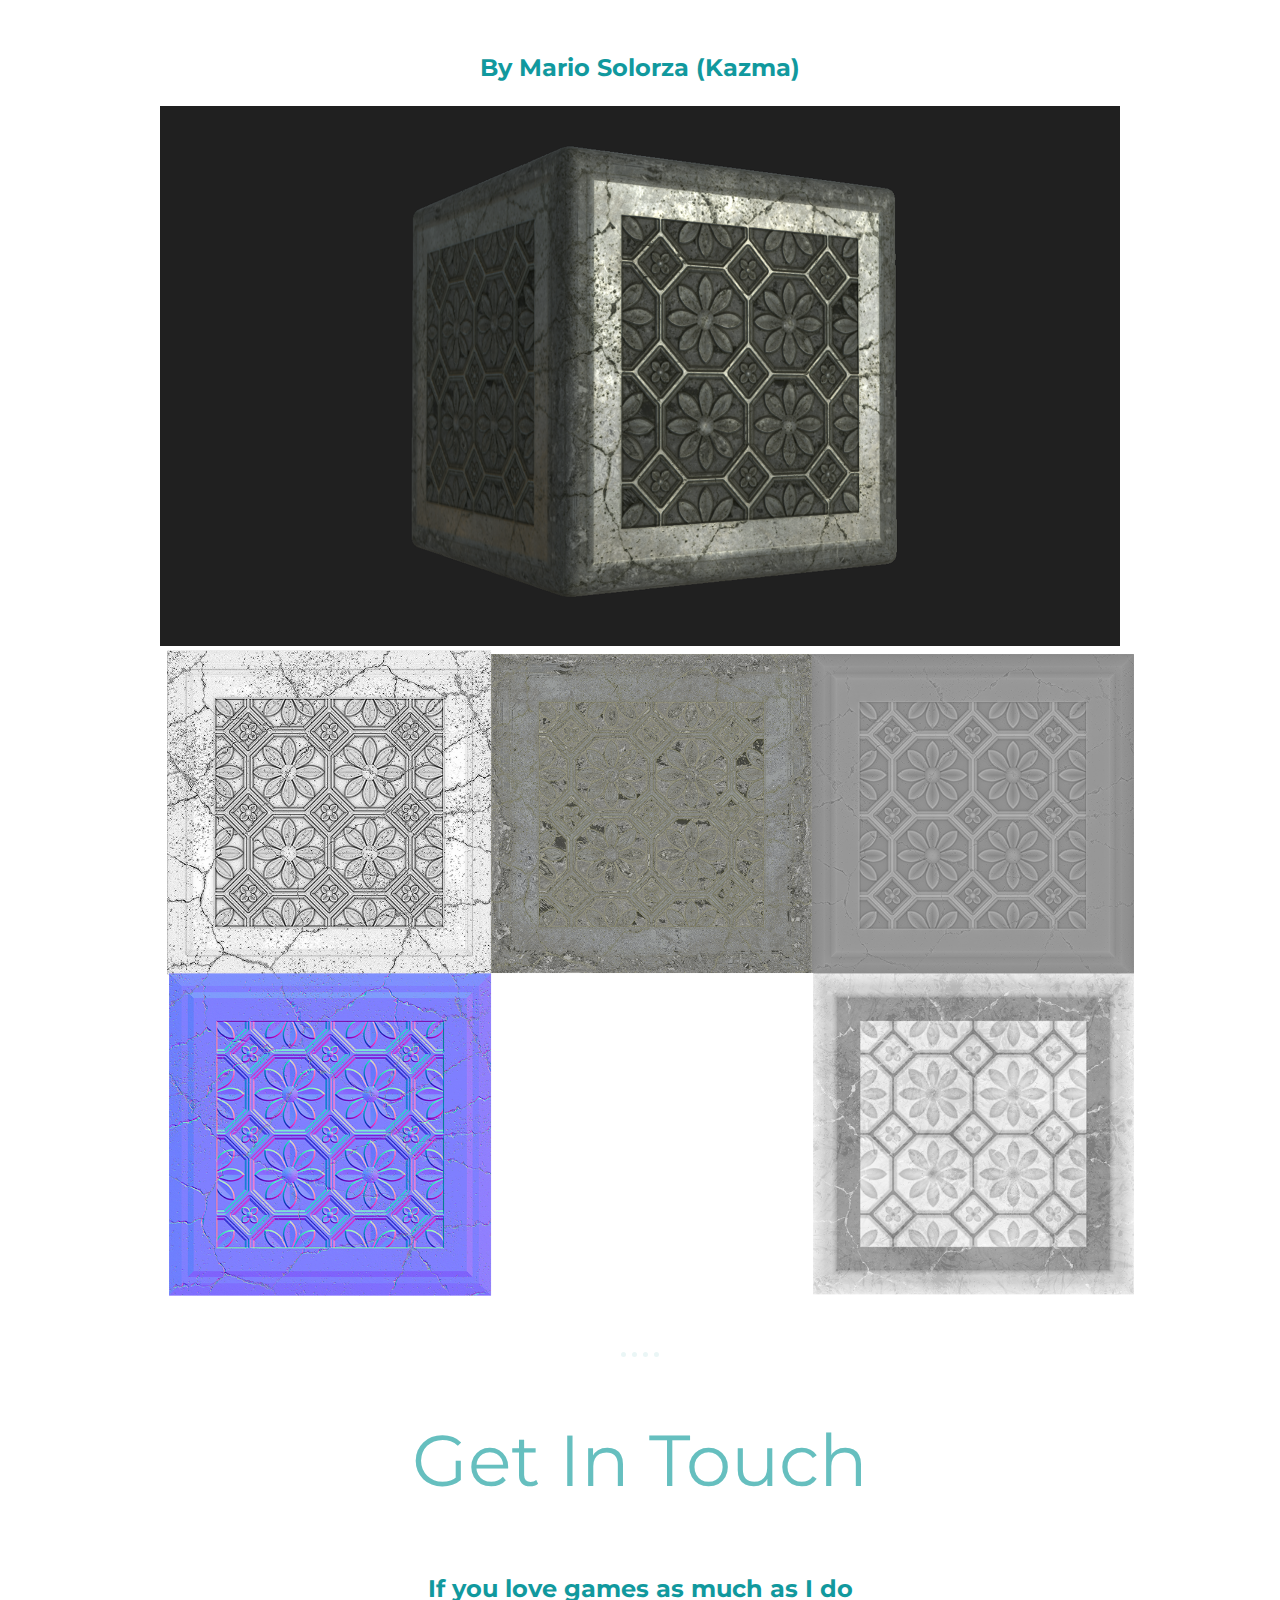
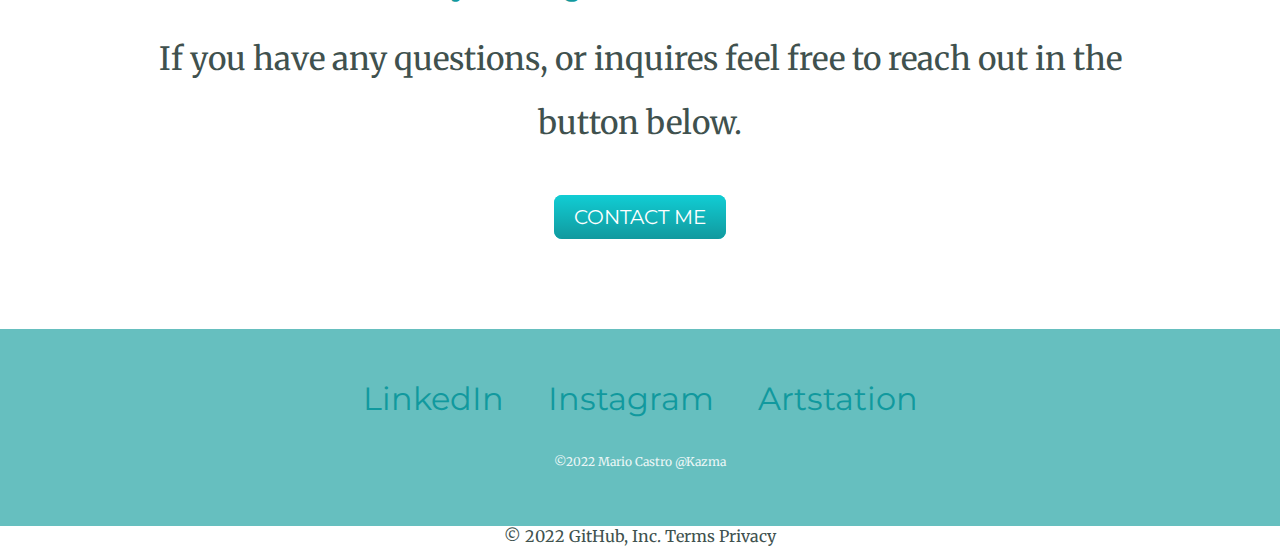
==== commit 79f5d23a: "Update index.html" ====
--- a/index.html
+++ b/index.html
@@ -122,6 +122,12 @@
     </div>
     <hr>
   
+          <h2>Jett from Valorant</h2>
+    <div class="house-3d">
+      <img class="house-concept" src="Images/house.png" alt="house model">
+    </div>
+    <hr>
+  
       <h2>Mandala floor texture</h2>
     <h3>By Mario Solorza (Kazma)</h3>
     <div class="mandala-3d">
--- a/styles.css
+++ b/styles.css
@@ -398,5 +398,8 @@
 width: 90% ;
  }
 
-
-}
+  .footer-link{
+  font-size: 2em;
+  }
+
+}
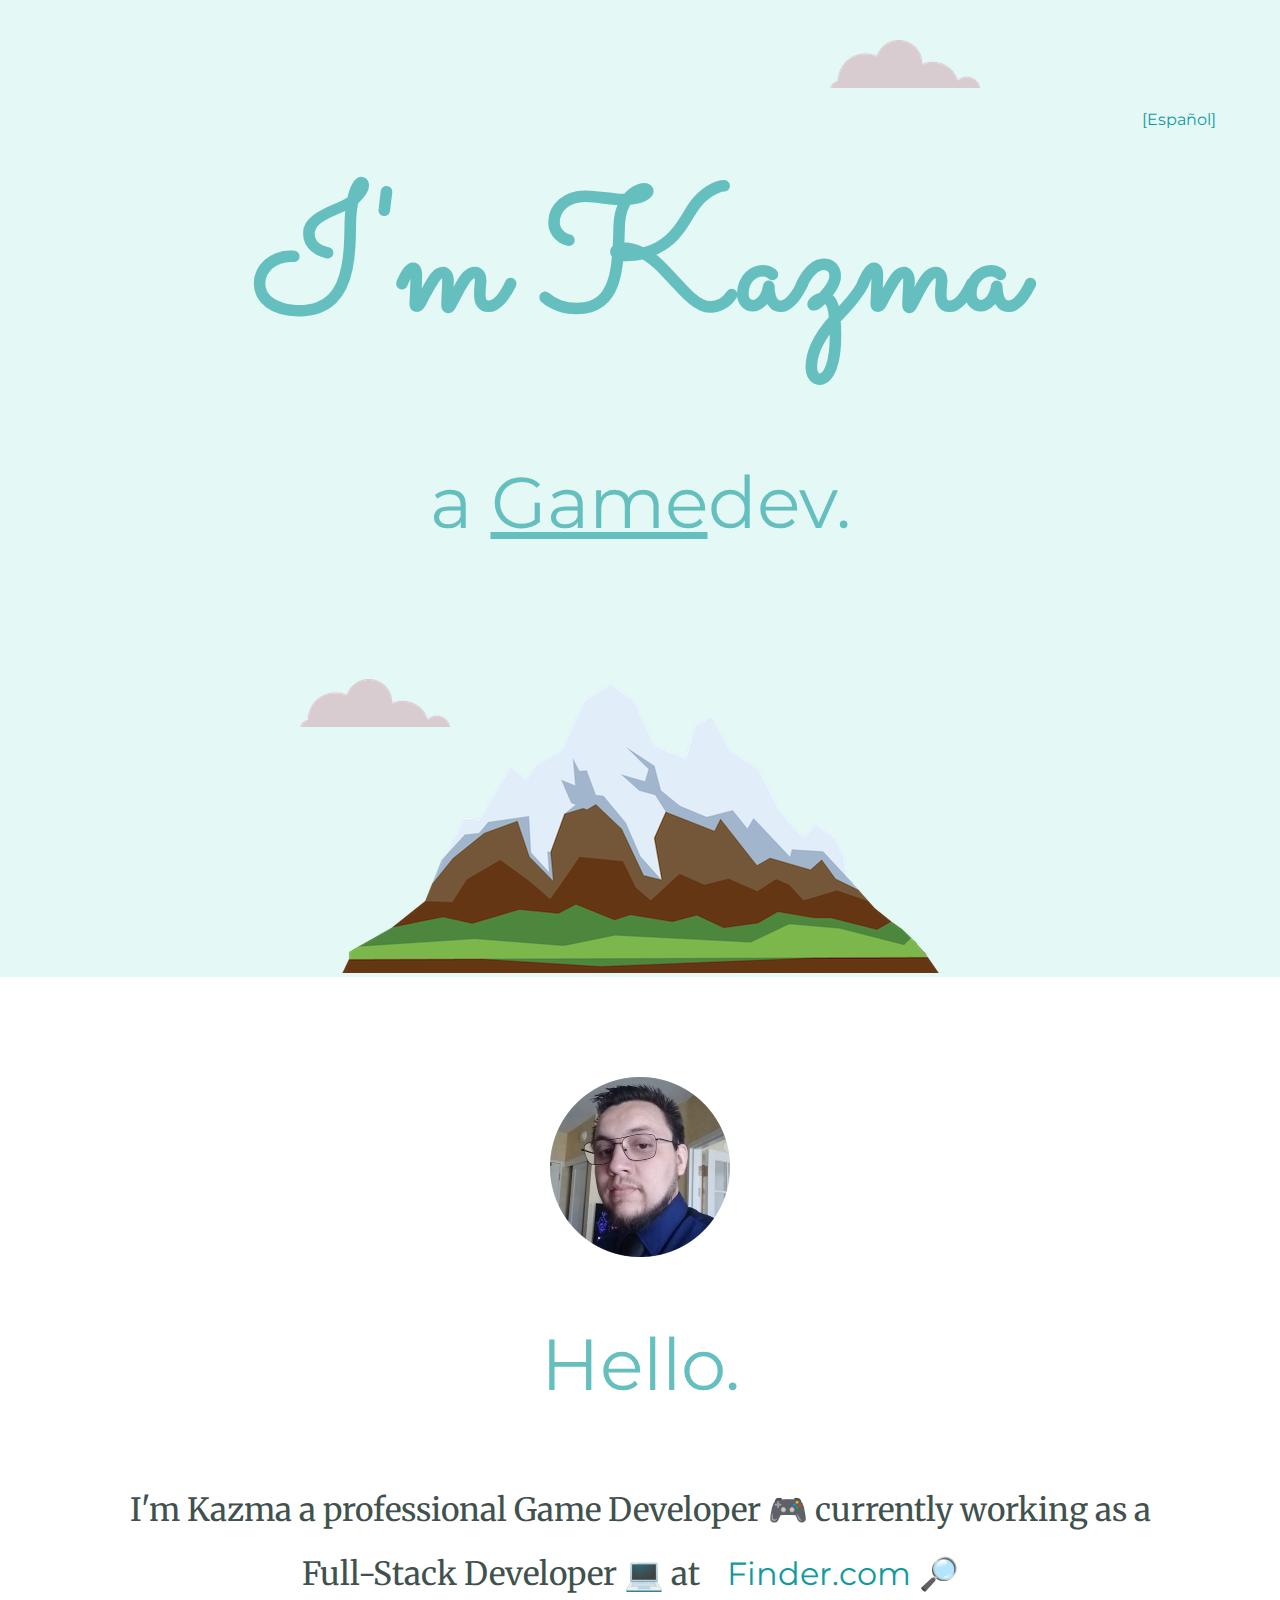
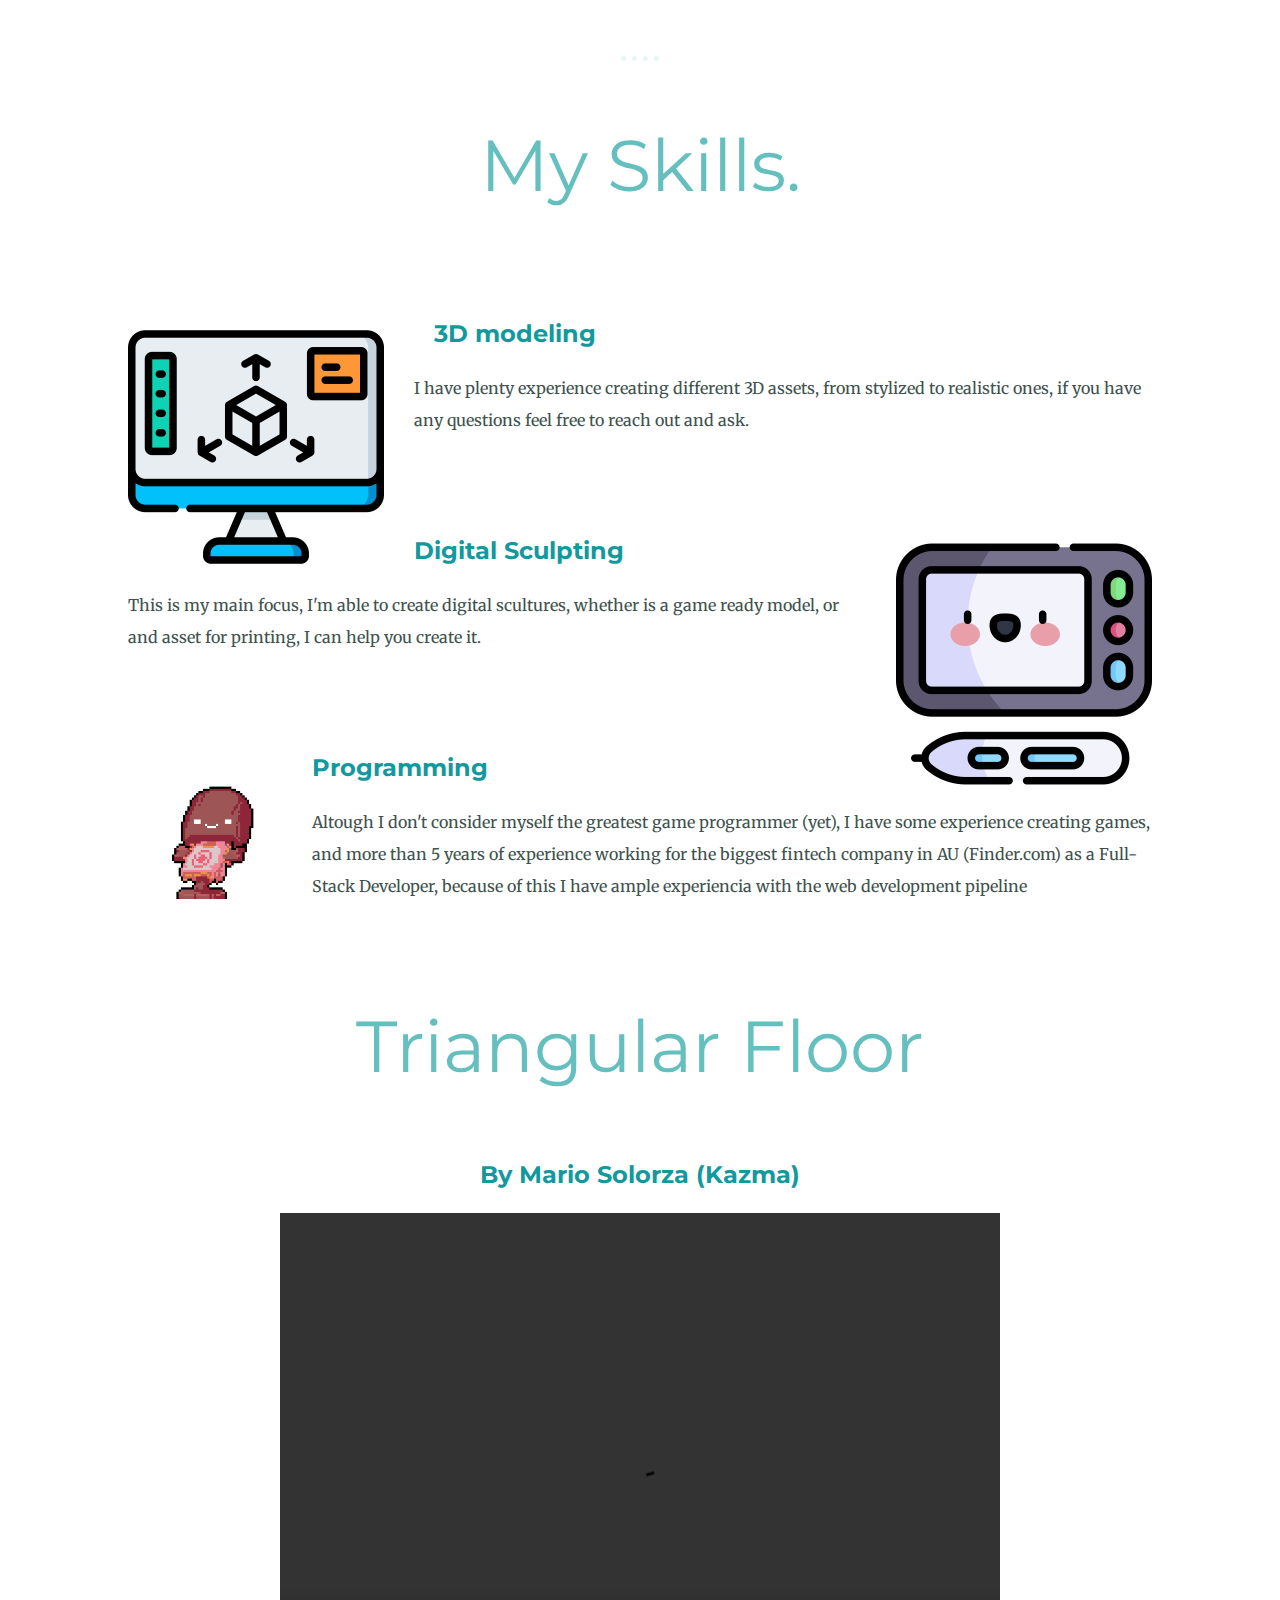
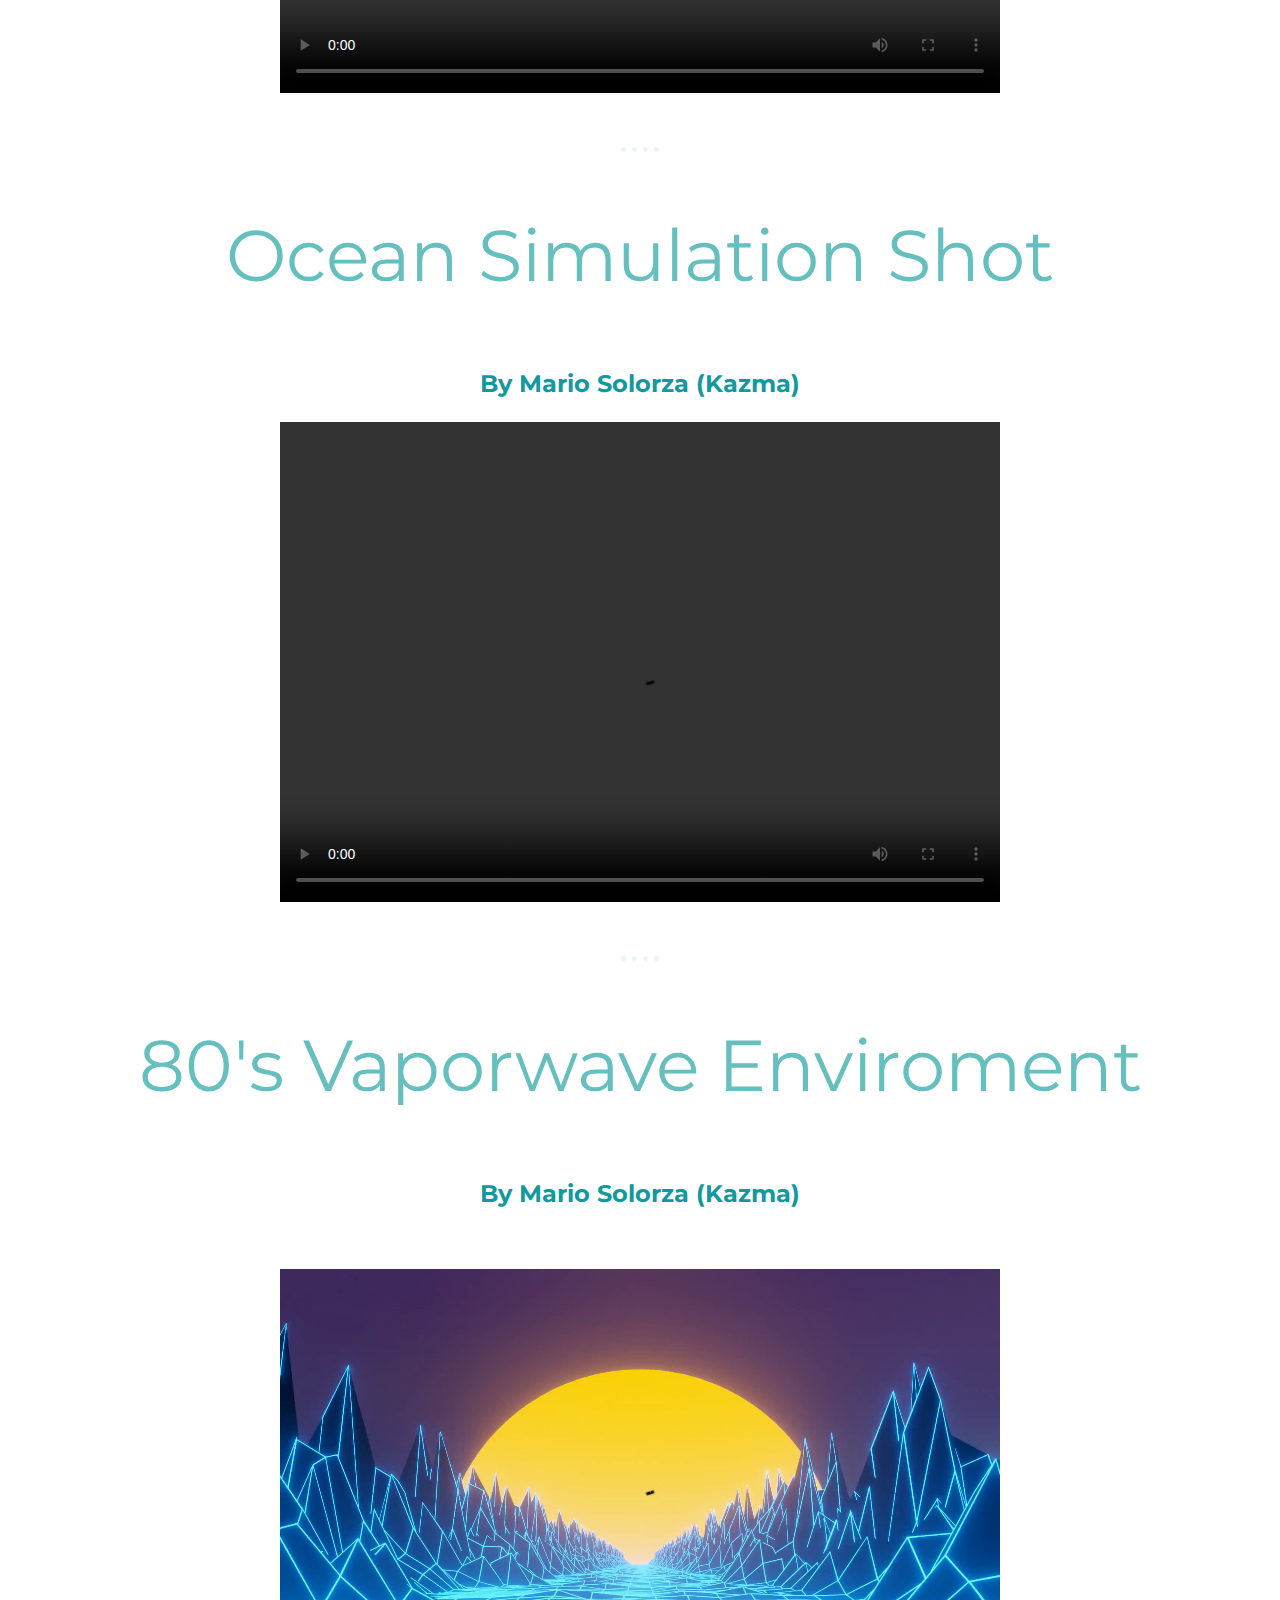
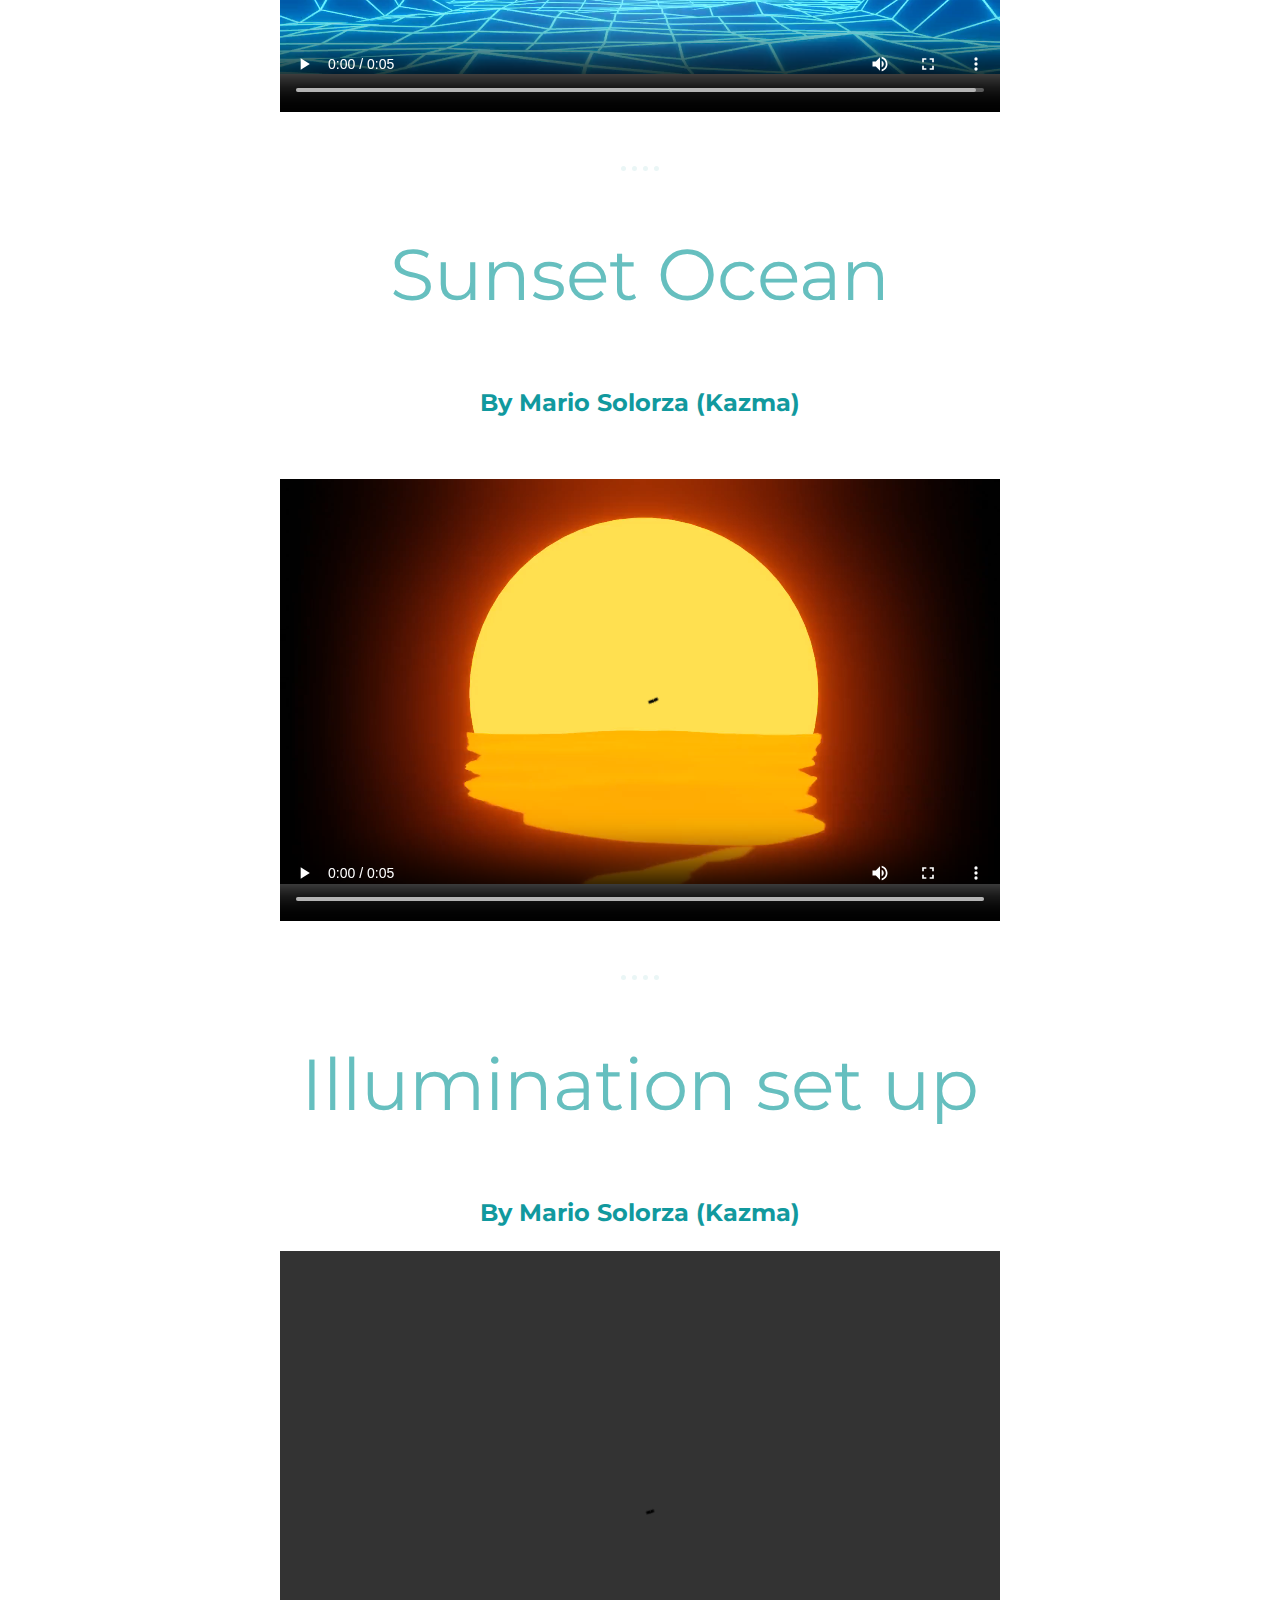
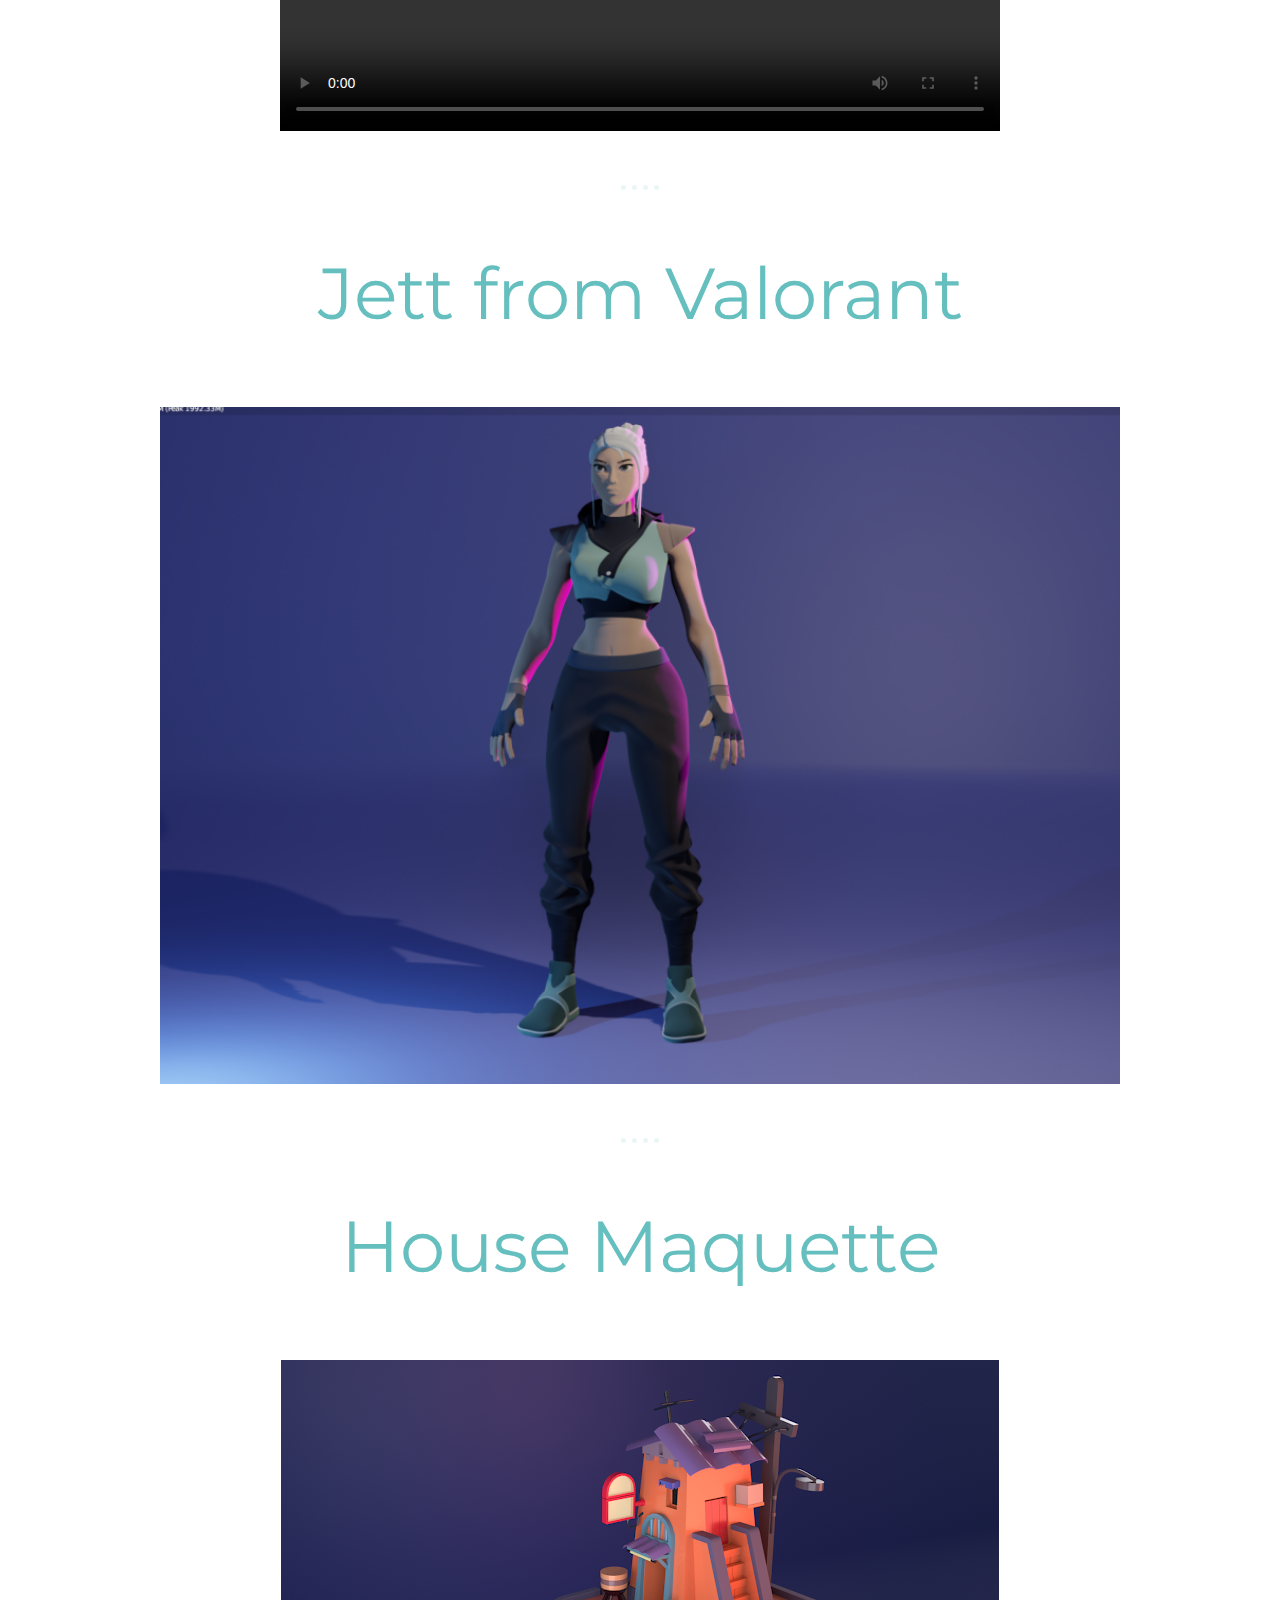
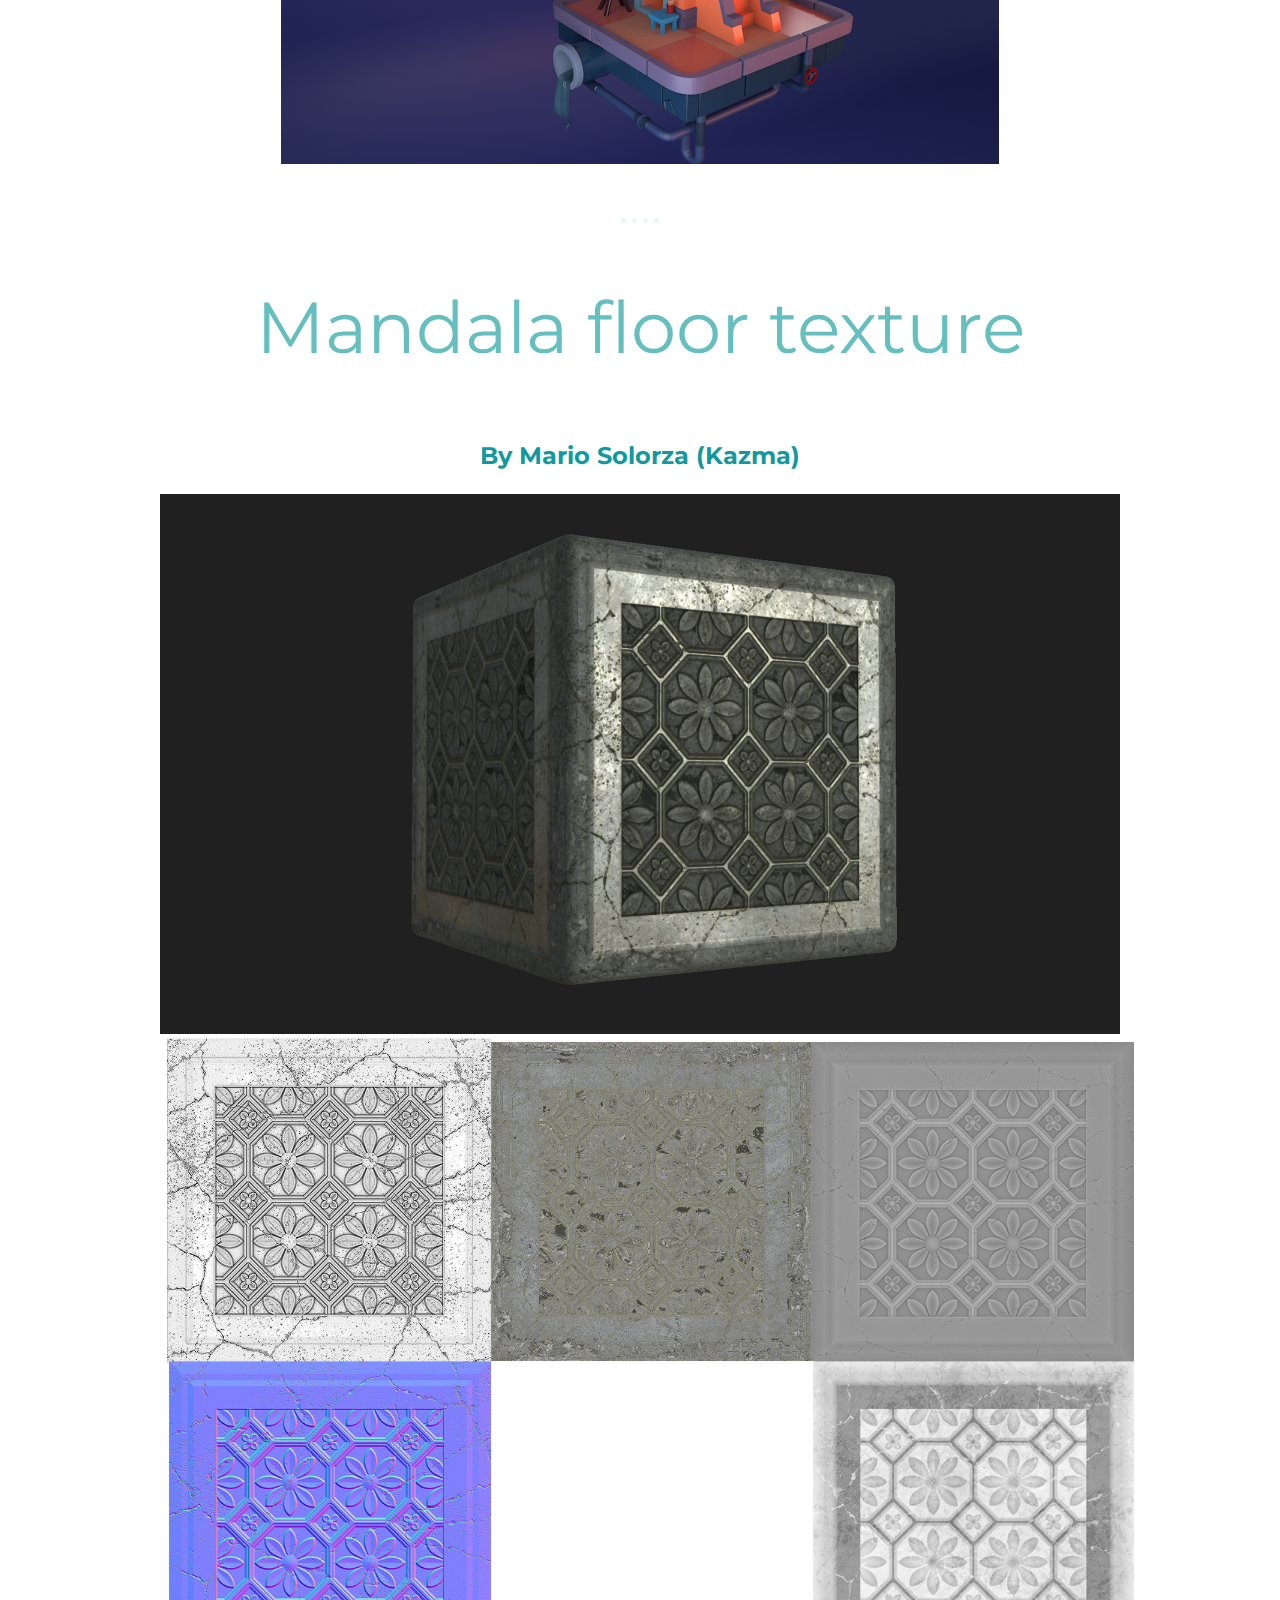
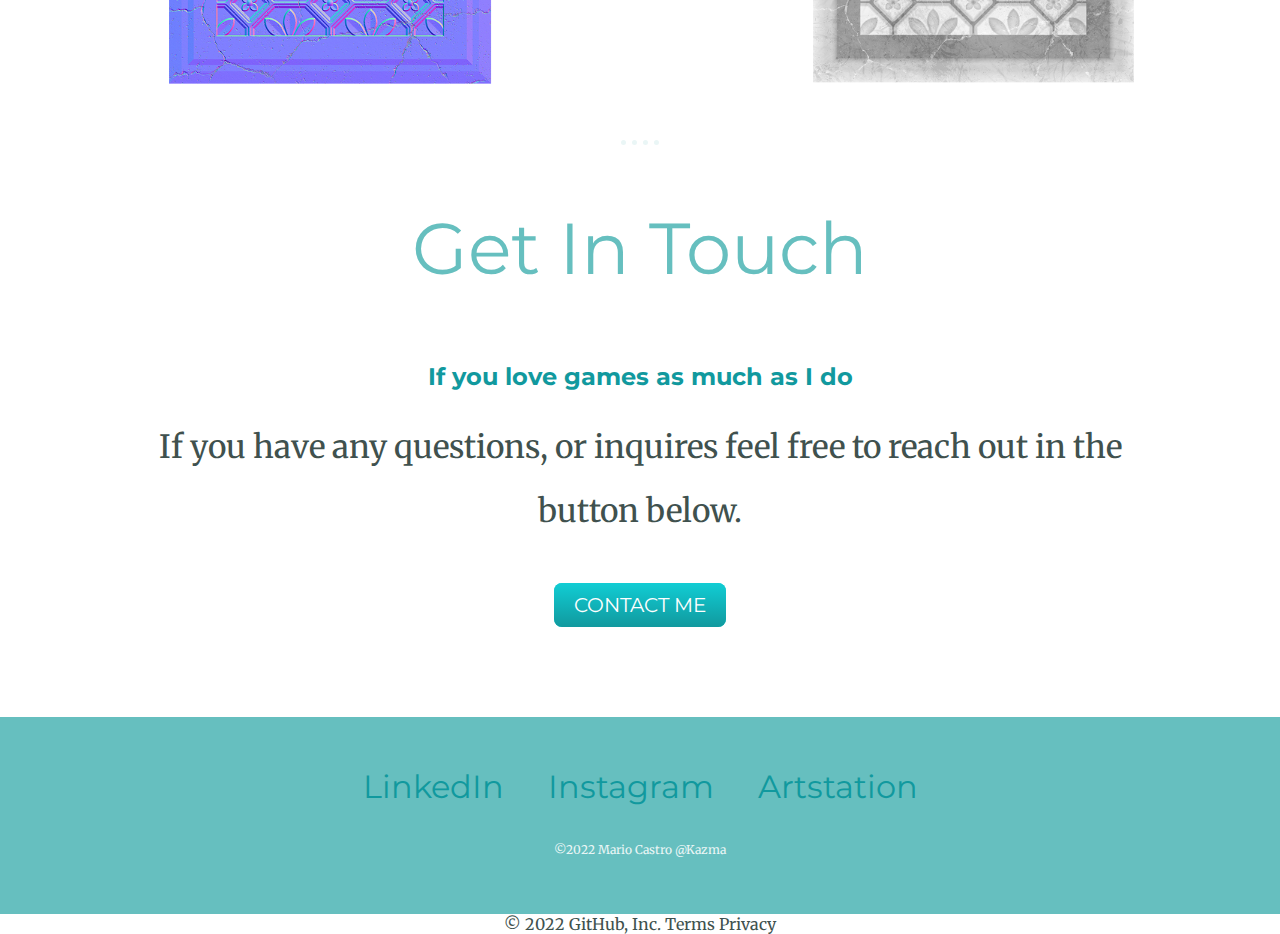
==== commit 5c604577: "Update index.html" ====
--- a/index.html
+++ b/index.html
@@ -122,7 +122,7 @@
     </div>
     <hr>
   
-          <h2>Jett from Valorant</h2>
+          <h2>House Maquette</h2>
     <div class="house-3d">
       <img class="house-concept" src="Images/house.png" alt="house model">
     </div>
